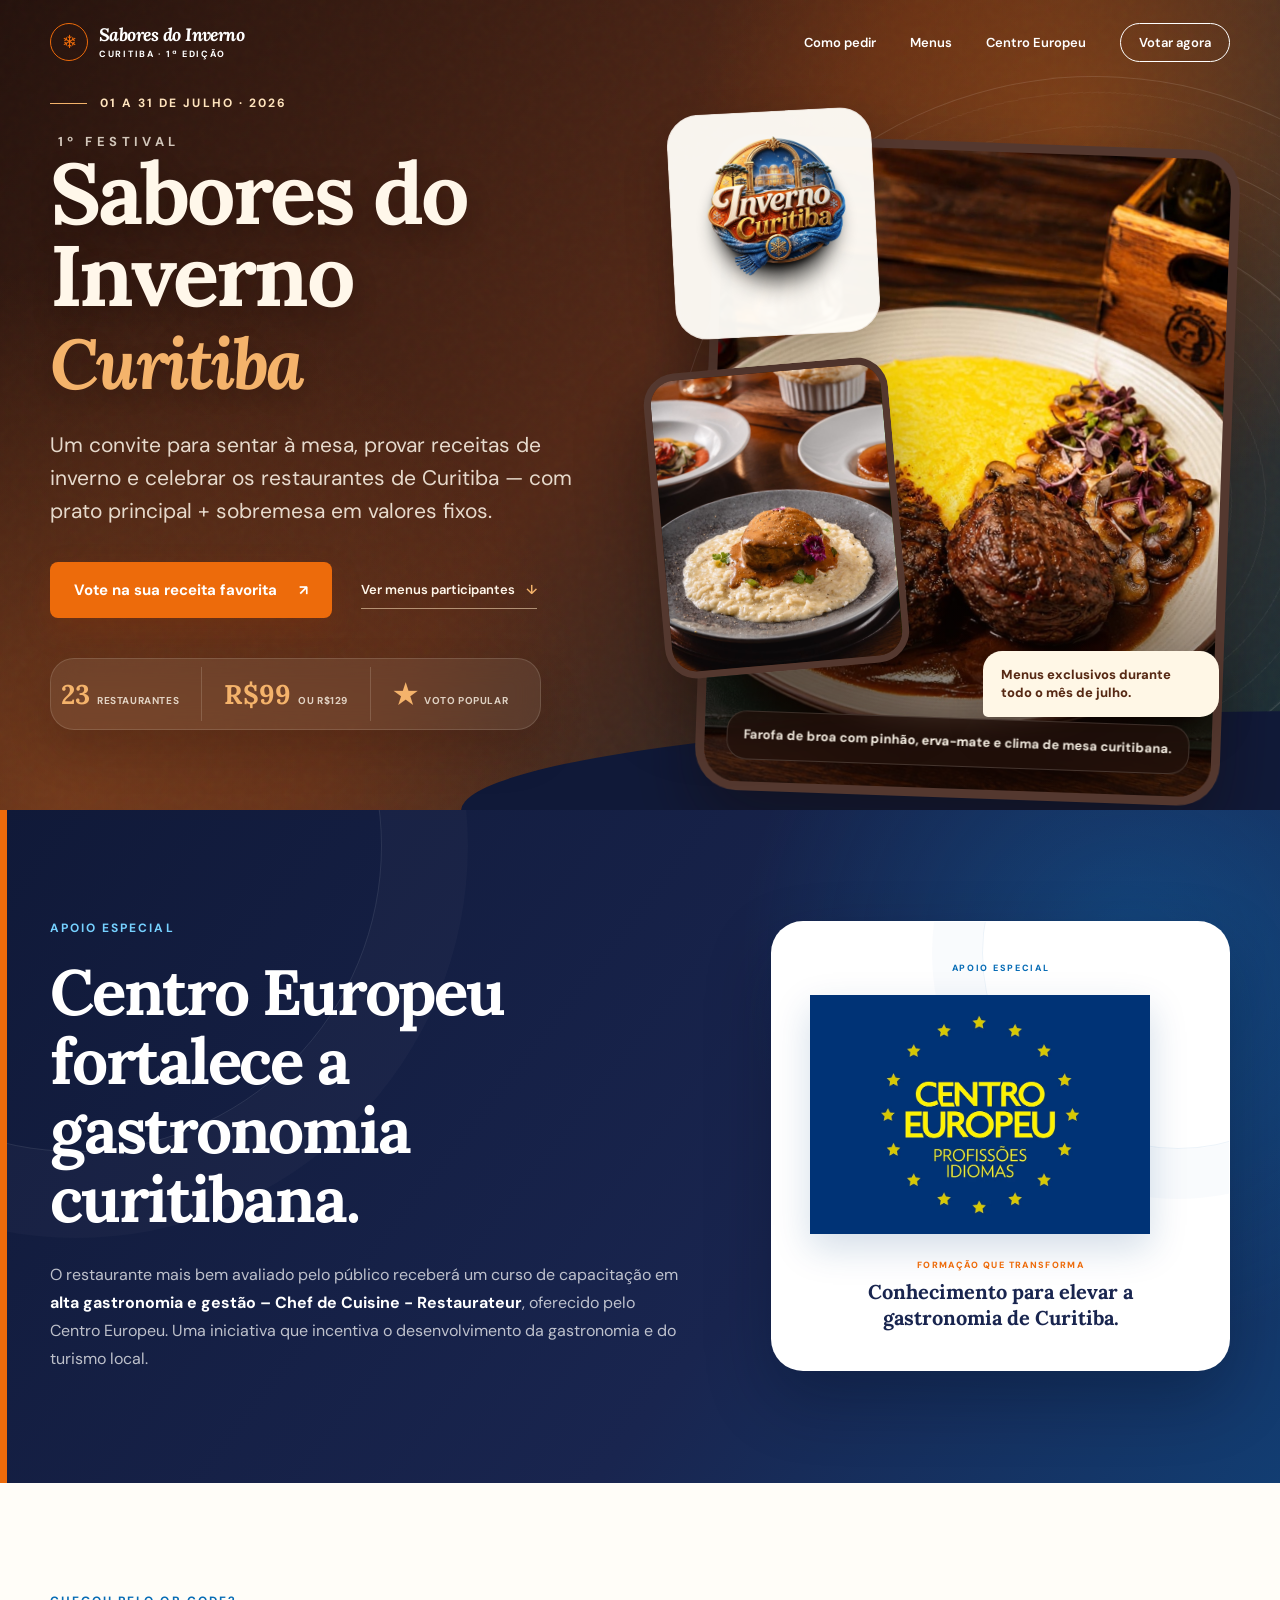
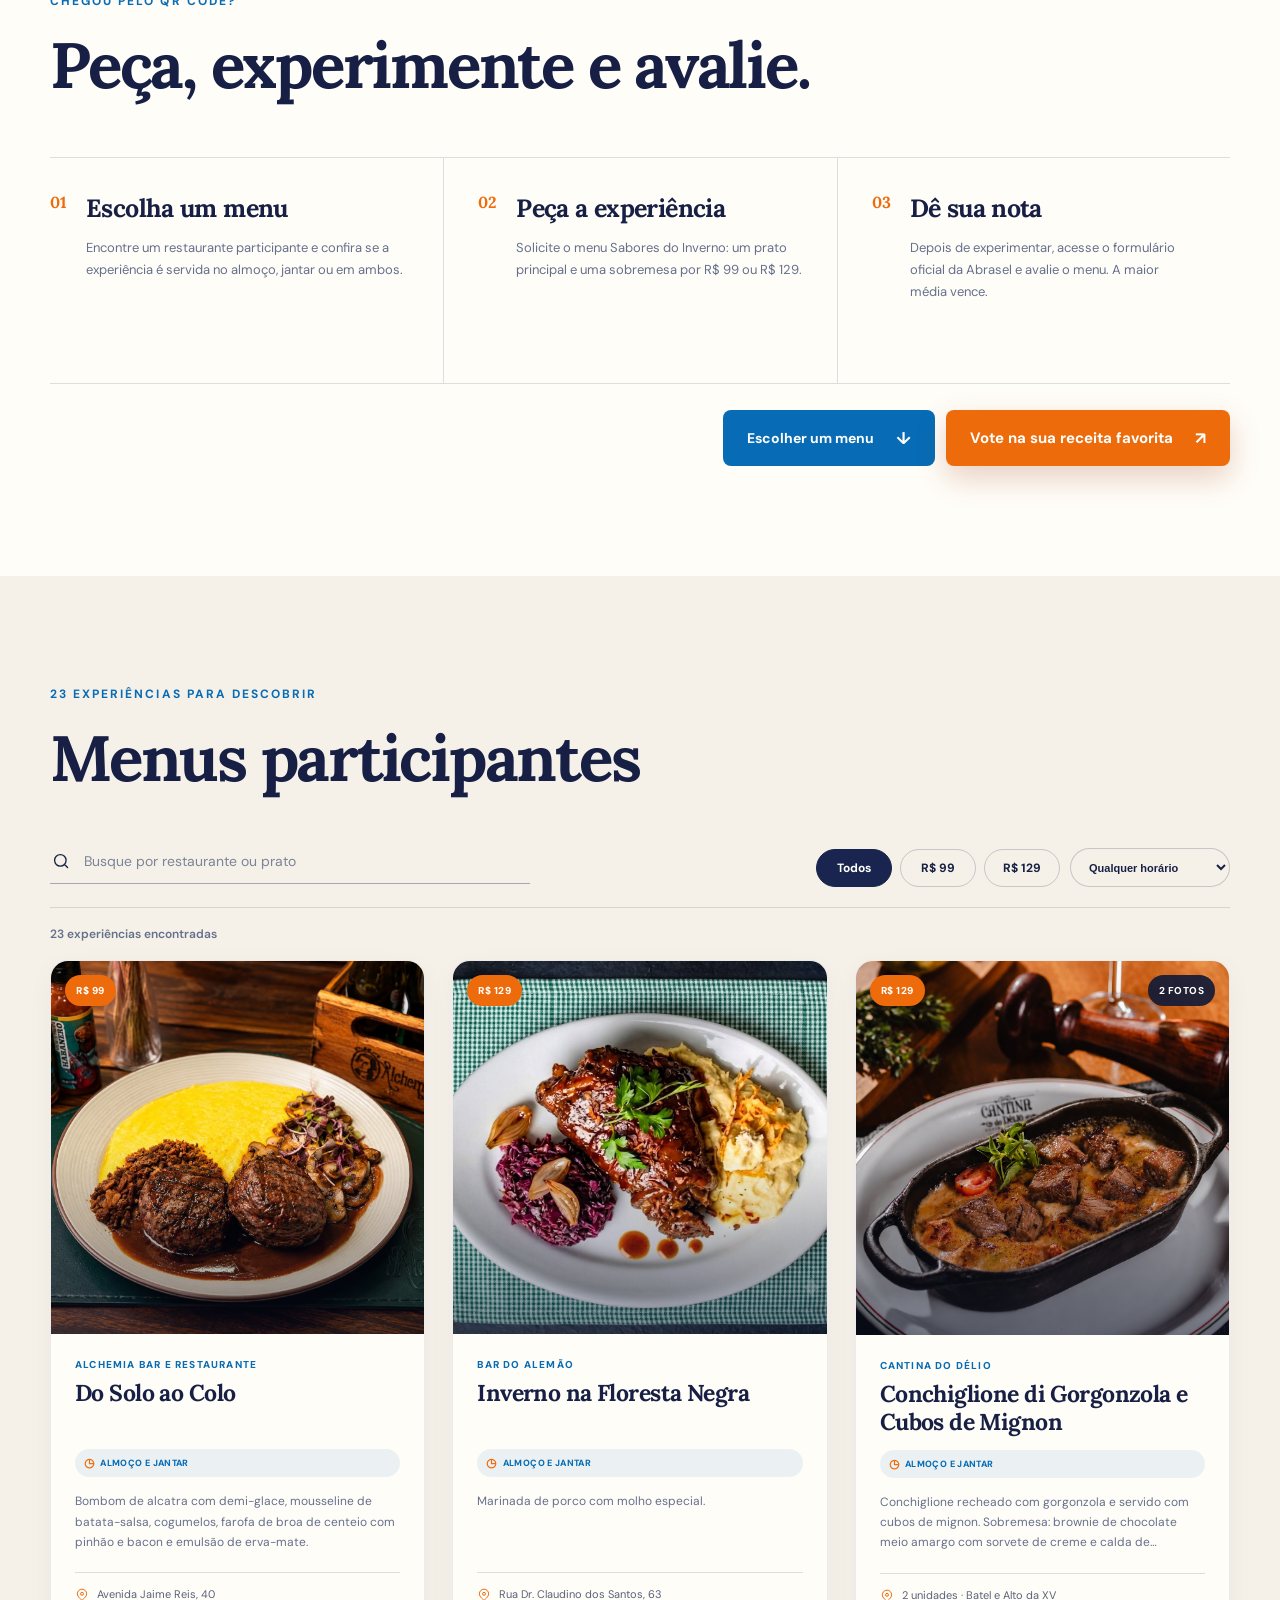
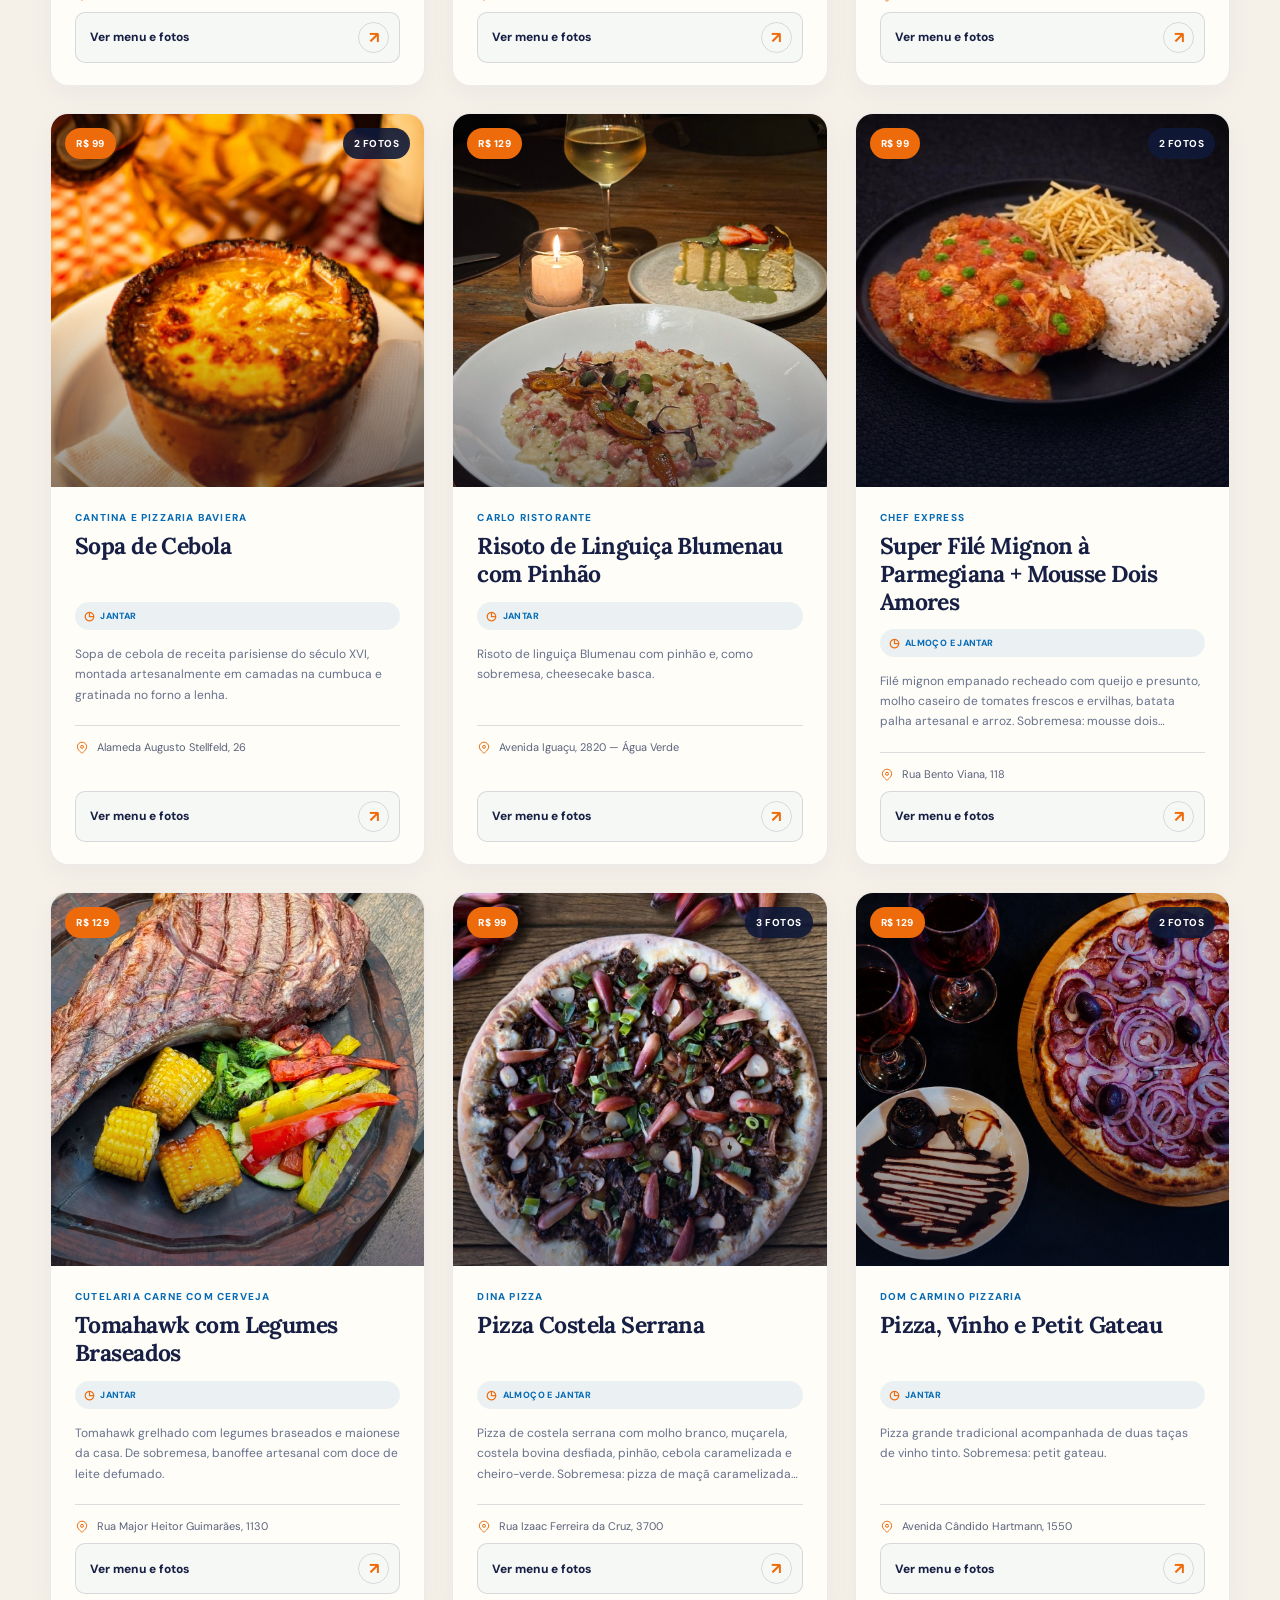
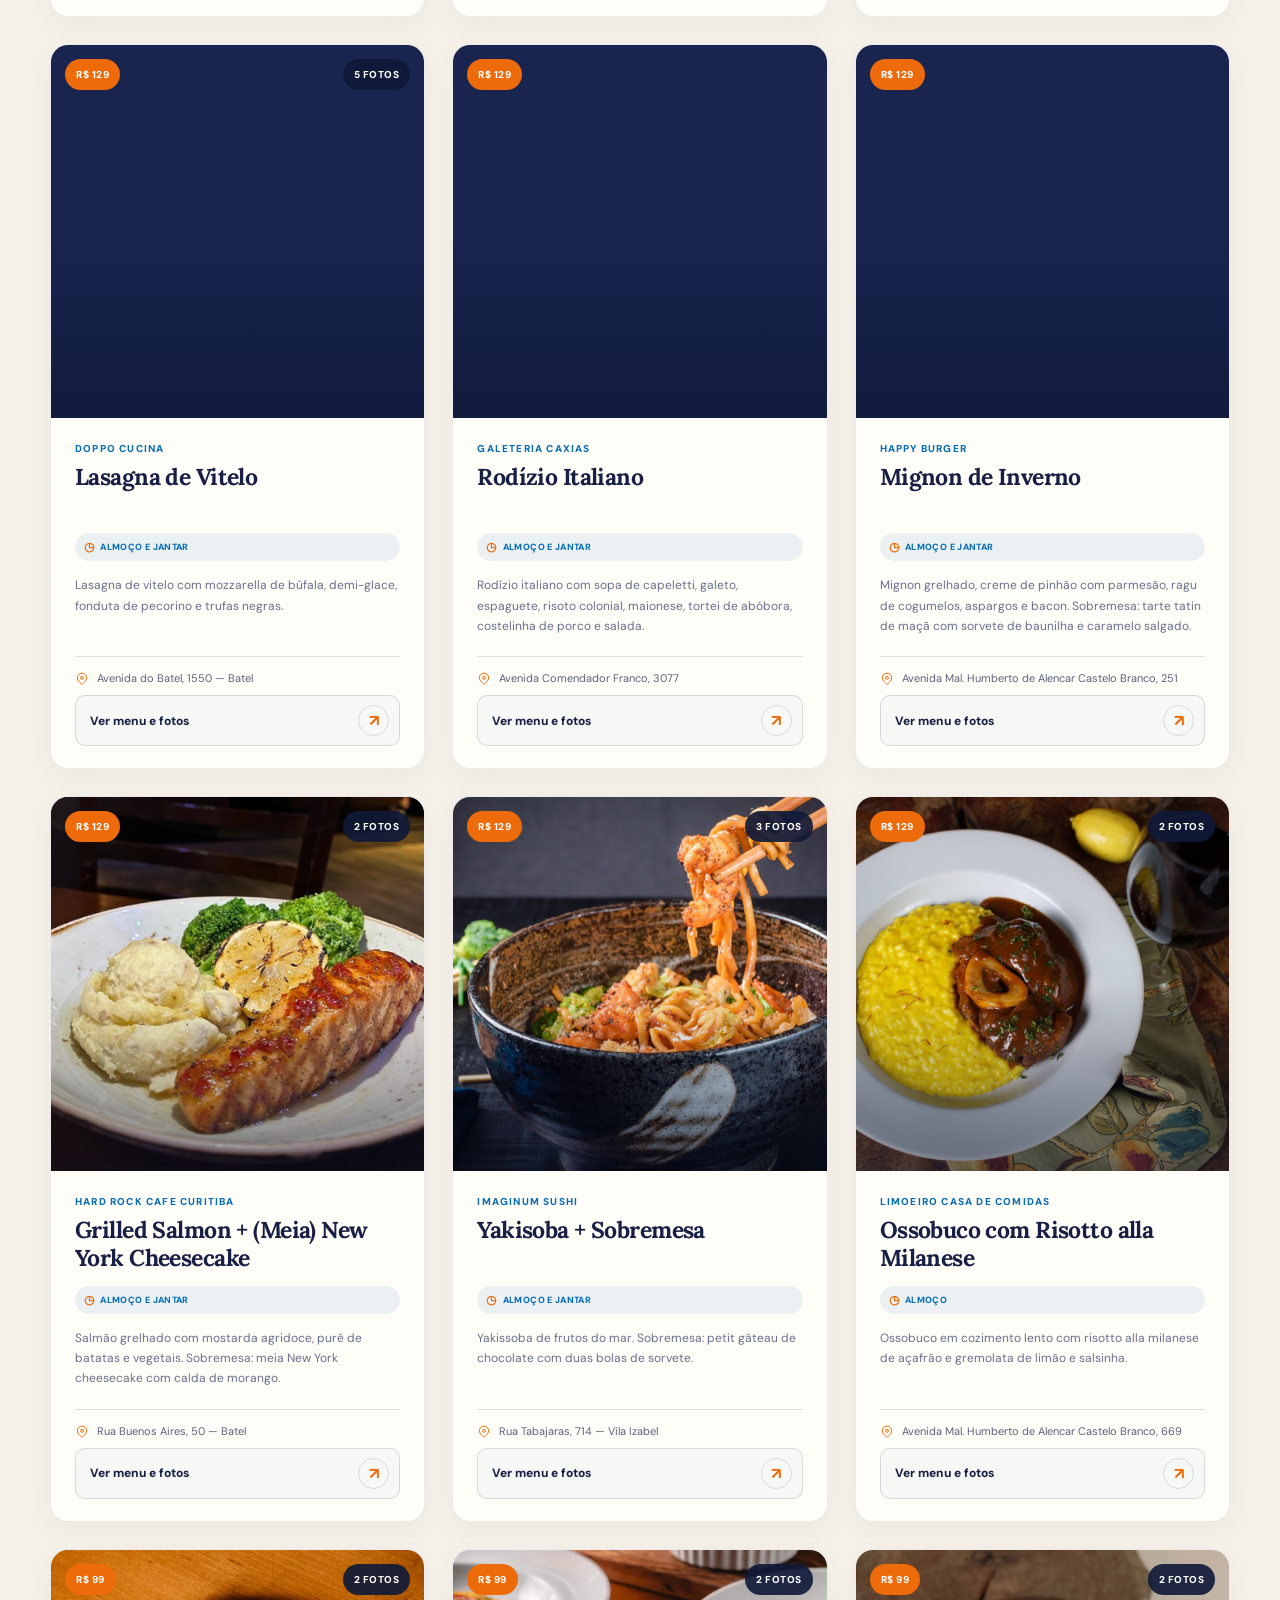
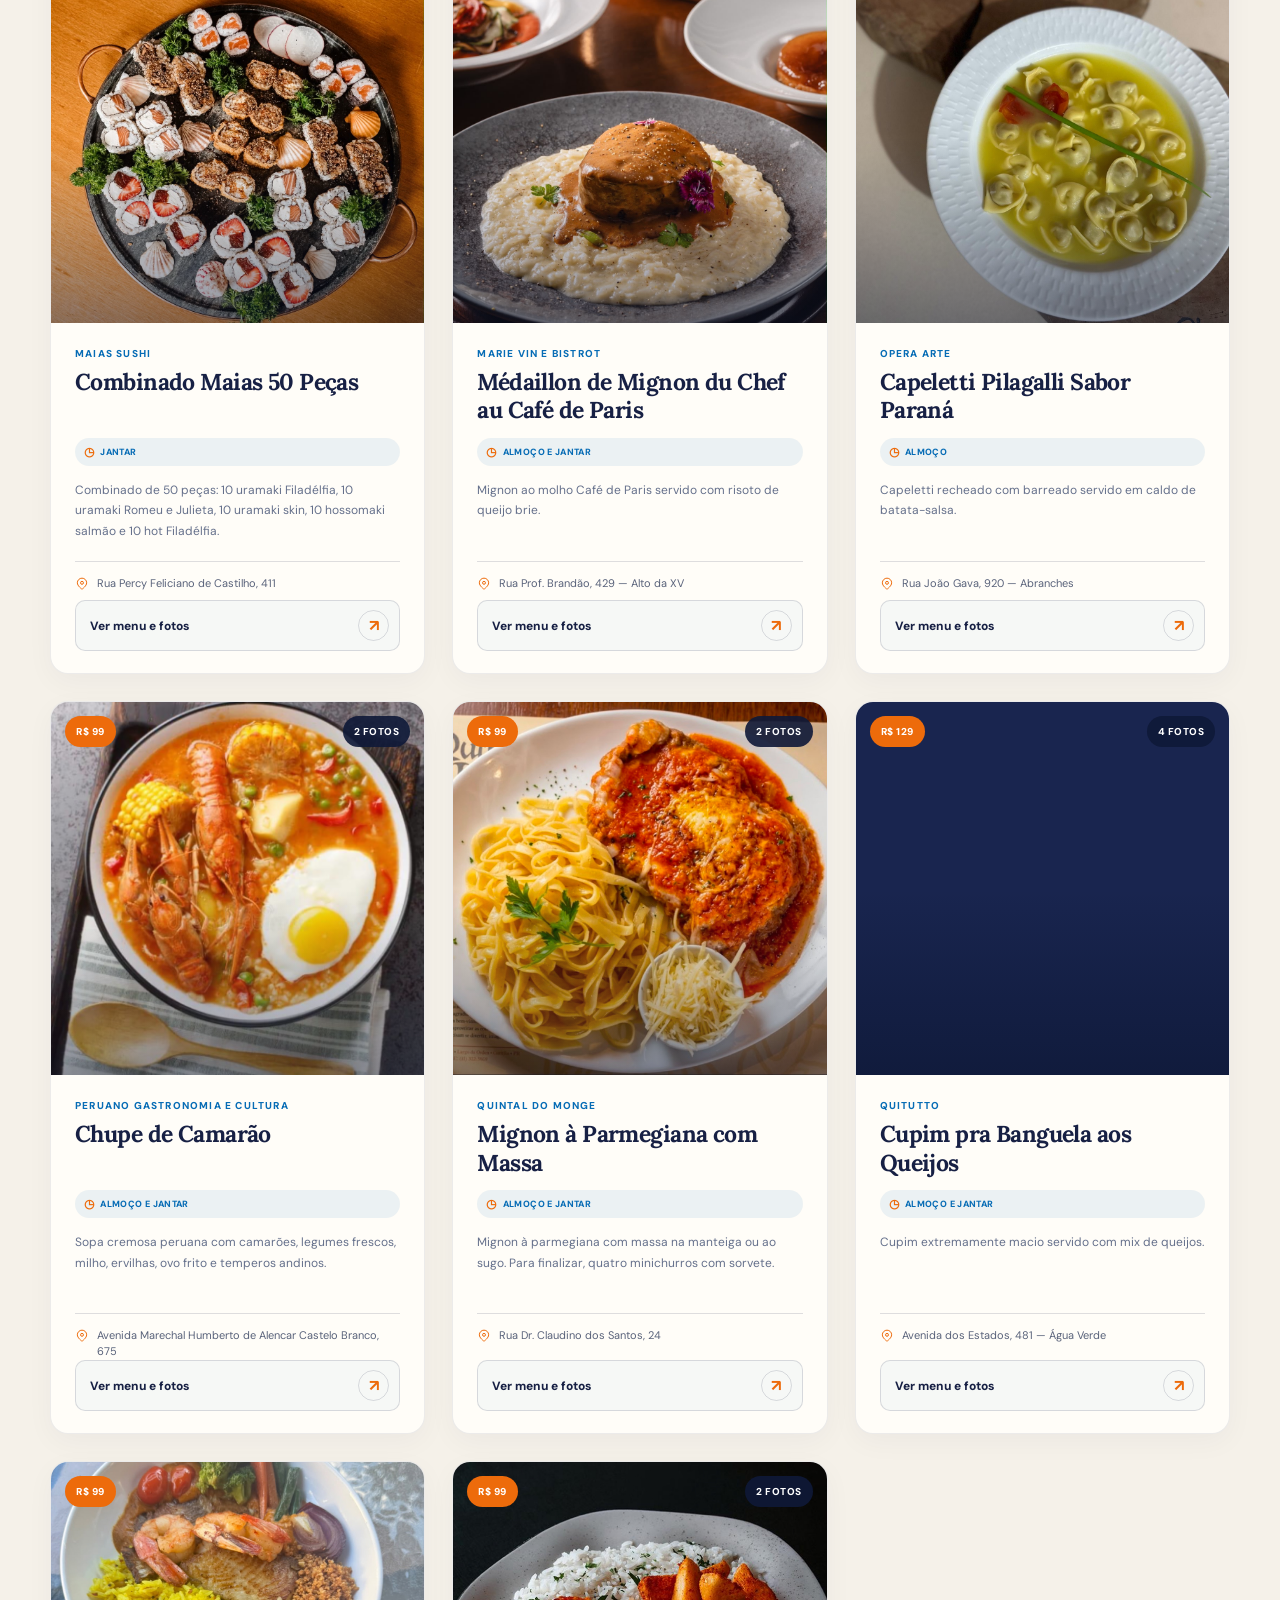
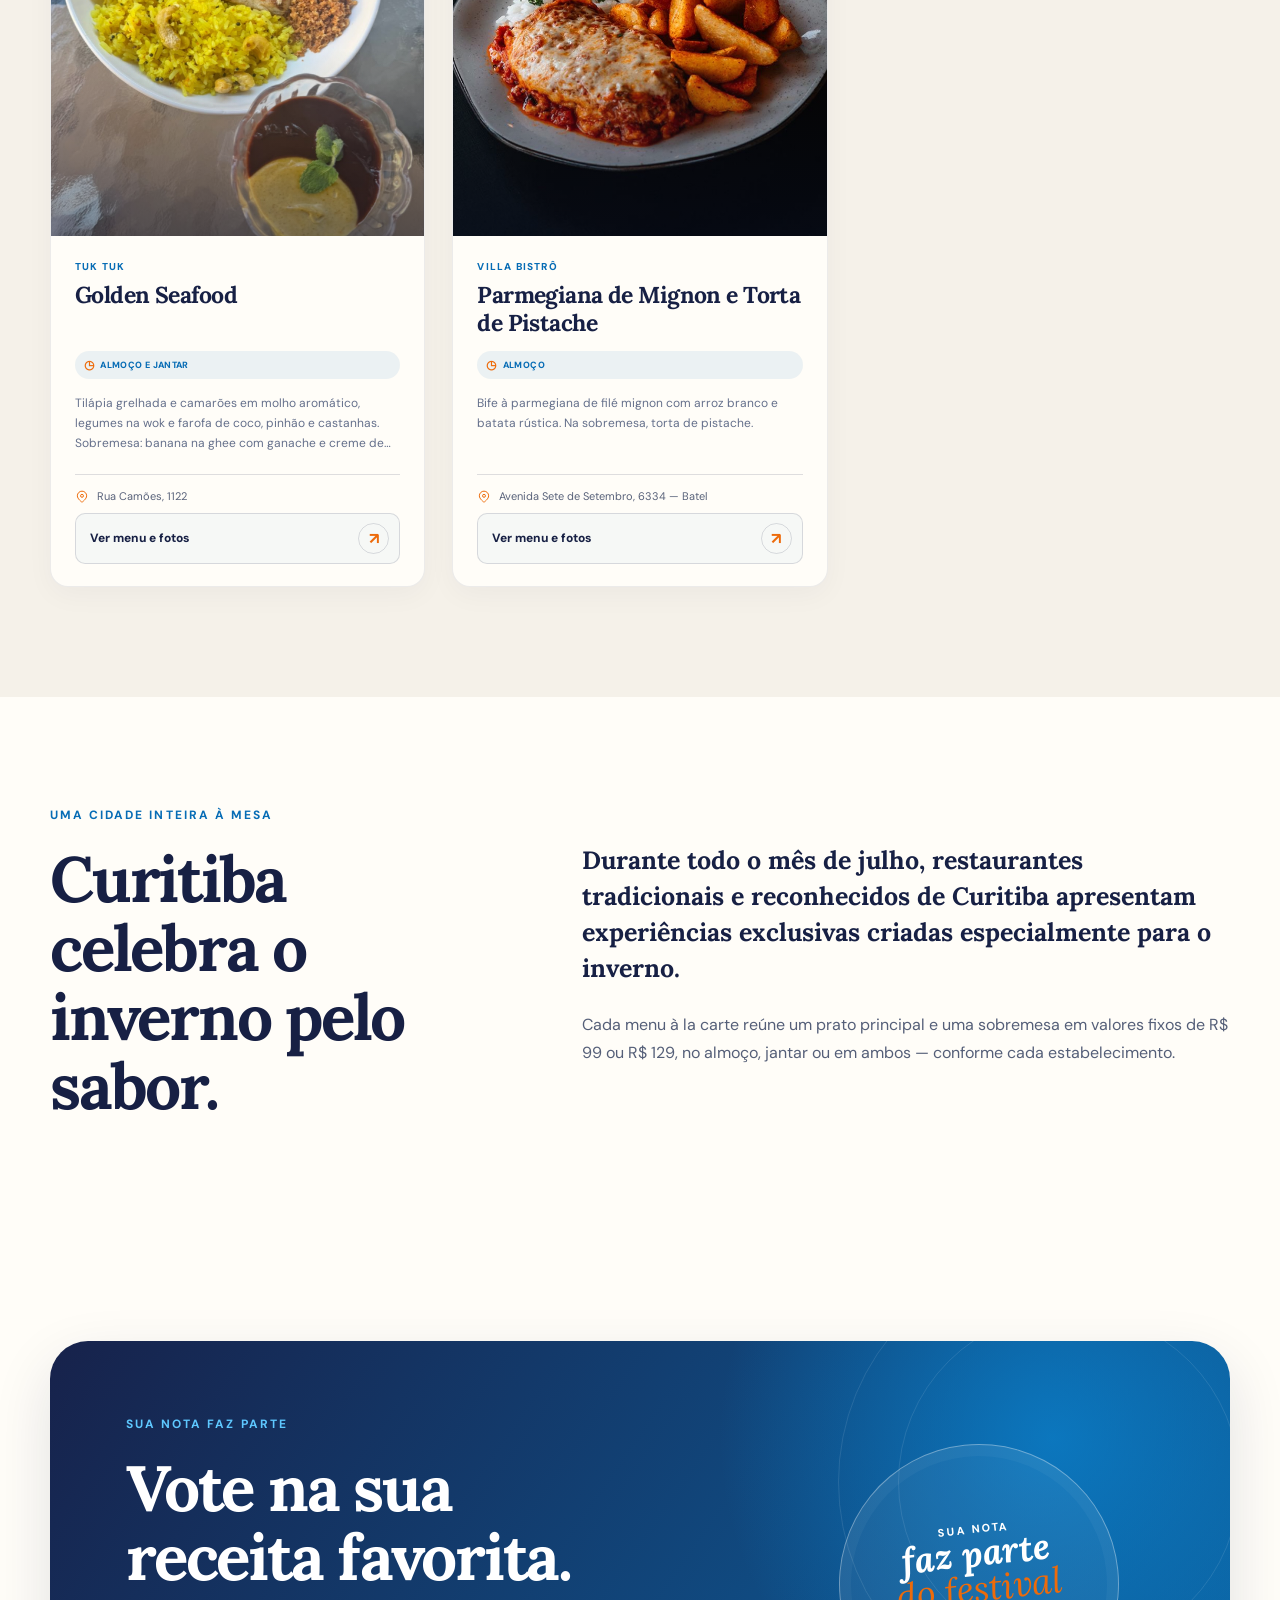
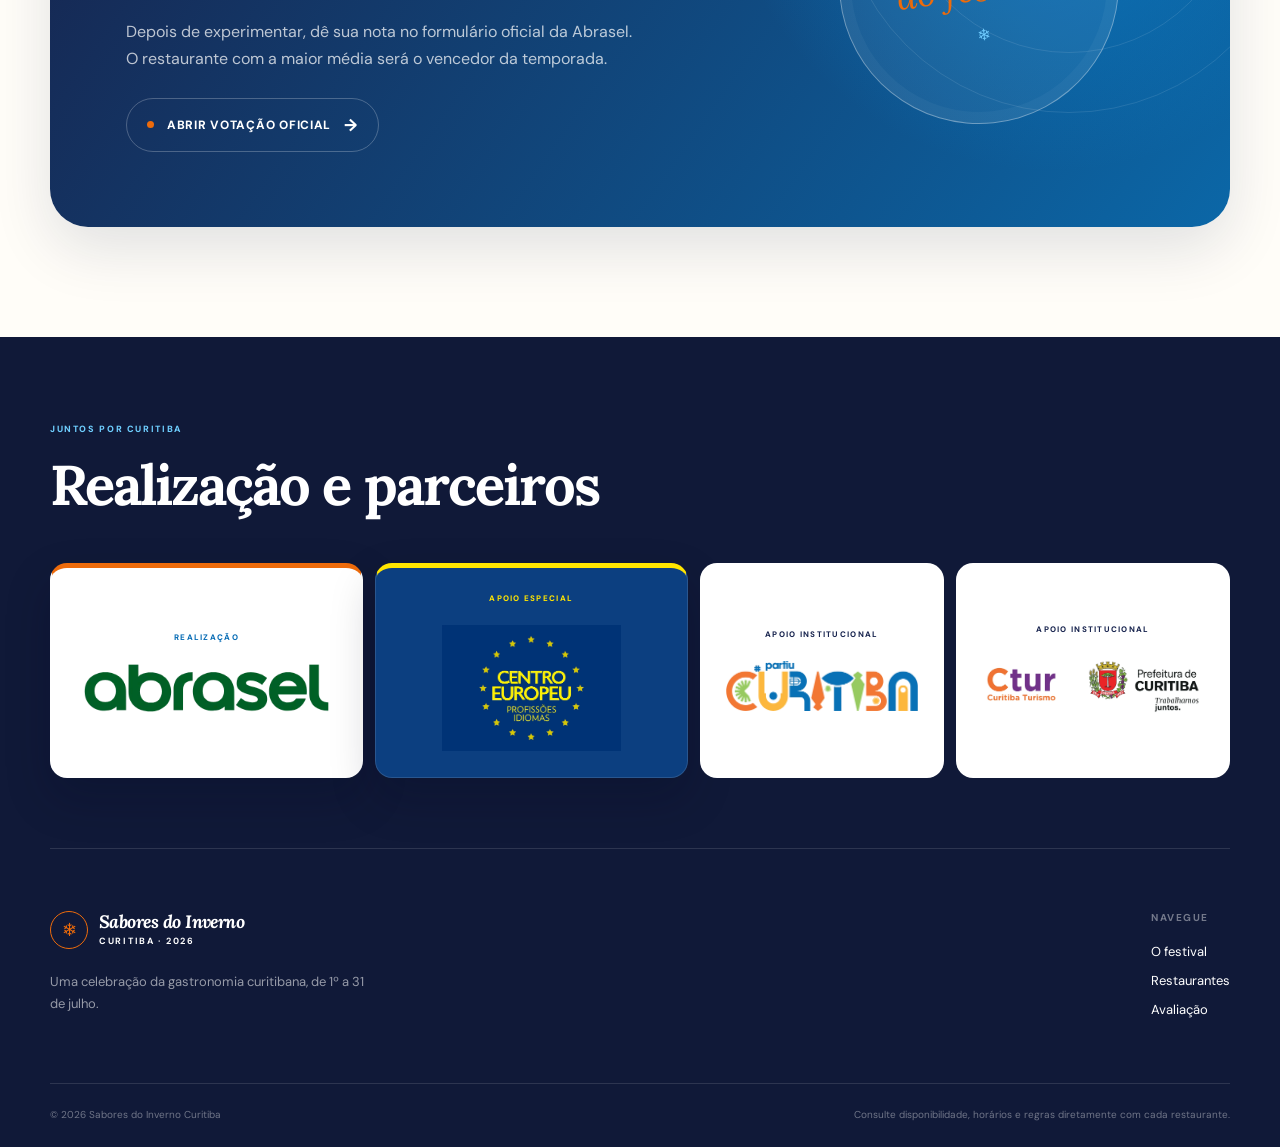
==== index.html @ 49d712bf "Adiciona analytics e reforca CTA de votacao" ====
<!doctype html>
<html lang="pt-BR">
  <head>
    <meta charset="UTF-8" />
    <meta name="viewport" content="width=device-width, initial-scale=1.0" />
    <meta
      name="description"
      content="1º Festival Sabores do Inverno Curitiba — menus exclusivos em restaurantes de Curitiba, de 1º a 31 de julho de 2026."
    />
    <meta name="theme-color" content="#076cb5" />
    <meta property="og:title" content="1º Festival Sabores do Inverno Curitiba" />
    <meta
      property="og:description"
      content="Viva experiências únicas com os melhores sabores da estação. De 1º a 31 de julho."
    />
    <meta property="og:image" content="assets/brand/inverno-curitiba-logo.webp" />
    <title>Sabores do Inverno Curitiba 2026</title>
    <link rel="icon" href="assets/brand/favicon.svg" type="image/svg+xml" />
    <link rel="preconnect" href="https://fonts.googleapis.com" />
    <link rel="preconnect" href="https://fonts.gstatic.com" crossorigin />
    <link
      href="https://fonts.googleapis.com/css2?family=DM+Sans:wght@400;500;600;700&family=Lora:ital,wght@0,600;0,700;1,600;1,700&display=swap"
      rel="stylesheet"
    />
    <link rel="stylesheet" href="styles.css?v=20260627-analytics-cta" />
    <script async src="https://www.googletagmanager.com/gtag/js?id=G-2K70ZFH6ZS"></script>
    <script>
      window.dataLayer = window.dataLayer || [];
      function gtag(){dataLayer.push(arguments);}
      gtag("js", new Date());
      gtag("config", "G-2K70ZFH6ZS");
    </script>
    <script src="app.js?v=20260627-analytics-cta" defer></script>
    <script src="votacao-oficial.js?v=20260627-analytics-cta" defer></script>
  </head>
  <body>
    <a class="skip-link" href="#conteudo">Ir para o conteúdo</a>

    <header class="site-header" data-header>
      <div class="shell header-inner">
        <a class="brand" href="#inicio" aria-label="Sabores do Inverno Curitiba — início">
          <span class="brand-mark" aria-hidden="true">❄</span>
          <span class="brand-copy">
            <strong>Sabores do Inverno</strong>
            <small>Curitiba · 1ª edição</small>
          </span>
        </a>

        <button class="menu-toggle" type="button" aria-expanded="false" aria-controls="menu-principal">
          <span></span><span></span><span></span>
          <span class="sr-only">Abrir menu</span>
        </button>

        <nav id="menu-principal" class="main-nav" aria-label="Navegação principal">
          <a href="#como-pedir">Como pedir</a>
          <a href="#restaurantes">Menus</a>
          <a href="#premio">Centro Europeu</a>
          <a class="nav-pill" href="#votacao" data-voting-link data-active-label="Votar agora" aria-disabled="true"><span class="vote-link-label">Avaliação em breve</span></a>
        </nav>
      </div>
    </header>

    <main id="conteudo">
      <section id="inicio" class="hero">
        <div class="hero-pattern" aria-hidden="true"></div>
        <div class="shell hero-grid">
          <div class="hero-copy">
            <p class="kicker"><span></span> 01 a 31 de julho · 2026</p>
            <p class="edition">1º Festival</p>
            <h1>
              <span>Sabores do Inverno</span>
              <em>Curitiba</em>
            </h1>
            <p class="hero-lead">Um convite para sentar à mesa, provar receitas de inverno e celebrar os restaurantes de Curitiba — com prato principal + sobremesa em valores fixos.</p>
            <div class="hero-actions">
              <a class="button button-orange" href="#votacao" data-voting-link data-active-label="Vote na sua receita favorita" aria-disabled="true">
                <span class="vote-link-label">Avaliação em breve</span><span aria-hidden="true">↗</span>
              </a>
              <a class="text-link" href="#restaurantes">Ver menus participantes <span aria-hidden="true">↓</span></a>
            </div>
            <dl class="hero-facts" aria-label="Informações rápidas">
              <div><dt>23</dt><dd>restaurantes</dd></div>
              <div><dt>R$99</dt><dd>ou R$129</dd></div>
              <div><dt aria-hidden="true">★</dt><dd>voto popular</dd></div>
            </dl>
          </div>

          <div class="hero-art hero-table" aria-label="Mesa de inverno com pratos do festival">
            <figure class="hero-photo hero-photo-main">
              <img data-hero-main-image src="assets/restaurants/optimized/dina-pizza-2.jpg" alt="Pizza com pinhão sobre mesa de madeira" />
              <figcaption data-hero-caption>Pinhão, receitas autorais e sabores da estação.</figcaption>
            </figure>
            <figure class="hero-photo hero-photo-secondary">
              <img src="assets/restaurants/optimized/marie-vin-bistrot-1.jpg" alt="Prato de inverno servido em restaurante" />
            </figure>
            <div class="hero-campaign-seal">
              <img src="assets/brand/inverno-curitiba-logo.webp" alt="Inverno Curitiba" />
            </div>
            <p class="hero-table-note">Menus exclusivos durante todo o mês de julho.</p>
          </div>
        </div>
        <div class="hero-curve" aria-hidden="true"></div>
      </section>

      <section id="premio" class="prize section" aria-labelledby="prize-title">
        <div class="shell prize-grid">
          <div class="prize-copy">
            <p class="eyebrow">Apoio especial</p>
            <h2 id="prize-title">Centro Europeu fortalece a gastronomia curitibana.</h2>
            <p>
              O restaurante mais bem avaliado pelo público receberá um curso de capacitação em
              <strong>alta gastronomia e gestão – Chef de Cuisine - Restaurateur</strong>, oferecido pelo
              Centro Europeu. Uma iniciativa que incentiva o desenvolvimento da gastronomia e do turismo local.
            </p>
          </div>
          <div class="institutional-box">
            <p class="institutional-kicker">Apoio especial</p>
            <a class="institutional-logo-link" href="https://centroeuropeu.com.br" target="_blank" rel="noopener" aria-label="Abrir site do Centro Europeu">
              <img class="institutional-logo" src="assets/brand/logo-centro-europeu.webp" alt="Centro Europeu" />
            </a>
            <div class="institutional-message">
              <span>Formação que transforma</span>
              <strong>Conhecimento para elevar a gastronomia de Curitiba.</strong>
            </div>
          </div>
        </div>
      </section>

      <section id="como-pedir" class="quick-guide section">
        <div class="shell">
          <div class="quick-guide-head">
            <div class="section-heading">
              <p class="eyebrow">Chegou pelo QR Code?</p>
              <h2>Peça, experimente e avalie.</h2>
            </div>
          </div>
          <ol class="quick-steps">
            <li><span>01</span><div><h3>Escolha um menu</h3><p>Encontre um restaurante participante e confira se a experiência é servida no almoço, jantar ou em ambos.</p></div></li>
            <li><span>02</span><div><h3>Peça a experiência</h3><p>Solicite o menu Sabores do Inverno: um prato principal e uma sobremesa por R$ 99 ou R$ 129.</p></div></li>
            <li><span>03</span><div><h3>Dê sua nota</h3><p>Depois de experimentar, acesse o formulário oficial da Abrasel e avalie o menu. A maior média vence.</p></div></li>
          </ol>
          <div class="quick-guide-actions">
            <a class="button button-blue" href="#restaurantes">Escolher um menu <span aria-hidden="true">↓</span></a>
            <a class="button button-orange" href="#votacao" data-voting-link data-active-label="Vote na sua receita favorita" aria-disabled="true">
              <span class="vote-link-label">Avaliação em breve</span><span aria-hidden="true">↗</span>
            </a>
          </div>
        </div>
      </section>

      <section id="restaurantes" class="restaurants section">
        <div class="shell">
          <div class="restaurants-head">
            <div class="section-heading">
              <p class="eyebrow">23 experiências para descobrir</p>
              <h2>Menus participantes</h2>
            </div>
          </div>

          <div class="filters" aria-label="Filtros de restaurantes">
            <label class="search-box">
              <span class="sr-only">Buscar por restaurante ou prato</span>
              <svg aria-hidden="true" viewBox="0 0 24 24"><path d="m21 21-4.35-4.35m2.35-5.4A7.75 7.75 0 1 1 3.5 11.25a7.75 7.75 0 0 1 15.5 0Z"/></svg>
              <input id="search" type="search" placeholder="Busque por restaurante ou prato" autocomplete="off" />
            </label>
            <div class="filter-controls">
              <div class="filter-chips" role="group" aria-label="Filtrar por preço">
                <button class="chip is-active" type="button" data-price="all" aria-pressed="true">Todos</button>
                <button class="chip" type="button" data-price="99" aria-pressed="false">R$ 99</button>
                <button class="chip" type="button" data-price="129" aria-pressed="false">R$ 129</button>
              </div>
              <label class="service-filter">
                <span class="sr-only">Filtrar por horário</span>
                <select id="service-filter" aria-label="Filtrar por horário">
                  <option value="all">Qualquer horário</option>
                  <option value="lunch">Almoço</option>
                  <option value="dinner">Jantar</option>
                </select>
              </label>
            </div>
          </div>

          <div class="results-bar">
            <p id="results-count" aria-live="polite"></p>
            <button id="clear-filters" class="clear-filter" type="button" hidden>Limpar filtros</button>
          </div>

          <div id="restaurant-grid" class="restaurant-grid"></div>

          <div id="empty-state" class="empty-state" hidden>
            <span aria-hidden="true">❄</span>
            <h3>Nenhum menu encontrado</h3>
            <p>Tente outro nome ou veja todas as experiências.</p>
            <button class="button button-blue" type="button" data-reset>Ver todos os menus</button>
          </div>
        </div>
      </section>

      <section id="festival" class="intro section">
        <div class="shell intro-grid">
          <div class="section-heading">
            <p class="eyebrow">Uma cidade inteira à mesa</p>
            <h2>Curitiba celebra o inverno pelo sabor.</h2>
          </div>
          <div class="intro-copy">
            <p class="intro-lead">
              Durante todo o mês de julho, restaurantes tradicionais e reconhecidos de Curitiba apresentam
              experiências exclusivas criadas especialmente para o inverno.
            </p>
            <p>
              Cada menu à la carte reúne um prato principal e uma sobremesa em valores fixos de R$ 99 ou R$ 129,
              no almoço, jantar ou em ambos — conforme cada estabelecimento.
            </p>
          </div>
        </div>
      </section>

      <section id="votacao" class="vote section">
        <div class="shell vote-card">
          <div class="vote-copy">
            <p class="eyebrow">Sua nota faz parte</p>
            <h2>Vote na sua receita favorita.</h2>
            <p>
              Depois de experimentar, dê sua nota no formulário oficial da Abrasel. O restaurante com a maior
              média será o vencedor da temporada.
            </p>
            <a class="vote-status" href="#votacao" data-voting-link data-active-label="Abrir votação oficial" aria-disabled="true">
              <span class="vote-link-label">Avaliação em breve</span>
              <span aria-hidden="true">→</span>
            </a>
          </div>
          <div class="vote-seal" aria-hidden="true">
            <span>Sua nota</span>
            <strong>faz parte</strong>
            <em>do festival</em>
            <i>❄</i>
          </div>
        </div>
      </section>

    </main>

    <a class="mobile-vote-bar" href="#votacao" data-voting-link data-active-label="Vote na sua receita favorita" aria-disabled="true">
      <span><small>Já experimentou?</small><strong class="vote-link-label">Avaliação em breve</strong></span>
      <i aria-hidden="true">↗</i>
    </a>

    <footer class="site-footer">
      <div class="shell footer-partners" aria-labelledby="footer-partners-title">
        <div class="footer-partners-head">
          <div>
            <p class="footer-eyebrow">Juntos por Curitiba</p>
            <h2 id="footer-partners-title">Realização e parceiros</h2>
          </div>
        </div>
        <div class="footer-partner-grid">
          <a class="footer-partner-card footer-partner-primary footer-partner-abrasel" href="https://www.instagram.com/abraselpr/" target="_blank" rel="noopener" aria-label="Abrir Instagram da Abrasel">
            <span>Realização</span>
            <img src="assets/brand/logo-abrasel.webp" alt="Abrasel" />
          </a>
          <a class="footer-partner-card footer-partner-primary footer-partner-centro" href="https://www.instagram.com/centroeuropeubr/" target="_blank" rel="noopener" aria-label="Abrir Instagram do Centro Europeu">
            <span>Apoio especial</span>
            <img src="assets/brand/logo-centro-europeu.webp" alt="Centro Europeu" />
          </a>
          <a class="footer-partner-card footer-partner-secondary" href="https://www.instagram.com/partiucuritiba.pr/" target="_blank" rel="noopener" aria-label="Abrir Instagram do Partiu Curitiba">
            <span>Apoio institucional</span>
            <img src="assets/brand/logo-partiu-curitiba.webp" alt="Partiu Curitiba" />
          </a>
          <a class="footer-partner-card footer-partner-secondary" href="https://www.instagram.com/ctur.curitibaturismo/" target="_blank" rel="noopener" aria-label="Abrir Instagram do Curitiba Turismo">
            <span>Apoio institucional</span>
            <img src="assets/brand/logo-ctur-prefeitura.webp" alt="Curitiba Turismo e Prefeitura de Curitiba" />
          </a>
        </div>
      </div>
      <div class="shell footer-main">
        <div>
          <a class="brand brand-footer" href="#inicio">
            <span class="brand-mark" aria-hidden="true">❄</span>
            <span class="brand-copy"><strong>Sabores do Inverno</strong><small>Curitiba · 2026</small></span>
          </a>
          <p>Uma celebração da gastronomia curitibana, de 1º a 31 de julho.</p>
        </div>
        <div class="footer-links">
          <h2>Navegue</h2>
          <a href="#festival">O festival</a>
          <a href="#restaurantes">Restaurantes</a>
          <a href="#votacao">Avaliação</a>
        </div>
      </div>
      <div class="shell footer-bottom">
        <p>© 2026 Sabores do Inverno Curitiba</p>
        <p>Consulte disponibilidade, horários e regras diretamente com cada restaurante.</p>
      </div>
    </footer>

    <dialog id="restaurant-dialog" class="restaurant-dialog" aria-labelledby="dialog-title">
      <div class="dialog-shell">
        <button class="dialog-close" type="button" aria-label="Fechar detalhes">×</button>
        <div id="dialog-content"></div>
      </div>
    </dialog>
  </body>
</html>
---- styles.css ----
:root {
  --blue: #076cb5;
  --blue-bright: #0785d4;
  --navy: #19254f;
  --navy-deep: #101938;
  --orange: #ed6b0b;
  --cream: #f5f1e9;
  --paper: #fffdf8;
  --ink: #172044;
  --muted: #65708b;
  --line: rgba(23, 32, 68, 0.14);
  --shadow: 0 22px 60px rgba(10, 26, 62, 0.12);
  --serif: "Lora", Georgia, "Times New Roman", serif;
  --sans: "DM Sans", Arial, Helvetica, sans-serif;
  --shell: min(1180px, calc(100% - 40px));
  --hero-mobile-bg: url("assets/restaurants/optimized/dina-pizza-2.jpg");
}

* {
  box-sizing: border-box;
}

html {
  scroll-behavior: smooth;
  scroll-padding-top: 92px;
}

body {
  margin: 0;
  overflow-x: hidden;
  background: var(--paper);
  color: var(--ink);
  font-family: var(--sans);
  -webkit-font-smoothing: antialiased;
  -webkit-text-size-adjust: 100%;
}

body.dialog-open {
  overflow: hidden;
}

img {
  display: block;
  max-width: 100%;
}

a {
  color: inherit;
  text-decoration: none;
}

button,
input {
  font: inherit;
}

button,
a {
  -webkit-tap-highlight-color: transparent;
  touch-action: manipulation;
}

button {
  color: inherit;
}

::selection {
  background: var(--orange);
  color: #fff;
}

.shell {
  width: var(--shell);
  margin-inline: auto;
}

.section {
  padding: 110px 0;
}

.sr-only {
  position: absolute;
  width: 1px;
  height: 1px;
  padding: 0;
  margin: -1px;
  overflow: hidden;
  clip: rect(0, 0, 0, 0);
  white-space: nowrap;
  border: 0;
}

.skip-link {
  position: fixed;
  z-index: 9999;
  top: 12px;
  left: 12px;
  padding: 11px 16px;
  border-radius: 8px;
  transform: translateY(-150%);
  background: #fff;
  color: var(--navy);
  font-weight: 700;
  transition: transform 180ms ease;
}

.skip-link:focus {
  transform: none;
}

.site-header {
  position: fixed;
  z-index: 50;
  inset: 0 0 auto;
  color: #fff;
  transition: background 220ms ease, box-shadow 220ms ease, color 220ms ease;
}

.site-header.is-scrolled,
.site-header.menu-open {
  background: rgba(255, 253, 248, 0.96);
  box-shadow: 0 10px 40px rgba(10, 28, 63, 0.09);
  color: var(--navy);
  backdrop-filter: blur(14px);
}

.header-inner {
  display: flex;
  min-height: 84px;
  align-items: center;
  justify-content: space-between;
  gap: 36px;
}

.brand {
  display: inline-flex;
  align-items: center;
  gap: 11px;
  line-height: 1;
}

.brand-mark {
  display: grid;
  width: 38px;
  aspect-ratio: 1;
  place-items: center;
  border: 1px solid currentColor;
  border-radius: 50%;
  color: var(--orange);
  font-size: 18px;
}

.brand-copy {
  display: flex;
  flex-direction: column;
  gap: 6px;
}

.brand-copy strong {
  font-family: var(--serif);
  font-size: 18px;
  font-style: italic;
  letter-spacing: -0.03em;
}

.brand-copy small {
  font-size: 9px;
  font-weight: 700;
  letter-spacing: 0.19em;
  text-transform: uppercase;
}

.main-nav {
  display: flex;
  align-items: center;
  gap: 34px;
  font-size: 13px;
  font-weight: 600;
}

.main-nav a {
  position: relative;
  padding: 9px 0;
}

.main-nav a:not(.nav-pill)::after {
  position: absolute;
  right: 0;
  bottom: 2px;
  left: 0;
  height: 1px;
  content: "";
  transform: scaleX(0);
  transform-origin: right;
  background: currentColor;
  transition: transform 180ms ease;
}

.main-nav a:hover::after,
.main-nav a:focus-visible::after {
  transform: scaleX(1);
  transform-origin: left;
}

.nav-pill {
  padding: 10px 18px !important;
  border: 1px solid currentColor;
  border-radius: 999px;
}

.site-header.is-scrolled .nav-pill,
.site-header.menu-open .nav-pill {
  border-color: var(--blue);
  color: var(--blue);
}

.menu-toggle {
  display: none;
  width: 44px;
  height: 44px;
  border: 0;
  background: transparent;
}

.menu-toggle > span:not(.sr-only) {
  display: block;
  width: 22px;
  height: 2px;
  margin: 5px auto;
  border-radius: 2px;
  background: currentColor;
}

.hero {
  position: relative;
  min-height: 800px;
  overflow: hidden;
  background:
    radial-gradient(circle at 84% 16%, rgba(237, 107, 11, 0.34), transparent 30%),
    radial-gradient(circle at 5% 100%, rgba(149, 76, 33, 0.55), transparent 37%),
    linear-gradient(128deg, #24120d 0%, #522817 48%, #152c35 100%);
  color: #fff7ea;
}

.hero::before {
  position: absolute;
  inset: 0;
  content: "";
  opacity: 0.24;
  background-image: url("data:image/svg+xml,%3Csvg viewBox='0 0 120 120' xmlns='http://www.w3.org/2000/svg'%3E%3Cfilter id='n'%3E%3CfeTurbulence type='fractalNoise' baseFrequency='.9' numOctaves='4' stitchTiles='stitch'/%3E%3C/filter%3E%3Crect width='100%25' height='100%25' filter='url(%23n)' opacity='.45'/%3E%3C/svg%3E");
  mix-blend-mode: soft-light;
  pointer-events: none;
}

.hero-pattern {
  position: absolute;
  top: 76px;
  right: -240px;
  width: min(76vw, 850px);
  height: min(76vw, 850px);
  border: 1px solid rgba(255, 247, 234, 0.12);
  border-radius: 50%;
  background:
    repeating-radial-gradient(circle, rgba(255, 247, 234, 0.055) 0 1px, transparent 1px 34px),
    radial-gradient(circle, rgba(255, 247, 234, 0.06), transparent 62%);
  transform: rotate(-8deg);
}

.hero-pattern::before,
.hero-pattern::after {
  position: absolute;
  inset: 70px;
  border: inherit;
  border-radius: inherit;
  content: "";
}

.hero-pattern::after {
  inset: 150px;
}

.hero-grid {
  position: relative;
  z-index: 2;
  display: grid;
  min-height: 775px;
  grid-template-columns: minmax(0, 0.92fr) minmax(430px, 1fr);
  align-items: center;
  gap: 74px;
  padding-top: 95px;
  padding-bottom: 80px;
}

.hero-copy {
  max-width: 640px;
}

.kicker,
.eyebrow {
  margin: 0 0 22px;
  color: var(--blue);
  font-size: 12px;
  font-weight: 700;
  letter-spacing: 0.17em;
  text-transform: uppercase;
}

.kicker {
  display: flex;
  align-items: center;
  color: #ffe4bd;
}

.kicker span {
  width: 37px;
  height: 1px;
  margin-right: 13px;
  background: #f4b36b;
}

.edition {
  margin: 0 0 2px 8px;
  color: rgba(255, 247, 234, 0.78);
  font-size: 13px;
  font-weight: 700;
  letter-spacing: 0.34em;
  text-transform: uppercase;
}

.hero h1 {
  margin: 0;
  font-family: var(--serif);
  font-size: clamp(58px, 6.7vw, 92px);
  font-style: normal;
  font-weight: 700;
  letter-spacing: -0.032em;
  line-height: 0.96;
}

.hero h1 span,
.hero h1 em {
  display: block;
}

.hero h1 span {
  text-shadow: 0 10px 24px rgba(18, 7, 3, 0.28);
}

.hero h1 em {
  display: inline-block;
  margin-top: 10px;
  margin-left: 0;
  color: #f4b36b;
  font-size: 0.82em;
  font-weight: 700;
  text-shadow: 0 8px 20px rgba(18, 7, 3, 0.22);
}

.hero-lead {
  max-width: 575px;
  margin: 30px 0 0;
  color: rgba(255, 247, 234, 0.86);
  font-size: clamp(17px, 1.65vw, 21px);
  line-height: 1.58;
}

.hero-actions {
  display: flex;
  align-items: center;
  gap: 29px;
  margin-top: 33px;
}

.button {
  display: inline-flex;
  min-height: 56px;
  align-items: center;
  justify-content: center;
  gap: 22px;
  padding: 15px 24px;
  border: 0;
  border-radius: 8px;
  cursor: pointer;
  font-size: 14px;
  font-weight: 700;
  transition: transform 180ms ease, box-shadow 180ms ease, background 180ms ease;
}

.button:hover,
.button:focus-visible {
  transform: translateY(-2px);
}

.button-light {
  background: #fff;
  box-shadow: 0 11px 28px rgba(4, 31, 72, 0.18);
  color: var(--navy);
}

.button-light span {
  color: var(--orange);
  font-size: 21px;
}

.button-blue {
  background: var(--blue);
  color: #fff;
}

.button-orange {
  background: var(--orange);
  box-shadow: 0 12px 30px rgba(151, 52, 2, 0.22);
  color: #fff;
}

.button-orange .vote-link-label {
  font-size: 15px;
}

.button-orange:hover,
.button-orange:focus-visible {
  background: #d95e05;
}

.button.is-awaiting-link {
  cursor: default;
  transform: none;
  background: #2a3768;
  box-shadow: none;
  opacity: 0.9;
}

.hero .button.is-awaiting-link {
  border: 1px solid rgba(255, 247, 234, 0.16);
  background: rgba(255, 247, 234, 0.13);
  box-shadow: 0 18px 34px rgba(18, 7, 3, 0.18);
  color: #fff8ec;
  opacity: 1;
}

.text-link {
  padding: 10px 0;
  border-bottom: 1px solid rgba(255, 228, 189, 0.55);
  font-size: 13px;
  font-weight: 600;
}

.text-link span {
  margin-left: 8px;
  color: #f4b36b;
}

.hero-facts {
  display: flex;
  width: fit-content;
  gap: 0;
  margin: 40px 0 0;
  padding: 8px 10px;
  border: 1px solid rgba(255, 247, 234, 0.14);
  border-radius: 24px;
  background: rgba(255, 247, 234, 0.075);
  box-shadow: 0 22px 45px rgba(16, 7, 3, 0.16);
  backdrop-filter: blur(12px);
}

.hero-facts div {
  display: grid;
  padding: 10px 22px;
  border-left: 1px solid rgba(255, 247, 234, 0.17);
  grid-template-columns: auto auto;
  align-items: baseline;
  gap: 7px;
}

.hero-facts div:first-child {
  padding-left: 0;
  border-left: 0;
}

.hero-facts dt {
  font-family: var(--serif);
  color: #f4b36b;
  font-size: 27px;
  font-style: normal;
  font-weight: 700;
}

.hero-facts dd {
  margin: 0;
  color: rgba(255, 247, 234, 0.8);
  font-size: 10px;
  font-weight: 700;
  letter-spacing: 0.06em;
  line-height: 1.2;
  text-transform: uppercase;
}

.hero-art {
  position: relative;
  min-height: 610px;
}

.hero-photo {
  position: absolute;
  z-index: 2;
  margin: 0;
  overflow: hidden;
  border: 9px solid rgba(255, 247, 234, 0.13);
  background: #3a1c12;
  box-shadow: 0 34px 70px rgba(18, 7, 3, 0.38);
}

.hero-photo img {
  width: 100%;
  height: 100%;
  object-fit: cover;
  opacity: 1;
  transition: opacity 420ms ease, transform 700ms ease;
}

.hero-photo img.is-changing {
  opacity: 0;
}

.hero-photo-main {
  top: 35px;
  right: 0;
  width: min(92%, 525px);
  aspect-ratio: 4 / 5;
  border-radius: 42px;
  transform: rotate(2deg);
}

.hero-photo-main::after {
  position: absolute;
  inset: 52% 0 0;
  background: linear-gradient(transparent, rgba(20, 7, 3, 0.74));
  content: "";
}

.hero-photo figcaption {
  position: absolute;
  z-index: 2;
  right: 22px;
  bottom: 22px;
  left: 22px;
  padding: 14px 16px;
  border: 1px solid rgba(255, 247, 234, 0.16);
  border-radius: 20px;
  background: rgba(37, 18, 12, 0.78);
  color: #fff8ec;
  font-size: 13px;
  font-weight: 700;
  line-height: 1.45;
  backdrop-filter: blur(10px);
}

.hero-photo-secondary {
  bottom: 46px;
  left: 0;
  width: 245px;
  aspect-ratio: 4 / 5;
  border-width: 7px;
  border-radius: 32px;
  transform: rotate(-5deg);
}

.hero-campaign-seal {
  position: absolute;
  z-index: 4;
  top: 4px;
  left: 3%;
  width: 205px;
  padding: 13px;
  border: 1px solid rgba(88, 39, 19, 0.1);
  border-radius: 32px;
  background: rgba(255, 253, 248, 0.96);
  box-shadow: 0 22px 46px rgba(18, 7, 3, 0.22);
  transform: rotate(-3deg);
}

.hero-campaign-seal img {
  width: 100%;
}

.hero-table-note {
  position: absolute;
  z-index: 5;
  right: 11px;
  bottom: 0;
  max-width: 236px;
  margin: 0;
  padding: 15px 18px;
  border-radius: 19px 19px 19px 5px;
  background: #fff7e6;
  box-shadow: 0 18px 36px rgba(18, 7, 3, 0.18);
  color: #572914;
  font-size: 13px;
  font-weight: 800;
  line-height: 1.38;
}

.hero-curve {
  position: absolute;
  z-index: 1;
  right: -5%;
  bottom: -1px;
  left: 36%;
  height: 100px;
  border-radius: 100% 0 0 0;
  background: var(--navy-deep);
}

.intro {
  position: relative;
  background: var(--paper);
}

.intro-grid {
  display: grid;
  grid-template-columns: minmax(300px, 0.8fr) minmax(420px, 1.2fr);
  gap: 100px;
}

.section-heading h2,
.vote h2 {
  margin: 0;
  font-family: var(--serif);
  font-size: clamp(44px, 5vw, 68px);
  font-style: normal;
  letter-spacing: -0.035em;
  line-height: 1.08;
}

.intro-copy {
  max-width: 660px;
  padding-top: 35px;
}

.intro-copy p {
  margin: 0 0 18px;
  color: #555f78;
  font-size: 16px;
  line-height: 1.75;
}

.intro-copy .intro-lead {
  margin-bottom: 24px;
  color: var(--ink);
  font-family: var(--serif);
  font-size: 25px;
  font-style: normal;
  font-weight: 700;
  line-height: 1.45;
}

.how {
  position: relative;
  overflow: hidden;
  background:
    radial-gradient(circle at 100% 0, rgba(9, 111, 180, 0.26), transparent 35%),
    var(--navy);
  color: #fff;
}

.how::after {
  position: absolute;
  right: -120px;
  bottom: -250px;
  width: 510px;
  height: 510px;
  border: 1px solid rgba(255, 255, 255, 0.08);
  border-radius: 50%;
  content: "";
}

.how-top {
  display: flex;
  align-items: end;
  justify-content: space-between;
  gap: 60px;
}

.section-heading-light .eyebrow {
  color: #65c8ff;
}

.how-top > p {
  max-width: 365px;
  margin: 0 0 7px;
  color: rgba(255, 255, 255, 0.72);
  font-size: 15px;
  line-height: 1.7;
}

.how-top > p strong {
  color: #fff;
}

.steps {
  position: relative;
  z-index: 1;
  display: grid;
  margin: 66px 0 0;
  padding: 0;
  border-top: 1px solid rgba(255, 255, 255, 0.18);
  list-style: none;
  grid-template-columns: repeat(3, 1fr);
}

.steps li {
  display: grid;
  min-height: 240px;
  padding: 38px 38px 0;
  border-left: 1px solid rgba(255, 255, 255, 0.18);
  grid-template-columns: auto 1fr;
  gap: 24px;
}

.steps li:first-child {
  padding-left: 0;
  border-left: 0;
}

.step-number {
  color: var(--orange);
  font-family: var(--serif);
  font-size: 16px;
  font-style: normal;
  font-weight: 700;
}

.steps h3 {
  margin: 0 0 14px;
  font-family: var(--serif);
  font-size: 24px;
  font-style: normal;
  font-weight: 700;
}

.steps p {
  margin: 0;
  color: rgba(255, 255, 255, 0.64);
  font-size: 14px;
  line-height: 1.7;
}

.quick-guide {
  position: relative;
  z-index: 5;
  background: var(--paper);
}

.quick-guide-head {
  display: flex;
  align-items: end;
  justify-content: space-between;
  gap: 60px;
}

.quick-guide-head > p {
  max-width: 405px;
  margin: 0 0 6px;
  color: var(--muted);
  line-height: 1.7;
}

.quick-steps {
  display: grid;
  margin: 57px 0 0;
  padding: 0;
  border-top: 1px solid var(--line);
  border-bottom: 1px solid var(--line);
  list-style: none;
  grid-template-columns: repeat(3, 1fr);
}

.quick-steps li {
  display: grid;
  min-height: 225px;
  padding: 34px 34px 34px;
  border-left: 1px solid var(--line);
  grid-template-columns: auto 1fr;
  gap: 19px;
}

.quick-steps li:first-child {
  padding-left: 0;
  border-left: 0;
}

.quick-steps li > span {
  color: var(--orange);
  font-family: var(--serif);
  font-size: 16px;
  font-style: normal;
  font-weight: 700;
}

.quick-steps h3 {
  margin: 0 0 13px;
  font-family: var(--serif);
  font-size: 25px;
  font-style: normal;
  font-weight: 700;
  letter-spacing: -0.025em;
}

.quick-steps p {
  margin: 0;
  color: var(--muted);
  font-size: 13px;
  line-height: 1.7;
}

.quick-guide-actions {
  display: flex;
  justify-content: flex-end;
  gap: 11px;
  margin-top: 26px;
}

.quick-guide-actions .button span:last-child {
  font-size: 17px;
}

.prize {
  position: relative;
  overflow: hidden;
  background:
    radial-gradient(circle at 88% 22%, rgba(7, 133, 212, 0.32), transparent 31%),
    linear-gradient(128deg, var(--navy-deep), var(--navy) 62%, #123d72);
  color: #fff;
}

.prize::before {
  position: absolute;
  top: -270px;
  left: -230px;
  width: 610px;
  height: 610px;
  border: 1px solid rgba(255, 255, 255, 0.1);
  border-radius: 50%;
  content: "";
  box-shadow: 0 0 0 86px rgba(255, 255, 255, 0.025);
}

.prize::after {
  position: absolute;
  inset: 0 auto 0 0;
  width: 7px;
  background: var(--orange);
  content: "";
}

.prize-grid {
  position: relative;
  display: grid;
  grid-template-columns: minmax(0, 1.1fr) minmax(390px, 0.8fr);
  align-items: center;
  gap: 90px;
}

.prize .eyebrow {
  color: #76d1ff;
}

.prize-copy h2 {
  max-width: 650px;
  margin: 0;
  font-family: var(--serif);
  font-size: clamp(46px, 5vw, 68px);
  font-style: normal;
  letter-spacing: -0.035em;
  line-height: 1.08;
}

.prize-copy > p:not(.eyebrow) {
  max-width: 650px;
  margin: 27px 0 0;
  color: rgba(255, 255, 255, 0.72);
  font-size: 16px;
  line-height: 1.75;
}

.prize-copy > p strong {
  color: #fff;
}

.institutional-box {
  position: relative;
  display: flex;
  min-height: 450px;
  align-items: center;
  justify-content: center;
  overflow: hidden;
  padding: 38px;
  border: 1px solid rgba(255, 255, 255, 0.18);
  border-radius: 32px;
  background: #fff;
  box-shadow: 0 28px 65px rgba(4, 12, 34, 0.3);
  color: var(--navy);
  flex-direction: column;
  text-align: center;
}

.institutional-box::before {
  position: absolute;
  top: -165px;
  right: -145px;
  width: 390px;
  height: 390px;
  border: 1px solid rgba(7, 108, 181, 0.08);
  border-radius: 50%;
  content: "";
  box-shadow: 0 0 0 50px rgba(7, 108, 181, 0.025);
}

.institutional-kicker {
  position: relative;
  z-index: 1;
  margin: 0 0 21px;
  color: var(--blue);
  font-size: 9px;
  font-weight: 800;
  letter-spacing: 0.19em;
  text-transform: uppercase;
}

.institutional-logo {
  position: relative;
  z-index: 1;
  width: min(100%, 340px);
  height: auto;
  border-radius: 0;
  box-shadow: 0 14px 35px rgba(11, 64, 129, 0.18);
}

.institutional-logo-link {
  position: relative;
  z-index: 1;
  display: inline-flex;
  transition: transform 180ms ease;
}

.institutional-logo-link:hover {
  transform: translateY(-2px);
}

.institutional-logo-link:focus-visible {
  outline: 3px solid var(--orange);
  outline-offset: 6px;
}

.institutional-message {
  position: relative;
  z-index: 1;
  max-width: 350px;
  margin-top: 25px;
}

.institutional-message span,
.institutional-message strong {
  display: block;
}

.institutional-message span {
  margin-bottom: 8px;
  color: var(--orange);
  font-size: 9px;
  font-weight: 800;
  letter-spacing: 0.15em;
  text-transform: uppercase;
}

.institutional-message strong {
  font-family: var(--serif);
  font-size: 20px;
  font-style: normal;
  line-height: 1.3;
}

.excellence-seal {
  position: relative;
  z-index: 1;
  display: flex;
  width: 142px;
  aspect-ratio: 1;
  align-items: center;
  justify-content: center;
  flex-direction: column;
  border: 1px solid rgba(7, 108, 181, 0.24);
  border-radius: 50%;
  background: var(--paper);
  box-shadow: inset 0 0 0 8px rgba(7, 108, 181, 0.04);
  color: var(--navy);
  text-align: center;
}

.excellence-seal span {
  color: var(--orange);
  font-size: 20px;
}

.excellence-seal strong {
  margin: 5px 0 3px;
  font-family: var(--serif);
  font-size: 19px;
  font-style: italic;
}

.excellence-seal small {
  max-width: 84px;
  color: var(--muted);
  font-size: 7px;
  font-weight: 700;
  letter-spacing: 0.09em;
  line-height: 1.3;
  text-transform: uppercase;
}

.institutional-brand {
  position: relative;
  z-index: 1;
  margin-top: 28px;
  padding: 25px;
  border-radius: 19px;
  background: var(--paper);
}

.institutional-brand > span {
  display: block;
  margin-bottom: 16px;
  color: var(--blue);
  font-size: 9px;
  font-weight: 800;
  letter-spacing: 0.15em;
  text-transform: uppercase;
}

.institutional-brand img {
  width: min(100%, 310px);
  border-radius: 10px;
}

.institutional-brand p {
  margin: 18px 0 0;
  color: var(--muted);
  font-size: 12px;
  line-height: 1.6;
}

.restaurants {
  background: var(--cream);
}

.restaurants-head {
  display: flex;
  align-items: end;
  justify-content: space-between;
  gap: 60px;
}

.restaurants-head > p {
  max-width: 350px;
  margin: 0 0 5px;
  color: var(--muted);
  line-height: 1.65;
}

.filters {
  display: flex;
  align-items: center;
  justify-content: space-between;
  gap: 30px;
  margin-top: 55px;
  padding-bottom: 20px;
  border-bottom: 1px solid var(--line);
}

.search-box {
  display: flex;
  width: min(100%, 480px);
  align-items: center;
  gap: 12px;
  padding: 0 2px 12px;
  border-bottom: 1px solid rgba(23, 32, 68, 0.35);
}

.search-box:focus-within {
  border-color: var(--blue);
}

.search-box svg {
  width: 19px;
  fill: none;
  stroke: currentColor;
  stroke-linecap: round;
  stroke-width: 1.8;
}

.search-box input {
  width: 100%;
  border: 0;
  outline: 0;
  background: transparent;
  color: var(--ink);
  font-size: 14px;
}

.search-box input::placeholder {
  color: #7d8497;
}

.filter-chips {
  display: flex;
  gap: 8px;
}

.filter-controls {
  display: flex;
  align-items: center;
  gap: 10px;
}

.service-filter select {
  min-height: 39px;
  padding: 0 34px 0 14px;
  border: 1px solid rgba(23, 32, 68, 0.2);
  border-radius: 999px;
  outline: 0;
  background: var(--cream);
  color: var(--ink);
  cursor: pointer;
  font-size: 11px;
  font-weight: 700;
}

.service-filter select:focus-visible {
  border-color: var(--blue);
  box-shadow: 0 0 0 3px rgba(7, 108, 181, 0.1);
}

.chip {
  min-width: 76px;
  padding: 10px 17px;
  border: 1px solid rgba(23, 32, 68, 0.2);
  border-radius: 999px;
  background: transparent;
  cursor: pointer;
  font-size: 12px;
  font-weight: 700;
  transition: all 160ms ease;
}

.chip:hover,
.chip:focus-visible {
  border-color: var(--blue);
  color: var(--blue);
}

.chip.is-active {
  border-color: var(--navy);
  background: var(--navy);
  color: #fff;
}

.results-bar {
  display: flex;
  min-height: 52px;
  align-items: center;
  justify-content: space-between;
  gap: 20px;
}

.results-bar p {
  margin: 0;
  color: var(--muted);
  font-size: 12px;
  font-weight: 600;
}

.clear-filter {
  padding: 8px 0;
  border: 0;
  border-bottom: 1px solid currentColor;
  background: transparent;
  color: var(--blue);
  cursor: pointer;
  font-size: 12px;
  font-weight: 700;
}

.restaurant-grid {
  display: grid;
  grid-template-columns: repeat(3, minmax(0, 1fr));
  gap: 27px;
  align-items: stretch;
}

.restaurant-card {
  position: relative;
  display: flex;
  overflow: hidden;
  border: 1px solid rgba(23, 32, 68, 0.08);
  border-radius: 18px;
  background: var(--paper);
  box-shadow: 0 8px 28px rgba(17, 35, 72, 0.04);
  flex-direction: column;
}

.card-media {
  position: relative;
  display: block;
  width: 100%;
  overflow: hidden;
  padding: 0;
  border: 0;
  aspect-ratio: 1;
  background: var(--navy);
  color: inherit;
  cursor: pointer;
  text-align: left;
}

.card-media:focus-visible {
  outline: 3px solid var(--orange);
  outline-offset: -3px;
}

.card-media::after {
  position: absolute;
  inset: 50% 0 0;
  content: "";
  background: linear-gradient(transparent, rgba(6, 15, 38, 0.45));
  pointer-events: none;
}

.card-media img {
  width: 100%;
  height: 100%;
  object-fit: cover;
  object-position: var(--card-image-position, center center);
}

.card-placeholder {
  position: absolute;
  inset: 0;
  display: grid;
  place-items: center;
  background:
    radial-gradient(circle at 32% 30%, rgba(27, 135, 202, 0.7), transparent 30%),
    linear-gradient(145deg, #0a78bd, #172450 75%);
  color: rgba(255, 255, 255, 0.74);
  text-align: center;
}

.card-placeholder::before {
  position: absolute;
  width: 190px;
  height: 190px;
  border: 1px solid rgba(255, 255, 255, 0.14);
  border-radius: 50%;
  content: "";
  box-shadow: 0 0 0 35px rgba(255, 255, 255, 0.035);
}

.card-placeholder div {
  position: relative;
  z-index: 1;
}

.card-placeholder span {
  display: block;
  margin-bottom: 9px;
  color: #fff;
  font-size: 31px;
}

.card-placeholder small {
  font-size: 10px;
  font-weight: 700;
  letter-spacing: 0.13em;
  text-transform: uppercase;
}

.card-badges {
  position: absolute;
  z-index: 2;
  top: 14px;
  right: 14px;
  left: 14px;
  display: flex;
  align-items: center;
  justify-content: space-between;
}

.price-badge,
.photo-badge {
  display: inline-flex;
  min-height: 31px;
  align-items: center;
  padding: 7px 11px;
  border-radius: 999px;
  font-size: 10px;
  font-weight: 800;
  letter-spacing: 0.05em;
  text-transform: uppercase;
}

.price-badge {
  background: var(--orange);
  color: #fff;
}

.photo-badge {
  margin-left: auto;
  background: rgba(15, 25, 56, 0.9);
  color: #fff;
}

.card-body {
  display: flex;
  padding: 24px 24px 22px;
  flex: 1;
  flex-direction: column;
}

.card-restaurant {
  margin: 0 0 8px;
  color: var(--blue);
  font-size: 10px;
  font-weight: 800;
  letter-spacing: 0.12em;
  text-transform: uppercase;
}

.card-body h3 {
  min-height: 58px;
  margin: 0;
  font-family: var(--serif);
  font-size: 23px;
  font-style: normal;
  font-weight: 700;
  letter-spacing: -0.025em;
  line-height: 1.23;
}

.card-service {
  display: inline-flex;
  align-items: center;
  gap: 6px;
  margin: 12px 0 0;
  padding: 6px 9px;
  border-radius: 999px;
  background: rgba(7, 108, 181, 0.08);
  color: var(--blue);
  font-size: 9px;
  font-weight: 800;
  letter-spacing: 0.04em;
  text-transform: uppercase;
}

.card-service > span:first-child {
  color: var(--orange);
  font-size: 12px;
}

.card-service .missing {
  font-style: normal;
}

.card-description {
  display: -webkit-box;
  min-height: 65px;
  margin: 14px 0 16px;
  overflow: hidden;
  color: var(--muted);
  font-size: 12px;
  line-height: 1.7;
  -webkit-box-orient: vertical;
  -webkit-line-clamp: 3;
}

.card-location {
  display: flex;
  min-height: 39px;
  align-items: flex-start;
  gap: 8px;
  padding-top: 14px;
  border-top: 1px solid var(--line);
  color: #59627a;
  font-size: 11px;
  line-height: 1.45;
}

.card-location svg {
  width: 14px;
  min-width: 14px;
  margin-top: 1px;
  fill: none;
  stroke: var(--orange);
  stroke-width: 1.7;
}

.missing {
  color: #9b6440;
  font-style: italic;
}

.card-action {
  display: flex;
  width: 100%;
  min-height: 50px;
  align-items: center;
  justify-content: space-between;
  margin-top: auto;
  padding: 9px 10px 9px 14px;
  border: 1px solid var(--line);
  border-radius: 10px;
  background: rgba(7, 108, 181, 0.035);
  color: var(--ink);
  cursor: pointer;
  font-size: 12px;
  font-weight: 800;
}

.card-action span {
  display: grid;
  width: 31px;
  height: 31px;
  place-items: center;
  border: 1px solid var(--line);
  border-radius: 50%;
  color: var(--orange);
  font-size: 16px;
  transition: background 160ms ease, color 160ms ease, transform 160ms ease;
}

.card-action:hover span,
.card-action:focus-visible span {
  transform: rotate(-12deg);
  background: var(--orange);
  color: #fff;
}

.empty-state {
  padding: 70px 20px 20px;
  text-align: center;
}

.empty-state > span {
  color: var(--blue);
  font-size: 38px;
}

.empty-state h3 {
  margin: 16px 0 7px;
  font-family: var(--serif);
  font-size: 30px;
  font-style: normal;
}

.empty-state p {
  margin: 0 0 23px;
  color: var(--muted);
}

.vote {
  background: var(--paper);
}

.vote-card {
  position: relative;
  display: grid;
  min-height: 470px;
  overflow: hidden;
  border-radius: 38px;
  background:
    radial-gradient(circle at 85% 20%, rgba(10, 134, 211, 0.7), transparent 31%),
    linear-gradient(125deg, #17224b, #0b67a7);
  box-shadow: var(--shadow);
  color: #fff;
  grid-template-columns: 1.15fr 0.85fr;
  align-items: center;
}

.vote-card::before,
.vote-card::after {
  position: absolute;
  border: 1px solid rgba(255, 255, 255, 0.1);
  border-radius: 50%;
  content: "";
}

.vote-card::before {
  width: 460px;
  height: 460px;
  right: -70px;
  top: -90px;
}

.vote-card::after {
  width: 340px;
  height: 340px;
  right: -10px;
  top: -30px;
}

.vote-copy {
  position: relative;
  z-index: 2;
  max-width: 620px;
  padding: 75px 30px 75px 76px;
}

.vote-copy .eyebrow {
  color: #5ec8ff;
}

.vote-copy > p:not(.eyebrow) {
  max-width: 550px;
  margin: 26px 0 25px;
  color: rgba(255, 255, 255, 0.72);
  line-height: 1.7;
}

.vote-status {
  display: inline-flex;
  align-items: center;
  gap: 13px;
  padding: 15px 20px;
  border: 1px solid rgba(255, 255, 255, 0.24);
  border-radius: 999px;
  font-size: 12px;
  font-weight: 800;
  letter-spacing: 0.06em;
  text-transform: uppercase;
  transition: border-color 180ms ease, background 180ms ease, transform 180ms ease;
}

.vote-status:hover,
.vote-status:focus-visible {
  border-color: rgba(255, 255, 255, 0.6);
  background: rgba(255, 255, 255, 0.08);
  transform: translateY(-2px);
}

.vote-status::before {
  width: 7px;
  height: 7px;
  border-radius: 50%;
  background: var(--orange);
  content: "";
}

.vote-status > span:last-child {
  color: #fff;
  font-size: 17px;
}

.vote-status.is-awaiting-link {
  cursor: default;
  opacity: 0.78;
}

.vote-status.is-awaiting-link:hover,
.vote-status.is-awaiting-link:focus-visible {
  border-color: rgba(255, 255, 255, 0.24);
  background: transparent;
  transform: none;
}

.vote-seal {
  position: relative;
  z-index: 2;
  display: flex;
  width: 280px;
  max-width: 80%;
  aspect-ratio: 1;
  align-items: center;
  justify-content: center;
  flex-direction: column;
  justify-self: center;
  border: 1px solid rgba(255, 255, 255, 0.36);
  border-radius: 50%;
  transform: rotate(-6deg);
  background: rgba(255, 255, 255, 0.06);
  box-shadow: inset 0 0 0 11px rgba(255, 255, 255, 0.04);
  text-align: center;
}

.vote-seal span {
  font-size: 11px;
  font-weight: 800;
  letter-spacing: 0.18em;
  text-transform: uppercase;
}

.vote-seal strong,
.vote-seal em {
  font-family: var(--serif);
  font-size: 36px;
  font-style: italic;
  line-height: 0.95;
}

.vote-seal em {
  color: var(--orange);
}

.vote-seal i {
  margin-top: 20px;
  color: #70ccff;
  font-style: normal;
}

.mobile-vote-bar {
  display: none;
}

.site-footer {
  padding: 86px 0 26px;
  background: var(--navy-deep);
  color: #fff;
}

.footer-partners {
  padding-bottom: 70px;
  border-bottom: 1px solid rgba(255, 255, 255, 0.12);
}

.footer-partners-head {
  display: flex;
  align-items: end;
  justify-content: space-between;
  gap: 55px;
}

.footer-partners-head h2 {
  margin: 0;
  font-family: var(--serif);
  font-size: clamp(38px, 4.5vw, 56px);
  font-style: normal;
  letter-spacing: -0.035em;
}

.footer-partners-head > p {
  max-width: 390px;
  margin: 0 0 5px;
  color: rgba(255, 255, 255, 0.56);
  font-size: 13px;
  line-height: 1.65;
}

.footer-eyebrow {
  margin: 0 0 14px;
  color: #6fcfff;
  font-size: 9px;
  font-weight: 800;
  letter-spacing: 0.18em;
  text-transform: uppercase;
}

.footer-partner-grid {
  display: grid;
  margin-top: 43px;
  grid-template-columns: 1.05fr 1.05fr 0.82fr 0.92fr;
  gap: 12px;
}

.footer-partner-card {
  display: flex;
  min-height: 165px;
  align-items: center;
  justify-content: center;
  padding: 25px;
  border: 1px solid rgba(255, 255, 255, 0.12);
  border-radius: 17px;
  background: #fff;
  color: var(--navy);
  flex-direction: column;
  gap: 22px;
  text-decoration: none;
  transition: transform 180ms ease, box-shadow 180ms ease, border-color 180ms ease;
}

.footer-partner-card:hover {
  transform: translateY(-3px);
  border-color: rgba(255, 255, 255, 0.28);
  box-shadow: 0 18px 42px rgba(3, 11, 31, 0.18);
}

.footer-partner-card:focus-visible {
  outline: 3px solid var(--orange);
  outline-offset: 4px;
}

.footer-partner-primary {
  min-height: 215px;
  border-top: 5px solid var(--orange);
  box-shadow: 0 20px 45px rgba(3, 11, 31, 0.22);
}

.footer-partner-centro {
  border-top-color: #ffe500;
  background: #0c3f80;
  color: #fff;
}

.footer-partner-card span {
  font-size: 8px;
  font-weight: 800;
  letter-spacing: 0.16em;
  text-transform: uppercase;
}

.footer-partner-primary span {
  color: var(--blue);
}

.footer-partner-centro span {
  color: #ffe500;
}

.footer-partner-card img {
  width: 100%;
  max-width: 205px;
  max-height: 76px;
  object-fit: contain;
}

.footer-partner-abrasel img {
  max-width: 245px;
}

.footer-partner-centro img {
  max-width: 205px;
  max-height: 126px;
  border-radius: 8px;
}

.footer-partner-card:last-child img {
  max-width: 230px;
}

.footer-main {
  display: grid;
  margin-top: 62px;
  grid-template-columns: 1fr auto;
  gap: 80px;
}

.brand-footer {
  margin-bottom: 22px;
}

.footer-main > div:first-child > p {
  max-width: 330px;
  margin: 0;
  color: rgba(255, 255, 255, 0.56);
  font-size: 13px;
  line-height: 1.7;
}

.footer-links {
  display: flex;
  flex-direction: column;
  gap: 12px;
}

.footer-links h2 {
  margin: 0 0 7px;
  color: rgba(255, 255, 255, 0.42);
  font-size: 10px;
  letter-spacing: 0.15em;
  text-transform: uppercase;
}

.footer-links a {
  font-size: 13px;
}

.footer-links a:hover {
  color: #66caff;
}

.footer-bottom {
  display: flex;
  align-items: center;
  justify-content: space-between;
  gap: 30px;
  margin-top: 65px;
  padding-top: 24px;
  border-top: 1px solid rgba(255, 255, 255, 0.12);
  color: rgba(255, 255, 255, 0.4);
  font-size: 10px;
}

.footer-bottom p {
  margin: 0;
}

.restaurant-dialog {
  width: min(1080px, calc(100% - 28px));
  max-width: min(1080px, calc(100vw - 28px));
  max-height: calc(100vh - 28px);
  padding: 0;
  overflow: hidden;
  border: 0;
  border-radius: 23px;
  background: var(--paper);
  box-shadow: 0 35px 100px rgba(8, 18, 46, 0.4);
  color: var(--ink);
}

.restaurant-dialog::backdrop {
  background: rgba(7, 15, 36, 0.74);
  backdrop-filter: blur(7px);
}

.restaurant-dialog[open] {
  animation: dialog-in 220ms ease both;
}

@keyframes dialog-in {
  from { opacity: 0; transform: translateY(15px) scale(0.985); }
  to { opacity: 1; transform: none; }
}

.dialog-shell {
  position: relative;
  max-height: calc(100vh - 28px);
  overflow-y: auto;
}

.dialog-close {
  position: sticky;
  z-index: 20;
  top: 16px;
  float: right;
  width: 43px;
  height: 43px;
  margin: 16px 16px -60px 0;
  border: 1px solid rgba(255, 255, 255, 0.4);
  border-radius: 50%;
  background: rgba(15, 25, 55, 0.76);
  color: #fff;
  cursor: pointer;
  font-size: 26px;
  line-height: 1;
  backdrop-filter: blur(8px);
}

.dialog-grid {
  display: grid;
  min-height: 680px;
  grid-template-columns: minmax(0, 1.05fr) minmax(380px, 0.95fr);
}

.dialog-gallery {
  min-width: 0;
  padding: 18px;
  background: #e9e3da;
}

.dialog-main-image {
  position: relative;
  display: grid;
  overflow: hidden;
  height: var(--dialog-image-height, clamp(360px, 58vh, 560px));
  border-radius: 13px;
  background:
    radial-gradient(circle at 24% 20%, rgba(255, 255, 255, 0.08), transparent 32%),
    linear-gradient(145deg, #1b120d, #101938);
  place-items: center;
}

.dialog-main-image img {
  width: 100%;
  height: 100%;
  object-fit: var(--dialog-image-fit, contain);
  object-position: var(--dialog-image-position, center center);
}

.dialog-main-image .card-placeholder {
  position: absolute;
}

.gallery-thumbs {
  display: grid;
  margin-top: 10px;
  grid-auto-columns: 79px;
  grid-auto-flow: column;
  gap: 8px;
  overflow-x: auto;
  scroll-snap-type: x proximity;
  scrollbar-width: thin;
  -webkit-overflow-scrolling: touch;
}

.gallery-thumb {
  width: 79px;
  height: 70px;
  padding: 0;
  overflow: hidden;
  border: 2px solid transparent;
  border-radius: 8px;
  background: var(--navy);
  cursor: pointer;
  scroll-snap-align: start;
}

.gallery-thumb img {
  width: 100%;
  height: 100%;
  object-fit: cover;
}

.gallery-thumb.is-active {
  border-color: var(--orange);
}

.dialog-info {
  padding: 68px 54px 45px;
}

.dialog-restaurant {
  margin: 0 0 15px;
  color: var(--blue);
  font-size: 11px;
  font-weight: 800;
  letter-spacing: 0.13em;
  text-transform: uppercase;
}

.dialog-info h2 {
  margin: 0;
  font-family: var(--serif);
  font-size: clamp(37px, 4vw, 55px);
  font-style: normal;
  font-weight: 700;
  letter-spacing: -0.035em;
  line-height: 1.12;
}

.dialog-price {
  display: inline-flex;
  margin-top: 23px;
  padding: 9px 14px;
  border-radius: 999px;
  background: var(--orange);
  color: #fff;
  font-size: 13px;
  font-weight: 800;
}

.dialog-description {
  margin: 28px 0;
  color: #59627a;
  font-size: 14px;
  line-height: 1.78;
}

.dialog-meta {
  display: grid;
  margin: 0;
  padding: 22px 0;
  border-top: 1px solid var(--line);
  border-bottom: 1px solid var(--line);
  gap: 18px;
}

.dialog-meta div {
  display: grid;
  grid-template-columns: 86px 1fr;
  gap: 14px;
}

.dialog-meta dt {
  color: #9298a8;
  font-size: 9px;
  font-weight: 800;
  letter-spacing: 0.12em;
  text-transform: uppercase;
}

.dialog-meta dd {
  margin: 0;
  font-size: 12px;
  line-height: 1.55;
}

.dialog-meta a {
  color: var(--blue);
  font-weight: 700;
  text-decoration: underline;
  text-underline-offset: 3px;
}

.dialog-actions {
  display: flex;
  flex-wrap: wrap;
  gap: 10px;
  margin-top: 25px;
}

.dialog-actions a {
  display: inline-flex;
  min-height: 44px;
  align-items: center;
  gap: 8px;
  padding: 11px 15px;
  border: 1px solid var(--line);
  border-radius: 8px;
  font-size: 11px;
  font-weight: 800;
}

.dialog-actions .dialog-direction {
  border-color: var(--blue);
  background: var(--blue);
  color: #fff;
}

.dialog-actions a:hover,
.dialog-actions a:focus-visible {
  border-color: var(--orange);
}

.dialog-note {
  margin: 24px 0 0;
  color: #8c92a1;
  font-size: 10px;
  line-height: 1.55;
}

@media (max-width: 1020px) {
  .hero-grid {
    grid-template-columns: minmax(0, 1fr) minmax(350px, 0.72fr);
  }

  .hero h1 {
    font-size: clamp(58px, 8vw, 82px);
  }

  .hero-facts div {
    padding: 10px 15px;
  }

  .hero-photo-secondary {
    width: 200px;
  }

  .hero-campaign-seal {
    width: 170px;
  }

  .intro-grid {
    gap: 60px;
  }

  .prize-grid {
    grid-template-columns: 1fr;
    gap: 48px;
  }

  .institutional-box {
    width: min(100%, 600px);
  }

  .footer-partner-grid {
    grid-template-columns: repeat(2, minmax(0, 1fr));
  }

  .restaurant-grid {
    grid-template-columns: repeat(2, minmax(0, 1fr));
  }

  .dialog-grid {
    grid-template-columns: 1fr 0.9fr;
  }

  .dialog-info {
    padding-inline: 35px;
  }

  .footer-main {
    grid-template-columns: 1fr auto;
    gap: 45px;
  }
}

@media (max-width: 780px) {
  :root {
    --shell: min(100% - 30px, 640px);
  }

  html {
    scroll-behavior: auto;
  }

  input,
  select,
  .search-box input,
  .service-filter select {
    font-size: 16px;
  }

  .site-header.is-scrolled,
  .site-header.menu-open {
    background: #fffdf8;
    backdrop-filter: none;
  }

  .hero::before,
  .hero-pattern,
  .prize::before,
  .institutional-box::before,
  .vote-card::before,
  .vote-card::after {
    display: none;
  }

  .section {
    padding: 78px 0;
  }

  .header-inner {
    min-height: 72px;
  }

  .site-header {
    background: #fffdf8;
    color: var(--navy);
  }

  .menu-toggle {
    display: block;
  }

  .main-nav {
    position: absolute;
    top: 72px;
    right: 0;
    left: 0;
    display: none;
    padding: 13px 20px 24px;
    border-top: 1px solid var(--line);
    background: rgba(255, 253, 248, 0.98);
    color: var(--navy);
    box-shadow: 0 15px 30px rgba(9, 25, 58, 0.1);
    flex-direction: column;
    align-items: stretch;
    gap: 3px;
  }

  .main-nav.is-open {
    display: flex;
  }

  .main-nav a {
    padding: 12px 10px;
  }

  .nav-pill {
    margin-top: 5px;
    text-align: center;
  }

  .hero {
    min-height: 0;
  }

  .hero-grid {
    min-height: 0;
    padding-top: 133px;
    padding-bottom: 94px;
    grid-template-columns: 1fr;
    gap: 34px;
  }

  .hero-copy {
    max-width: none;
  }

  .hero h1 {
    font-size: clamp(61px, 16.5vw, 90px);
  }

  .hero h1 em {
    margin-left: 0;
  }

  .hero-art {
    min-height: 430px;
    margin-top: 0;
  }

  .hero-photo-main {
    position: relative;
    top: auto;
    right: auto;
    width: min(100%, 520px);
    margin: 0 auto;
    aspect-ratio: 16 / 11;
    border-radius: 30px;
    transform: none;
  }

  .hero-photo-secondary {
    display: none;
  }

  .hero-campaign-seal {
    top: -18px;
    left: 17px;
    width: 155px;
    border-radius: 24px;
    transform: rotate(-2deg);
  }

  .hero-table-note {
    right: 18px;
    bottom: 14px;
    max-width: 220px;
  }

  .hero-curve {
    left: 12%;
    height: 68px;
  }

  .intro-grid {
    grid-template-columns: 1fr;
    gap: 5px;
  }

  .intro-copy {
    padding-top: 25px;
  }

  .quick-guide-head,
  .restaurants-head {
    align-items: flex-start;
    flex-direction: column;
    gap: 25px;
  }

  .quick-steps {
    grid-template-columns: 1fr;
  }

  .quick-steps li,
  .quick-steps li:first-child {
    min-height: 0;
    padding: 27px 0;
    border-top: 1px solid var(--line);
    border-left: 0;
  }

  .quick-steps li:first-child {
    border-top: 0;
  }

  .how-top,
  .restaurants-head {
    align-items: flex-start;
    flex-direction: column;
    gap: 25px;
  }

  .steps {
    grid-template-columns: 1fr;
  }

  .steps li,
  .steps li:first-child {
    min-height: 0;
    padding: 30px 0;
    border-top: 1px solid rgba(255, 255, 255, 0.15);
    border-left: 0;
  }

  .steps li:first-child {
    border-top: 0;
  }

  .filters {
    align-items: stretch;
    flex-direction: column;
  }

  .filter-controls {
    align-items: stretch;
    flex-direction: column;
  }

  .service-filter select {
    width: 100%;
    border-radius: 9px;
  }

  .search-box {
    width: 100%;
  }

  .dialog-grid {
    grid-template-columns: 1fr;
  }

  .restaurant-dialog::backdrop,
  .dialog-close {
    backdrop-filter: none;
  }

  .dialog-shell {
    overscroll-behavior: contain;
    -webkit-overflow-scrolling: touch;
  }

  .dialog-main-image {
    height: var(--dialog-image-height, clamp(290px, 58vw, 460px));
  }

  .dialog-info {
    padding: 40px 28px 45px;
  }

  .vote-card {
    min-height: 0;
    grid-template-columns: 1fr;
  }

  .vote-copy {
    padding: 60px 45px 25px;
  }

  .vote-seal {
    width: 240px;
    margin: 20px 0 60px;
  }

  .footer-partners-head {
    align-items: flex-start;
    flex-direction: column;
    gap: 18px;
  }

  .footer-main {
    grid-template-columns: 1fr 0.6fr;
  }

  .mobile-vote-bar {
    position: fixed;
    z-index: 80;
    right: 13px;
    bottom: max(13px, env(safe-area-inset-bottom));
    left: 13px;
    display: flex;
    min-height: 82px;
    align-items: center;
    justify-content: space-between;
    gap: 18px;
    padding: 14px 15px 14px 20px;
    border: 1px solid rgba(255, 255, 255, 0.2);
    border-radius: 16px;
    background: var(--orange);
    box-shadow: 0 10px 28px rgba(8, 22, 53, 0.22);
    color: #fff;
  }

  .mobile-vote-bar > span {
    display: flex;
    flex-direction: column;
    gap: 3px;
  }

  .mobile-vote-bar small {
    font-size: 9px;
    font-weight: 800;
    letter-spacing: 0.13em;
    text-transform: uppercase;
  }

  .mobile-vote-bar strong {
    font-size: 15px;
    line-height: 1.18;
  }

  .mobile-vote-bar i {
    display: grid;
    width: 46px;
    aspect-ratio: 1;
    place-items: center;
    border-radius: 50%;
    background: #fff;
    color: var(--orange);
    font-size: 19px;
    font-style: normal;
  }

  .mobile-vote-bar.is-awaiting-link {
    background: var(--navy);
  }

  .site-footer {
    padding-bottom: 105px;
  }
}

@media (max-width: 560px) {
  :root {
    --shell: calc(100% - 28px);
  }

  .hero {
    background:
      linear-gradient(180deg, rgba(36, 18, 13, 0.96) 0%, rgba(82, 40, 23, 0.88) 48%, rgba(30, 15, 10, 0.95) 100%),
      var(--hero-mobile-bg) center bottom / cover;
  }

  .brand-copy strong {
    font-size: 16px;
  }

  .hero-grid {
    padding-top: 99px;
    padding-bottom: 66px;
  }

  .hero h1 {
    font-size: clamp(48px, 15vw, 64px);
    line-height: 0.94;
  }

  .hero h1 em {
    margin-left: 0;
  }

  .hero-lead {
    margin-top: 21px;
    font-size: 16px;
    line-height: 1.55;
  }

  .hero-actions {
    align-items: flex-start;
    flex-direction: column;
    gap: 12px;
  }

  .hero-actions .button {
    width: 100%;
  }

  .hero-facts {
    width: 100%;
    margin-top: 28px;
    padding: 7px;
    border-radius: 18px;
    justify-content: space-between;
  }

  .hero-facts div {
    display: block;
    padding: 8px 9px;
  }

  .hero-facts dt {
    font-size: 22px;
  }

  .hero-facts dd {
    margin-top: 4px;
  }

  .hero-art {
    display: block;
    min-height: 288px;
    margin-top: -6px;
  }

  .hero-photo-main {
    aspect-ratio: 1.2 / 1;
    border-width: 7px;
    border-radius: 24px;
  }

  .hero-photo figcaption {
    right: 14px;
    bottom: 14px;
    left: 14px;
    padding: 11px 12px;
    border-radius: 15px;
    font-size: 11px;
  }

  .hero-campaign-seal {
    top: -14px;
    left: 12px;
    width: 120px;
    padding: 8px;
    border-radius: 18px;
  }

  .hero-table-note {
    right: 11px;
    bottom: 2px;
    max-width: 166px;
    padding: 11px 13px;
    font-size: 11px;
  }

  .section-heading h2,
  .vote h2 {
    font-size: 42px;
  }

  .prize-copy h2 {
    font-size: 42px;
  }

  .institutional-box {
    min-height: 0;
    padding: 24px;
    border-radius: 24px;
  }

  .excellence-seal {
    width: 120px;
  }

  .institutional-brand {
    padding: 18px;
  }

  .quick-guide-actions {
    align-items: stretch;
    flex-direction: column;
  }

  .quick-guide-actions .button {
    width: 100%;
  }

  .footer-partner-grid {
    grid-template-columns: 1fr;
  }

  .footer-partner-card,
  .footer-partner-primary {
    min-height: 165px;
  }

  .footer-partners {
    padding-bottom: 54px;
  }

  .intro-copy .intro-lead {
    font-size: 22px;
  }

  .restaurant-grid {
    grid-template-columns: 1fr;
  }

  .restaurant-card {
    border-radius: 15px;
  }

  .card-body {
    padding: 20px;
  }

  .card-body h3,
  .card-description {
    min-height: 0;
  }

  .filter-chips {
    width: 100%;
  }

  .chip {
    min-width: 0;
    flex: 1;
  }

  .vote-card {
    border-radius: 25px;
  }

  .vote-copy {
    padding: 48px 25px 20px;
  }

  .vote-seal {
    width: 210px;
  }

  .vote-seal strong,
  .vote-seal em {
    font-size: 30px;
  }

  .footer-main {
    grid-template-columns: 1fr;
    gap: 42px;
  }

  .footer-bottom {
    align-items: flex-start;
    flex-direction: column;
  }

  .restaurant-dialog {
    height: 100dvh;
    width: 100%;
    max-width: 100vw;
    max-height: 100dvh;
    margin: 0;
    border-radius: 0;
  }

  .dialog-shell {
    max-height: 100dvh;
  }

  .dialog-close {
    top: max(12px, env(safe-area-inset-top));
  }

  .dialog-gallery {
    padding: 0;
  }

  .dialog-main-image {
    height: var(--dialog-image-height, clamp(275px, 82vw, 420px));
    border-radius: 0;
  }

  .gallery-thumbs {
    padding: 0 10px 10px;
  }

  .dialog-info {
    padding: 35px 22px calc(42px + env(safe-area-inset-bottom));
  }

  .dialog-meta div {
    grid-template-columns: 70px 1fr;
  }
}

@media (hover: hover) and (pointer: fine) {
  .restaurant-card {
    transition: transform 220ms ease, box-shadow 220ms ease;
  }

  .restaurant-card:hover {
    transform: translateY(-5px);
    box-shadow: var(--shadow);
  }

  .card-media img {
    transition: transform 500ms cubic-bezier(0.2, 0.7, 0.2, 1);
  }

  .restaurant-card:hover .card-media img {
    transform: scale(1.035);
  }
}

@media (hover: none) {
  .button:hover,
  .button:focus-visible {
    transform: none;
  }

  .card-action:hover span,
  .card-action:focus-visible span {
    transform: none;
    background: transparent;
    color: var(--orange);
  }
}

@media (prefers-reduced-motion: reduce) {
  *,
  *::before,
  *::after {
    scroll-behavior: auto !important;
    animation-duration: 0.01ms !important;
    animation-iteration-count: 1 !important;
    transition-duration: 0.01ms !important;
  }
}
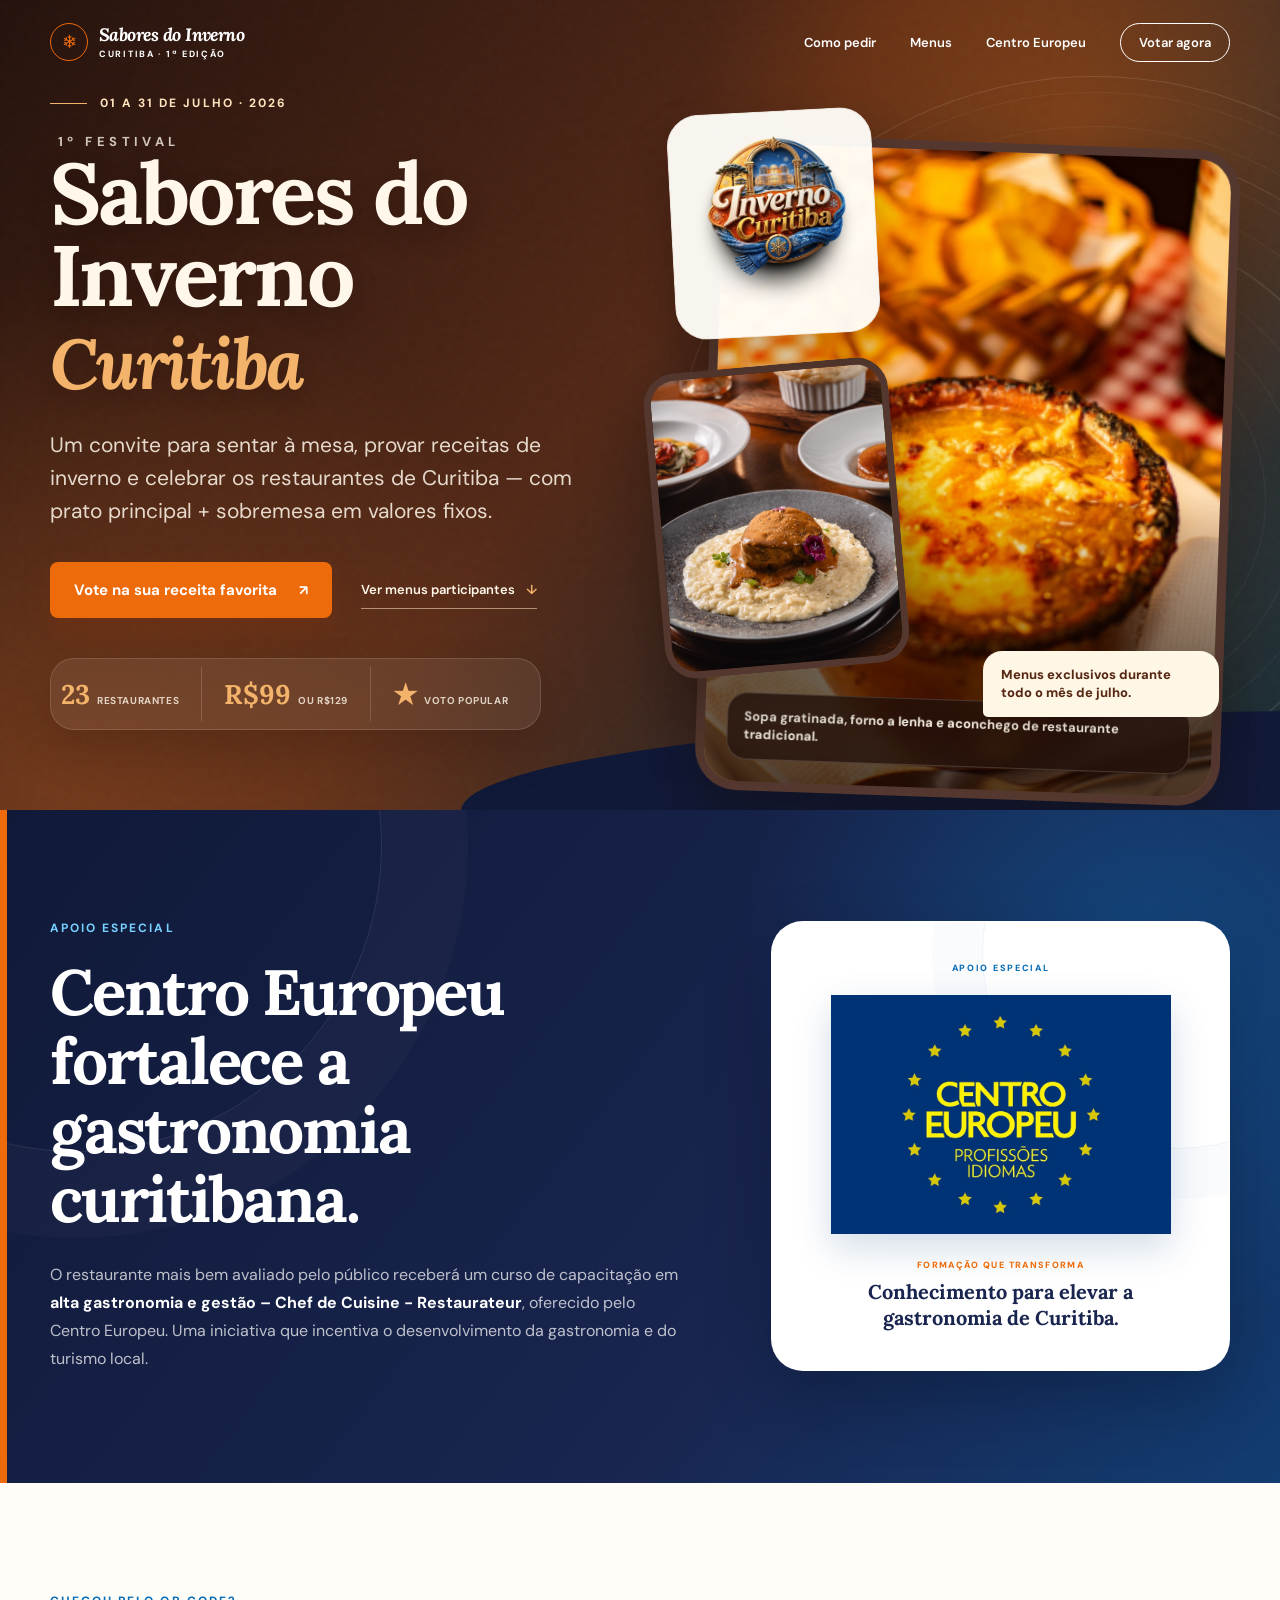
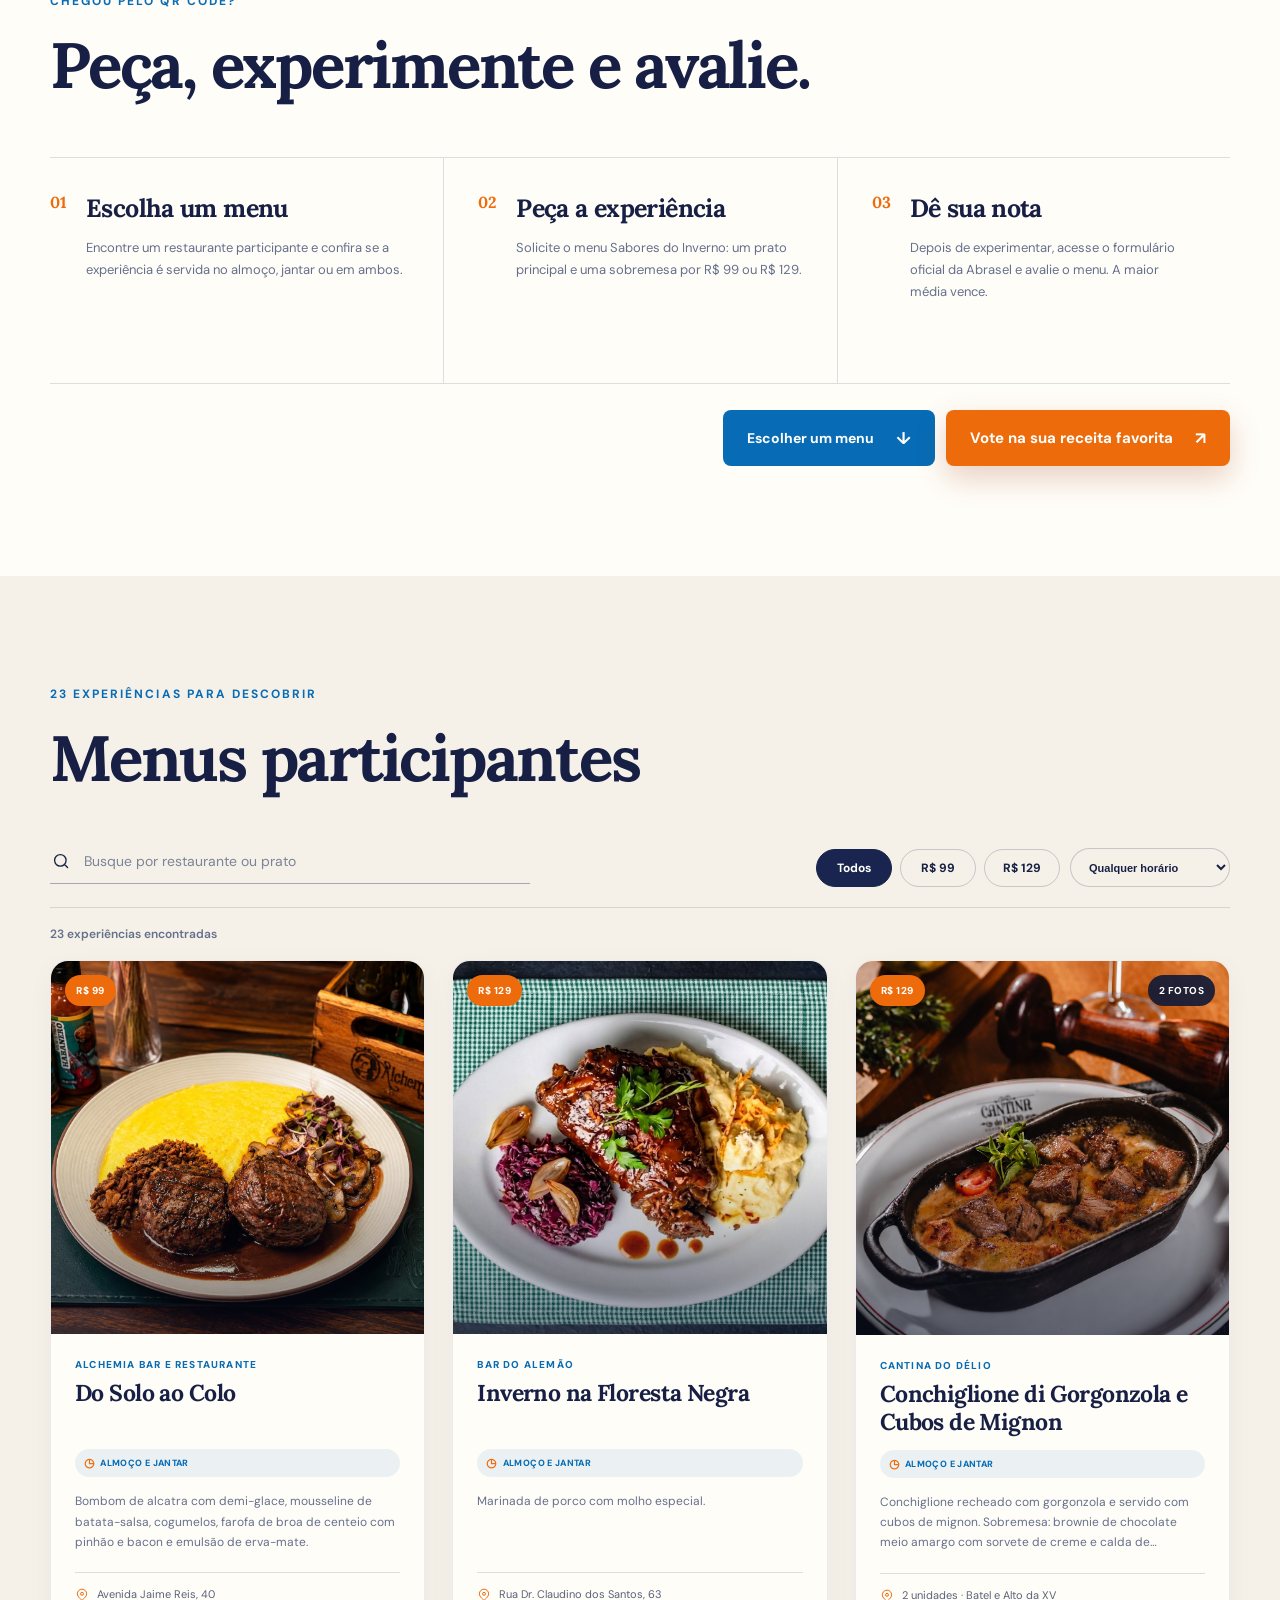
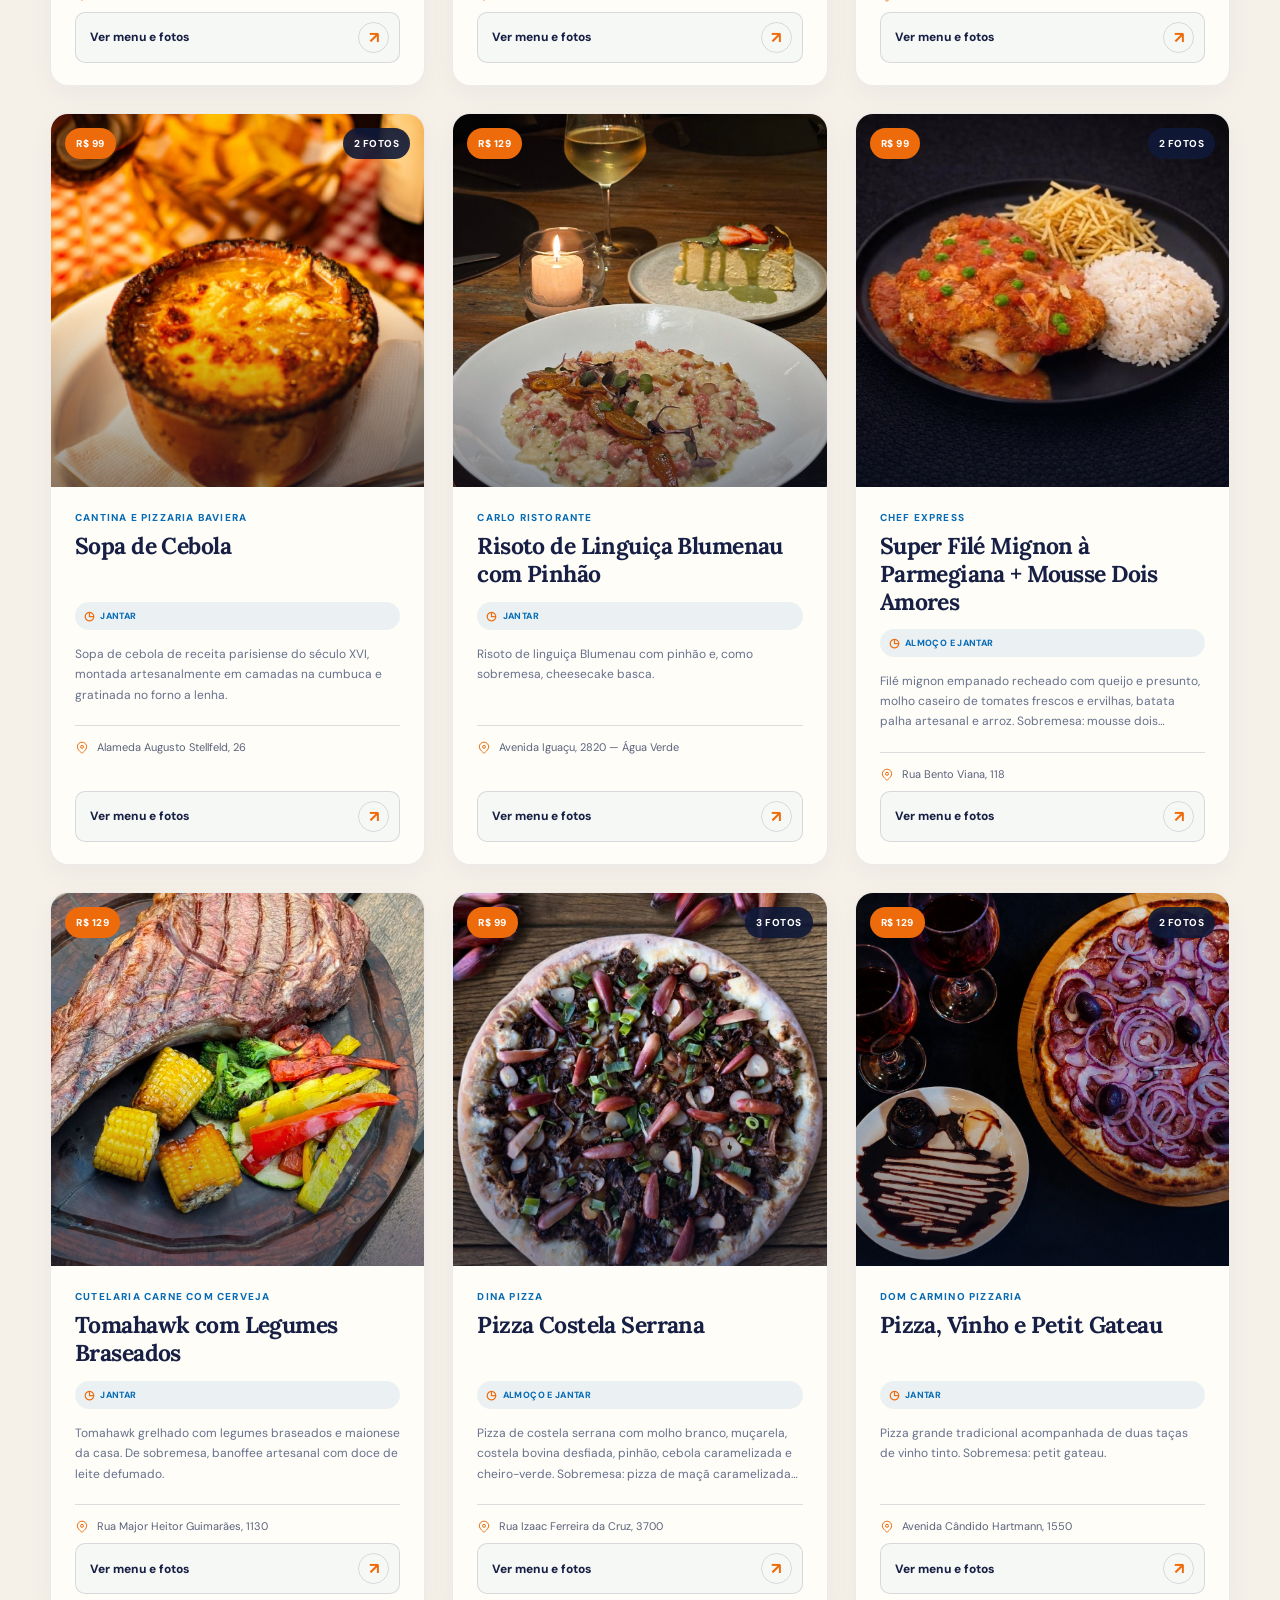
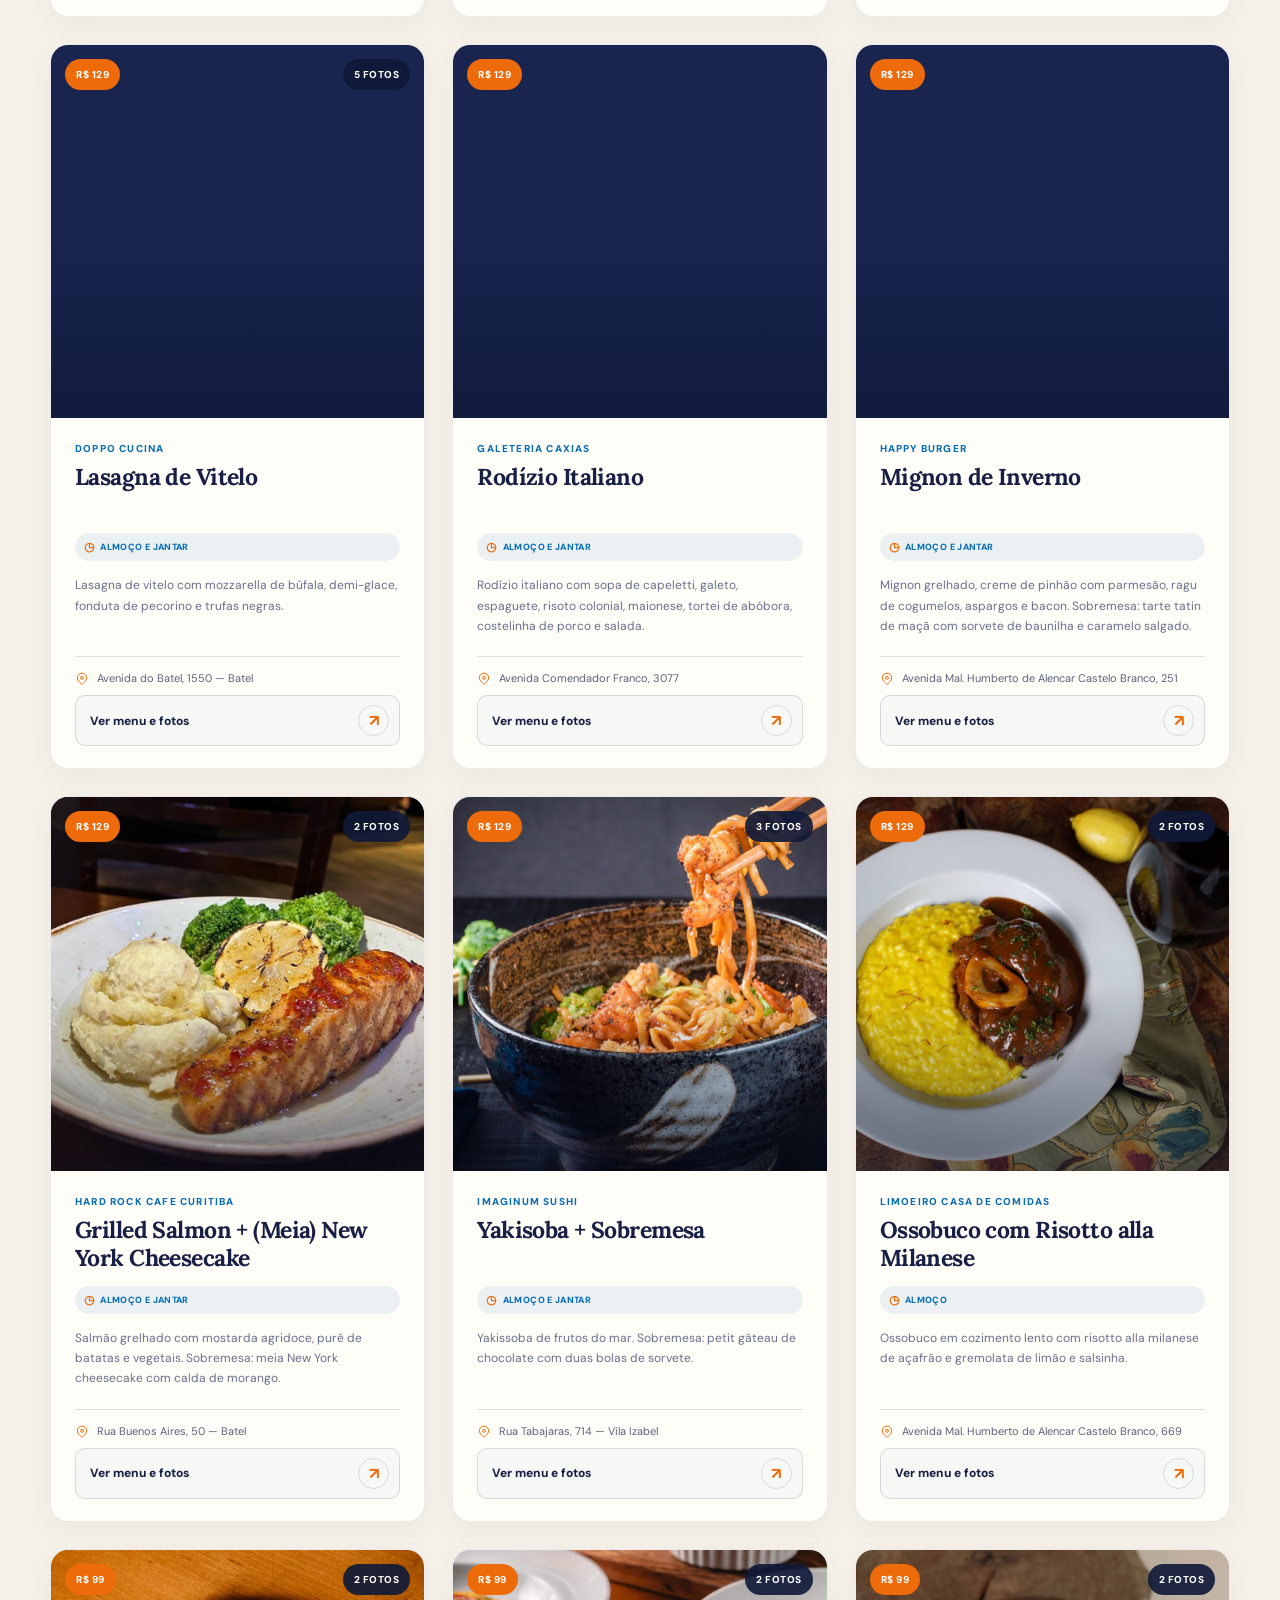
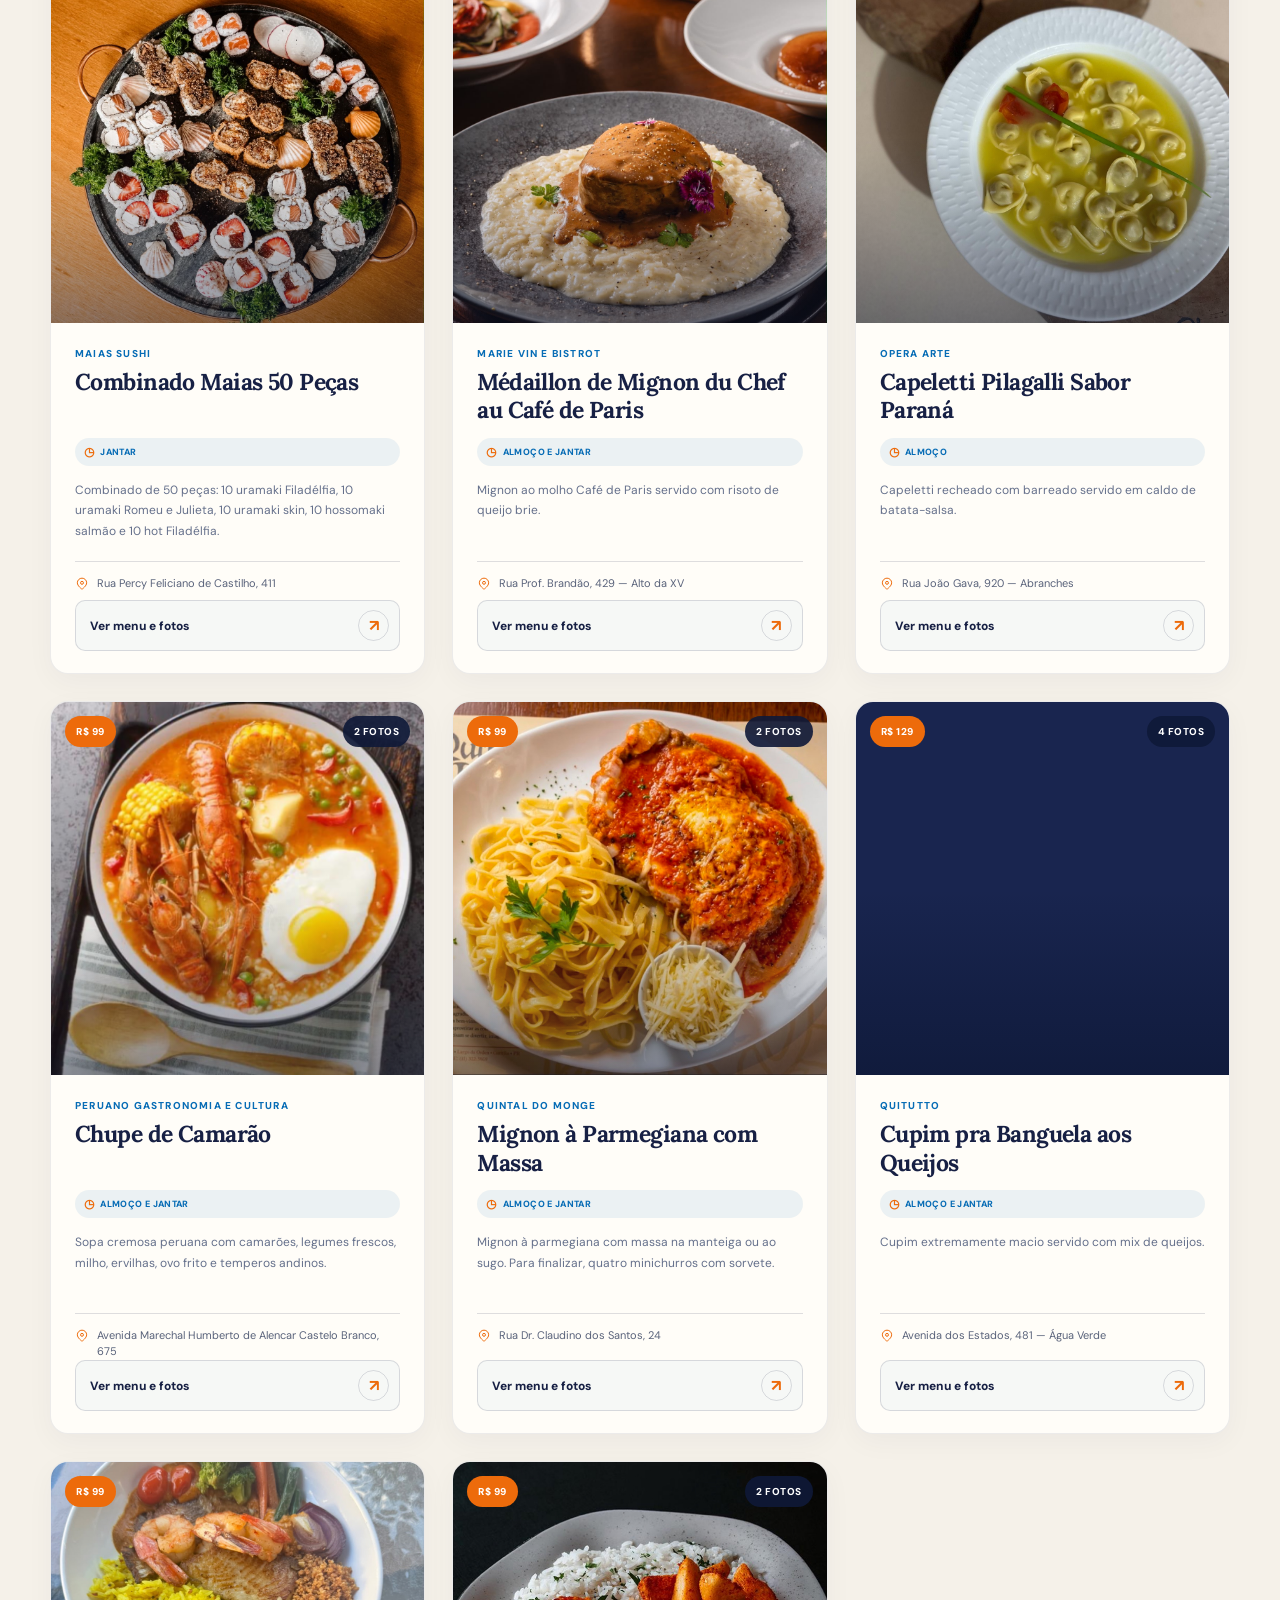
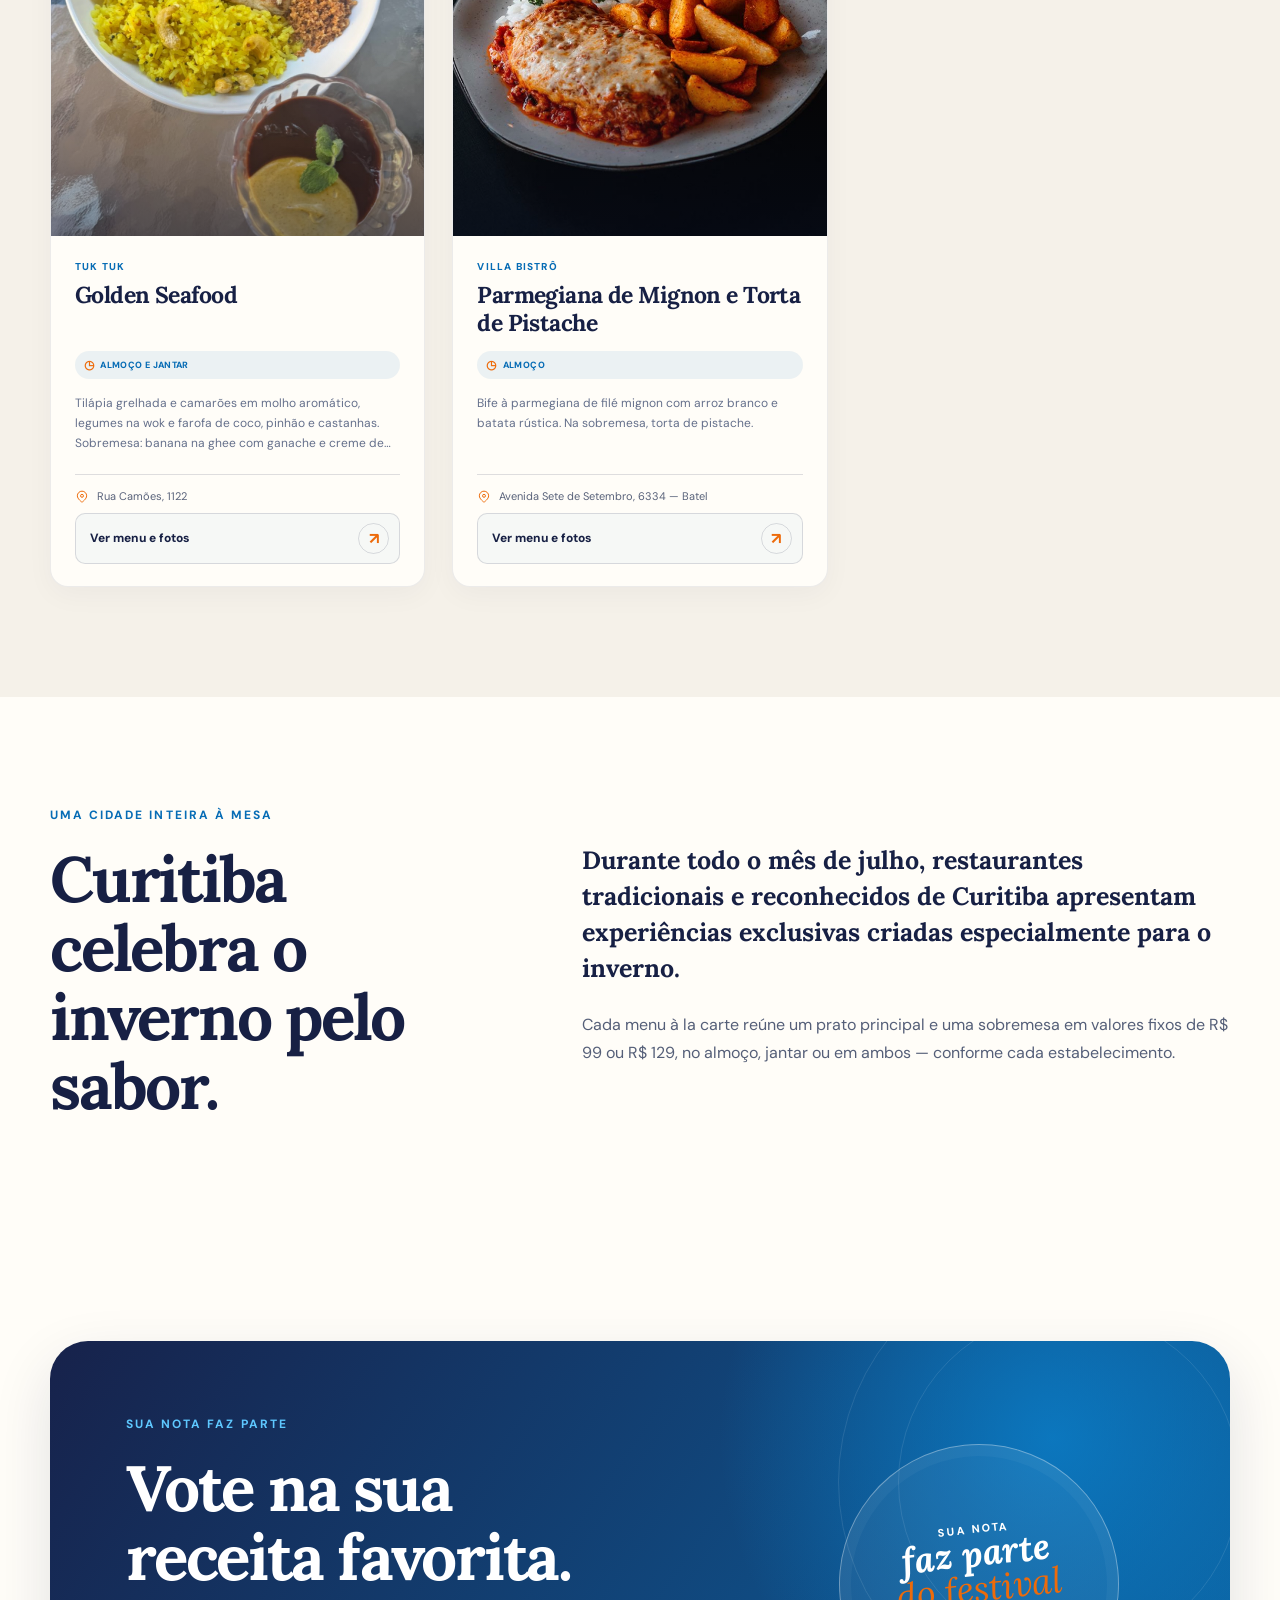
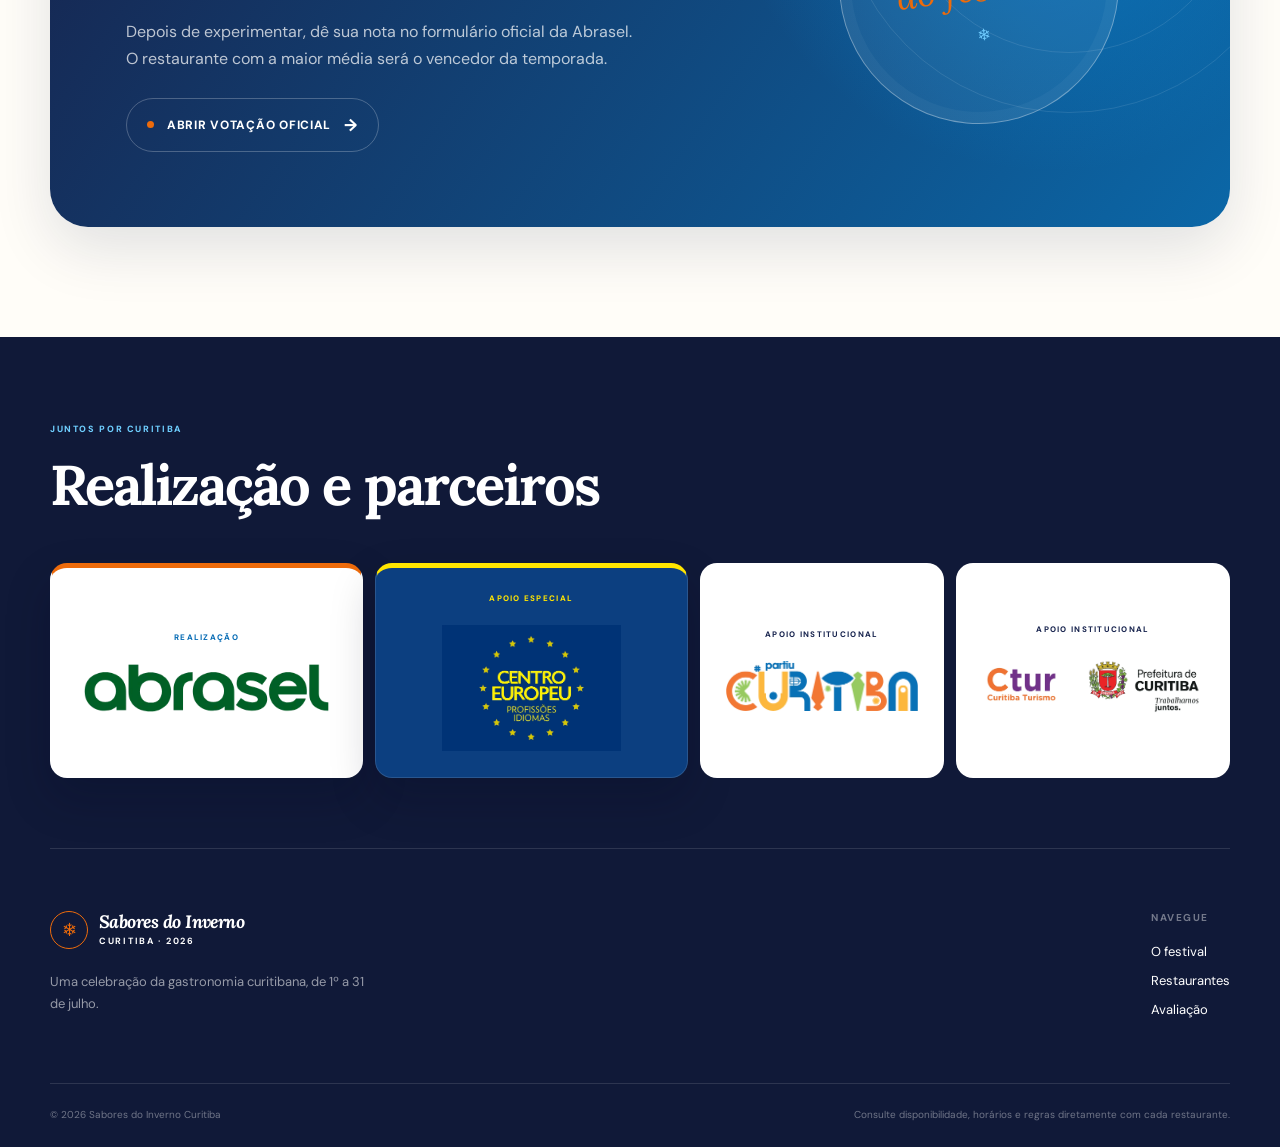
==== commit 18169d1d: "Corrige responsividade do hero e Centro Europeu" ====
--- a/index.html
+++ b/index.html
@@ -22,7 +22,7 @@
       href="https://fonts.googleapis.com/css2?family=DM+Sans:wght@400;500;600;700&family=Lora:ital,wght@0,600;0,700;1,600;1,700&display=swap"
       rel="stylesheet"
     />
-    <link rel="stylesheet" href="styles.css?v=20260627-analytics-cta" />
+    <link rel="stylesheet" href="styles.css?v=20260627-responsive-final" />
     <script async src="https://www.googletagmanager.com/gtag/js?id=G-2K70ZFH6ZS"></script>
     <script>
       window.dataLayer = window.dataLayer || [];
@@ -30,8 +30,8 @@
       gtag("js", new Date());
       gtag("config", "G-2K70ZFH6ZS");
     </script>
-    <script src="app.js?v=20260627-analytics-cta" defer></script>
-    <script src="votacao-oficial.js?v=20260627-analytics-cta" defer></script>
+    <script src="app.js?v=20260627-responsive-final" defer></script>
+    <script src="votacao-oficial.js?v=20260627-responsive-final" defer></script>
   </head>
   <body>
     <a class="skip-link" href="#conteudo">Ir para o conteúdo</a>
--- a/styles.css
+++ b/styles.css
@@ -928,9 +928,8 @@
 }
 
 .institutional-logo {
-  position: relative;
-  z-index: 1;
-  width: min(100%, 340px);
+  display: block;
+  width: 100%;
   height: auto;
   border-radius: 0;
   box-shadow: 0 14px 35px rgba(11, 64, 129, 0.18);
@@ -940,6 +939,8 @@
   position: relative;
   z-index: 1;
   display: inline-flex;
+  width: min(100%, 340px);
+  justify-content: center;
   transition: transform 180ms ease;
 }
 
@@ -2133,6 +2134,7 @@
   .site-header {
     background: #fffdf8;
     color: var(--navy);
+    box-shadow: 0 8px 24px rgba(10, 28, 63, 0.08);
   }
 
   .menu-toggle {
@@ -2426,7 +2428,8 @@
 
   .hero-grid {
     padding-top: 99px;
-    padding-bottom: 66px;
+    padding-bottom: 58px;
+    gap: 28px;
   }
 
   .hero h1 {
@@ -2476,15 +2479,28 @@
   }
 
   .hero-art {
-    display: block;
-    min-height: 288px;
-    margin-top: -6px;
+    display: grid;
+    min-height: 0;
+    margin-top: 0;
+    gap: 12px;
+  }
+
+  .hero-photo {
+    position: relative;
+    inset: auto;
+    width: 100%;
+    transform: none;
   }
 
   .hero-photo-main {
+    width: 100%;
     aspect-ratio: 1.2 / 1;
     border-width: 7px;
     border-radius: 24px;
+  }
+
+  .hero-photo-secondary {
+    display: none;
   }
 
   .hero-photo figcaption {
@@ -2497,16 +2513,17 @@
   }
 
   .hero-campaign-seal {
-    top: -14px;
-    left: 12px;
+    top: 10px;
+    left: 10px;
     width: 120px;
     padding: 8px;
     border-radius: 18px;
+    transform: none;
   }
 
   .hero-table-note {
     right: 11px;
-    bottom: 2px;
+    bottom: 11px;
     max-width: 166px;
     padding: 11px 13px;
     font-size: 11px;
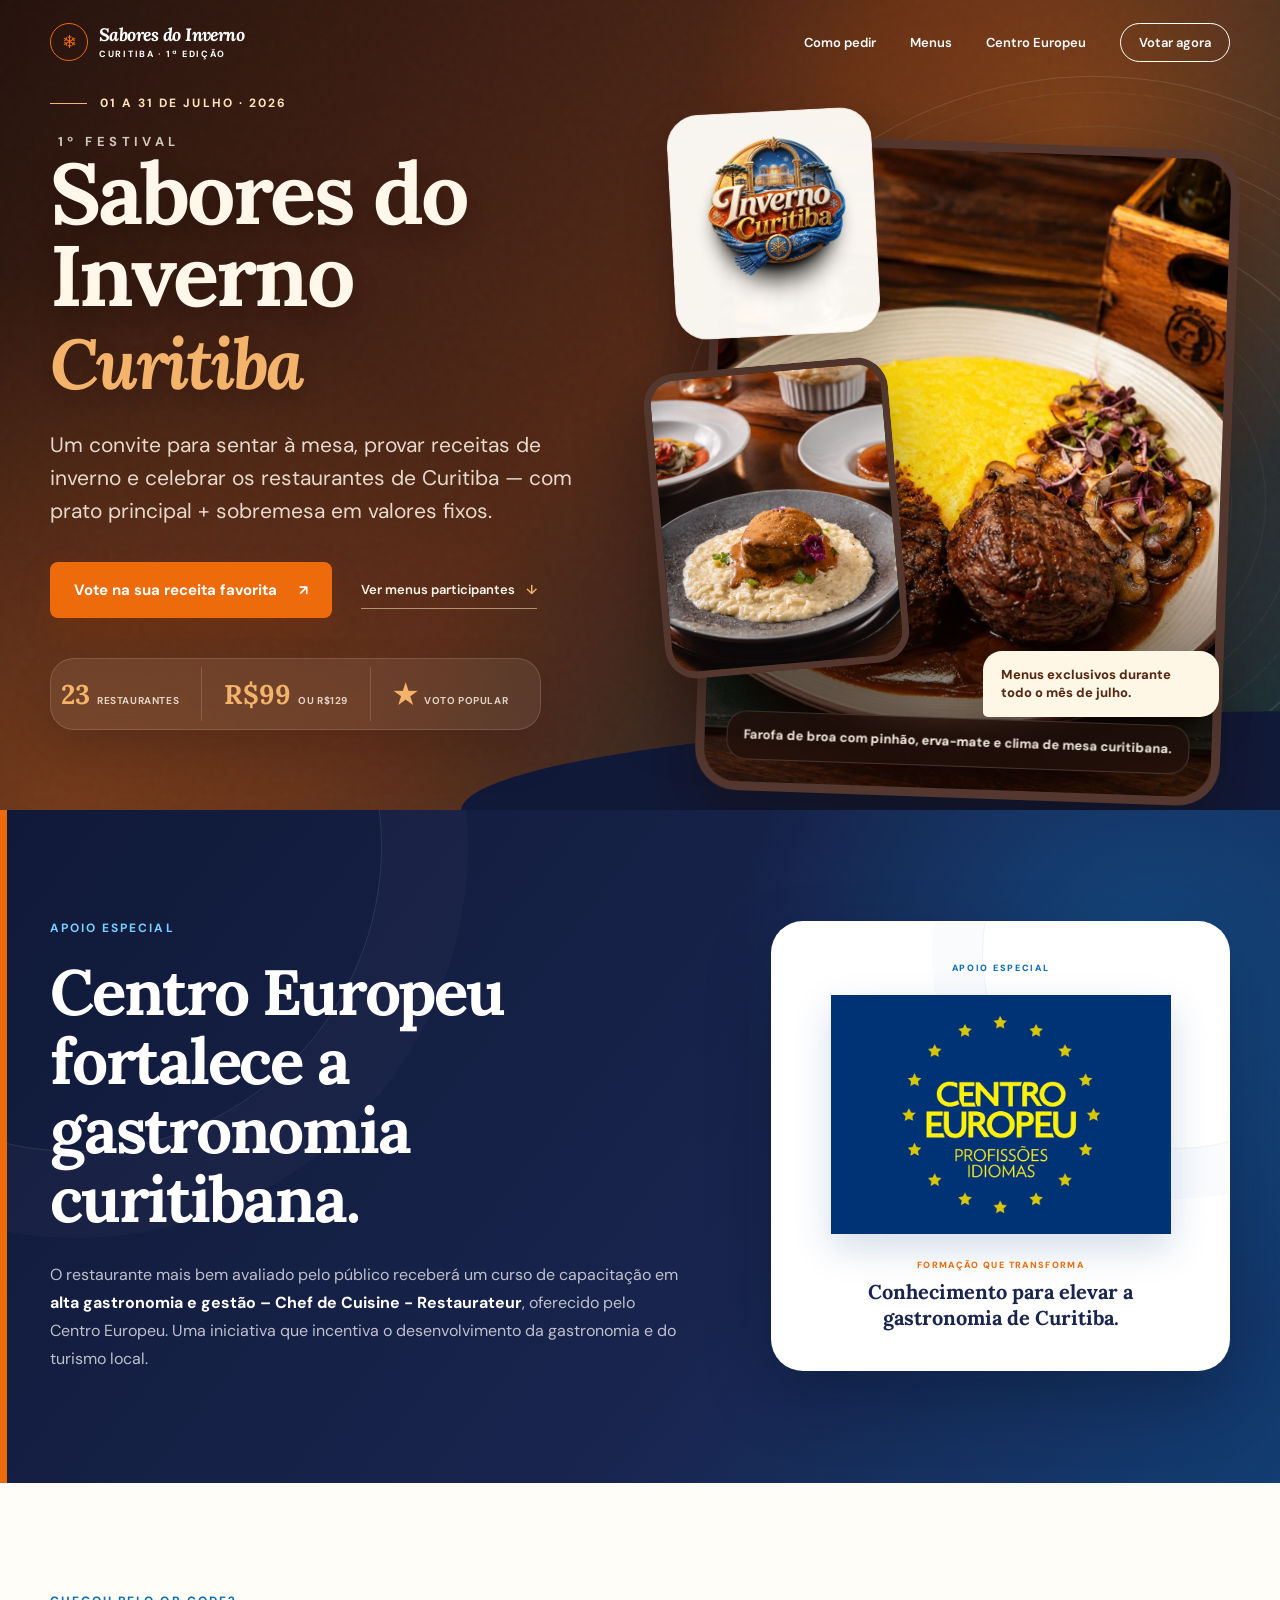
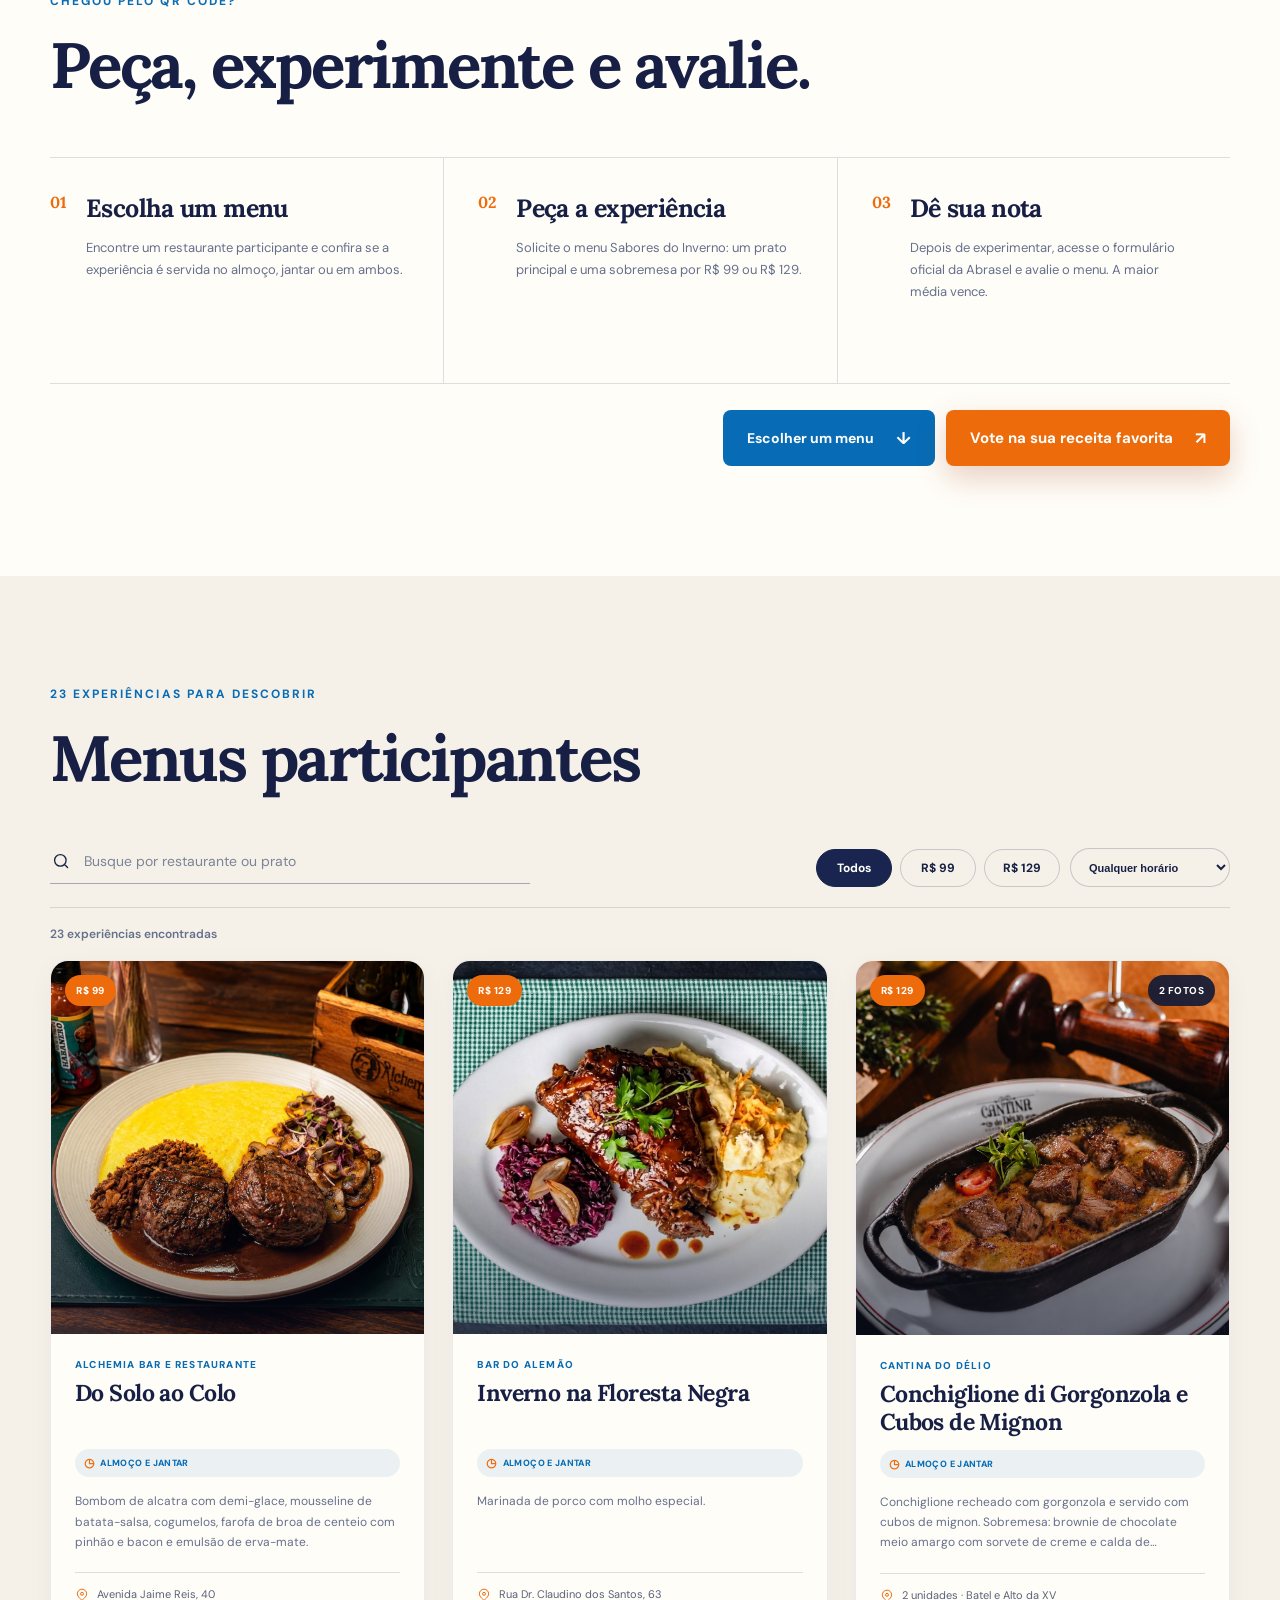
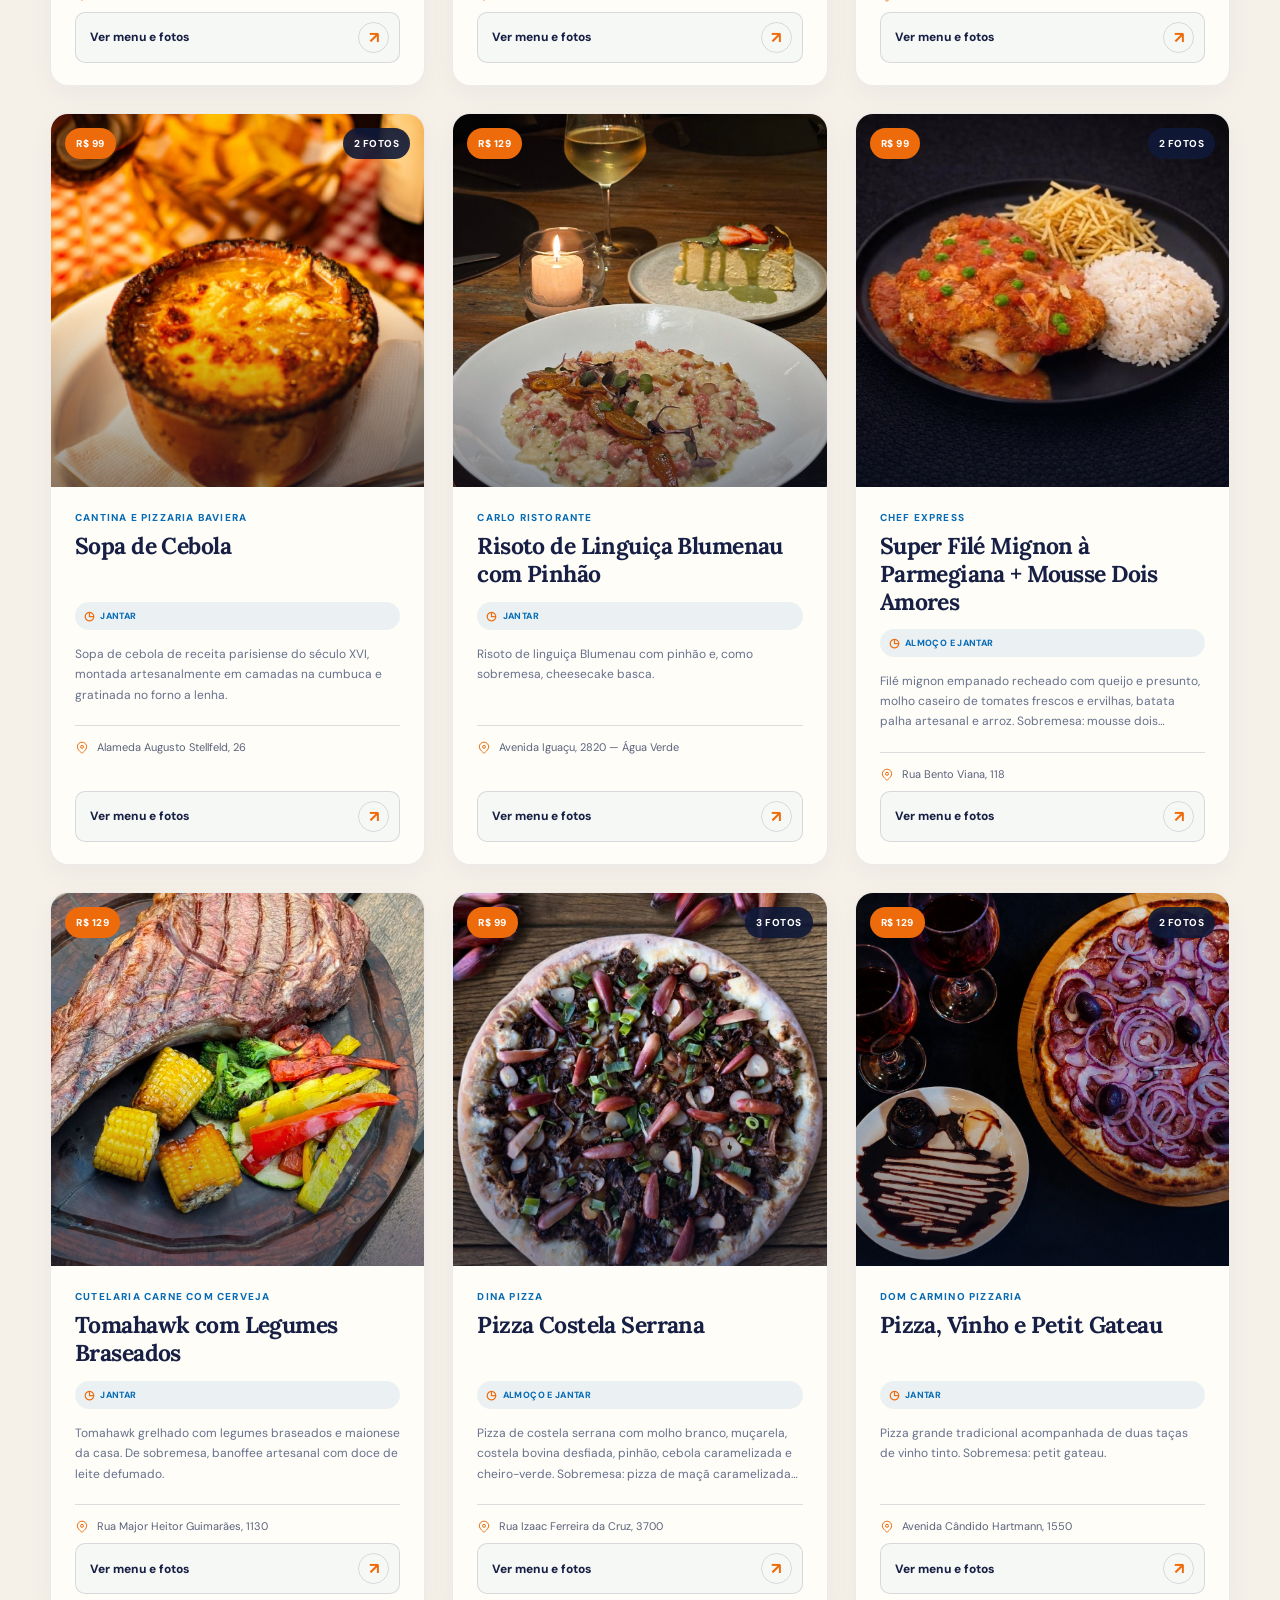
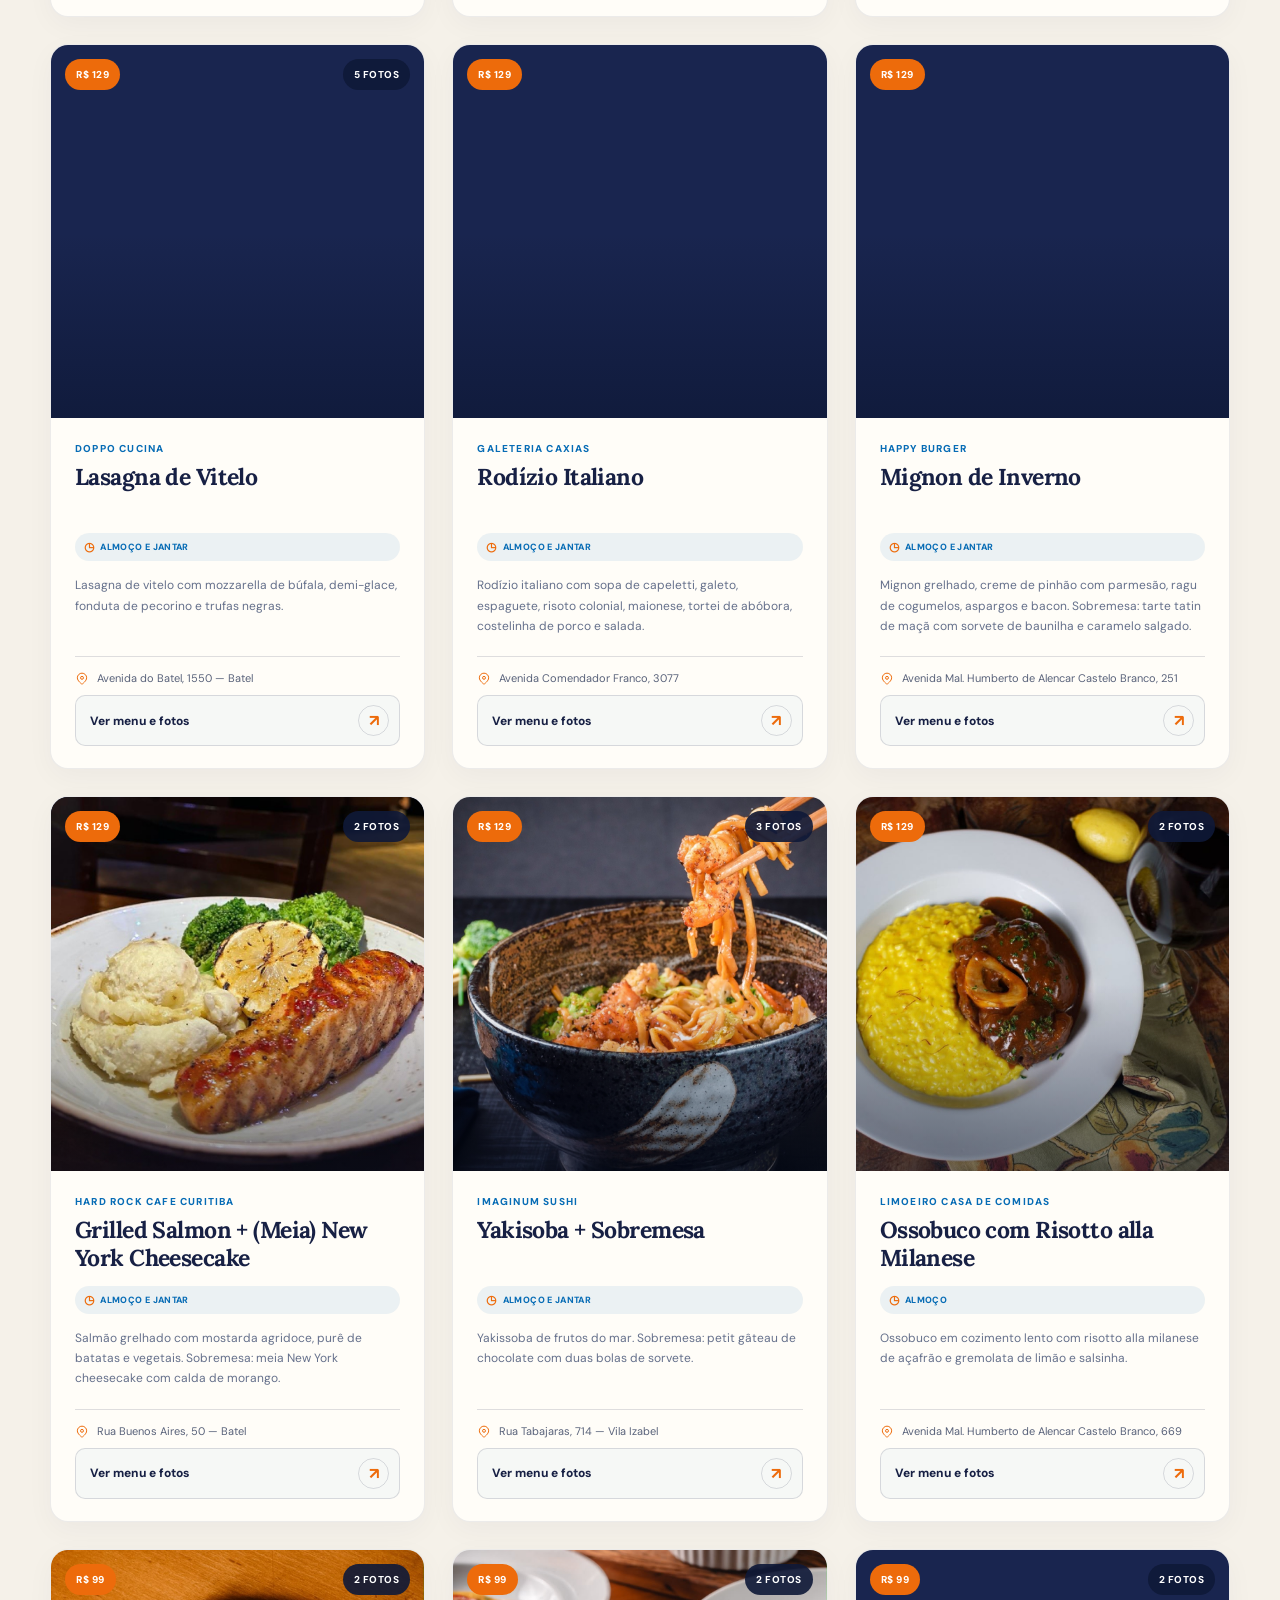
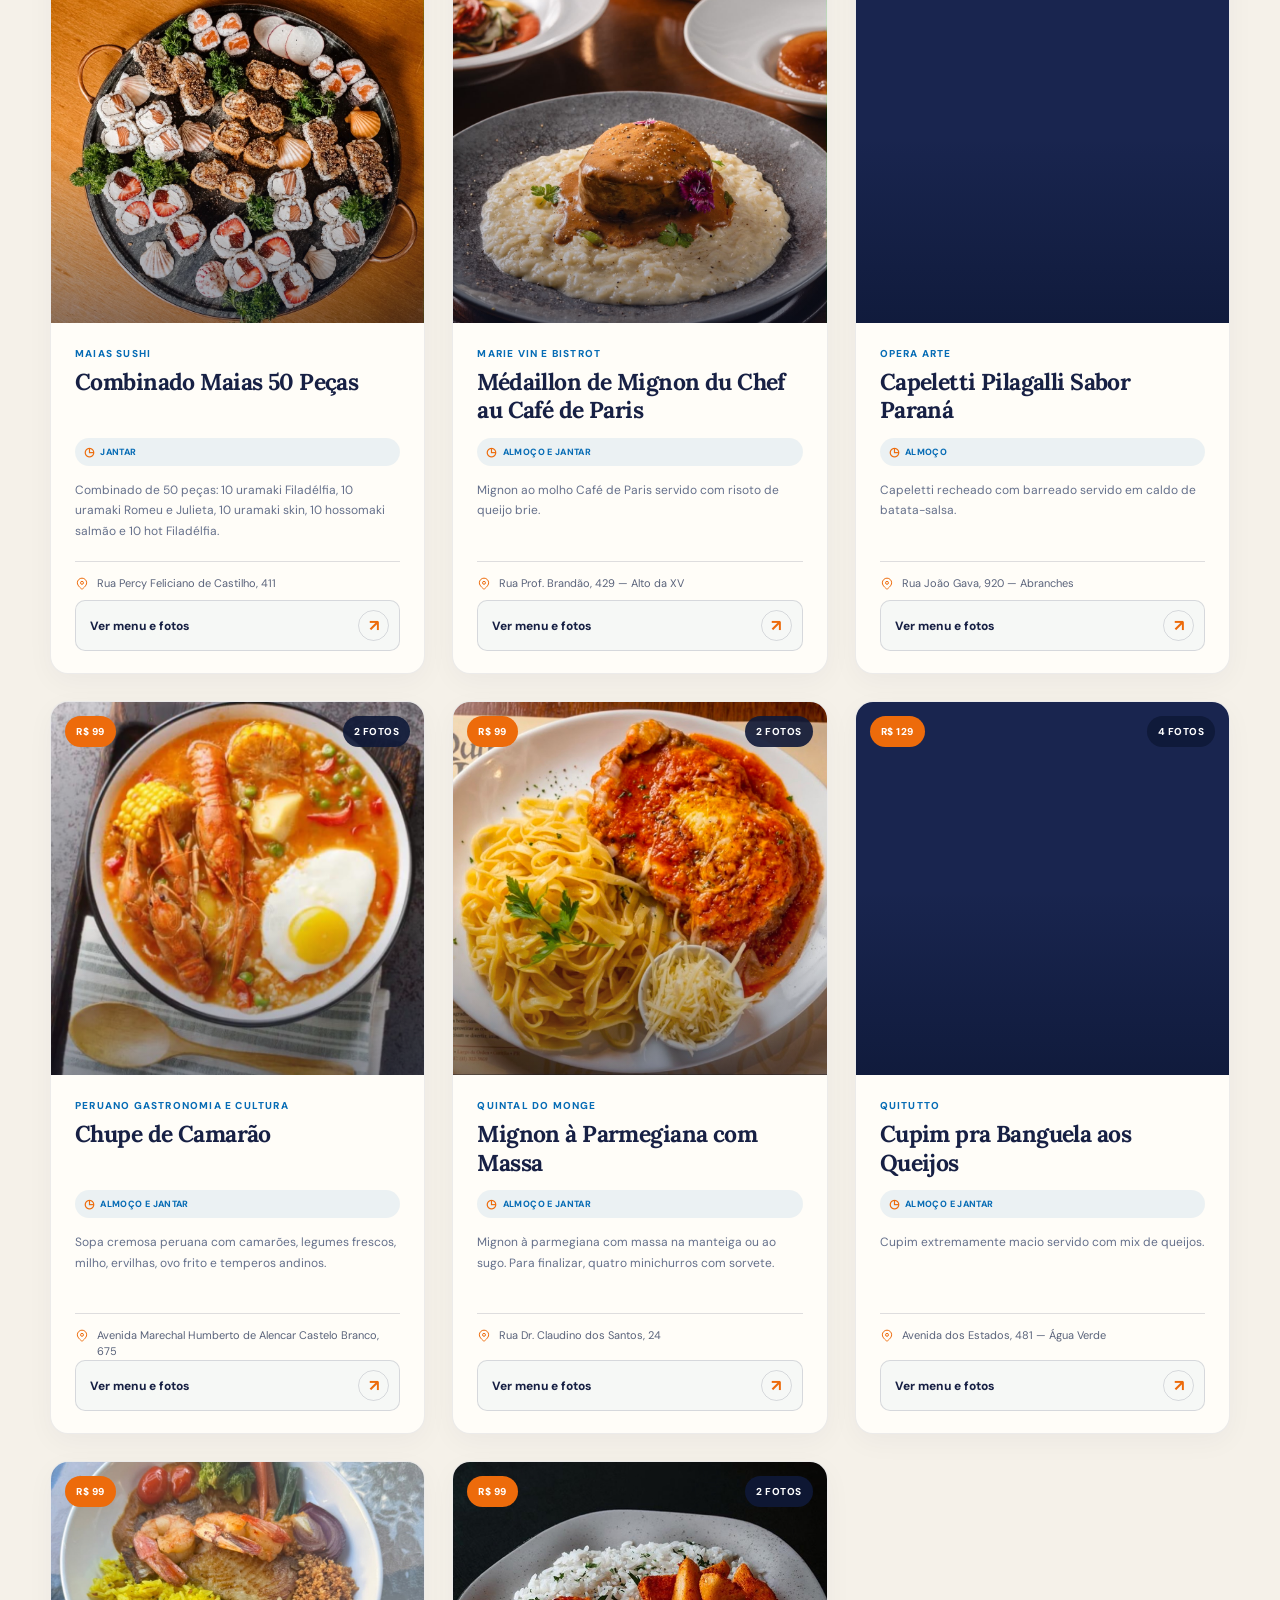
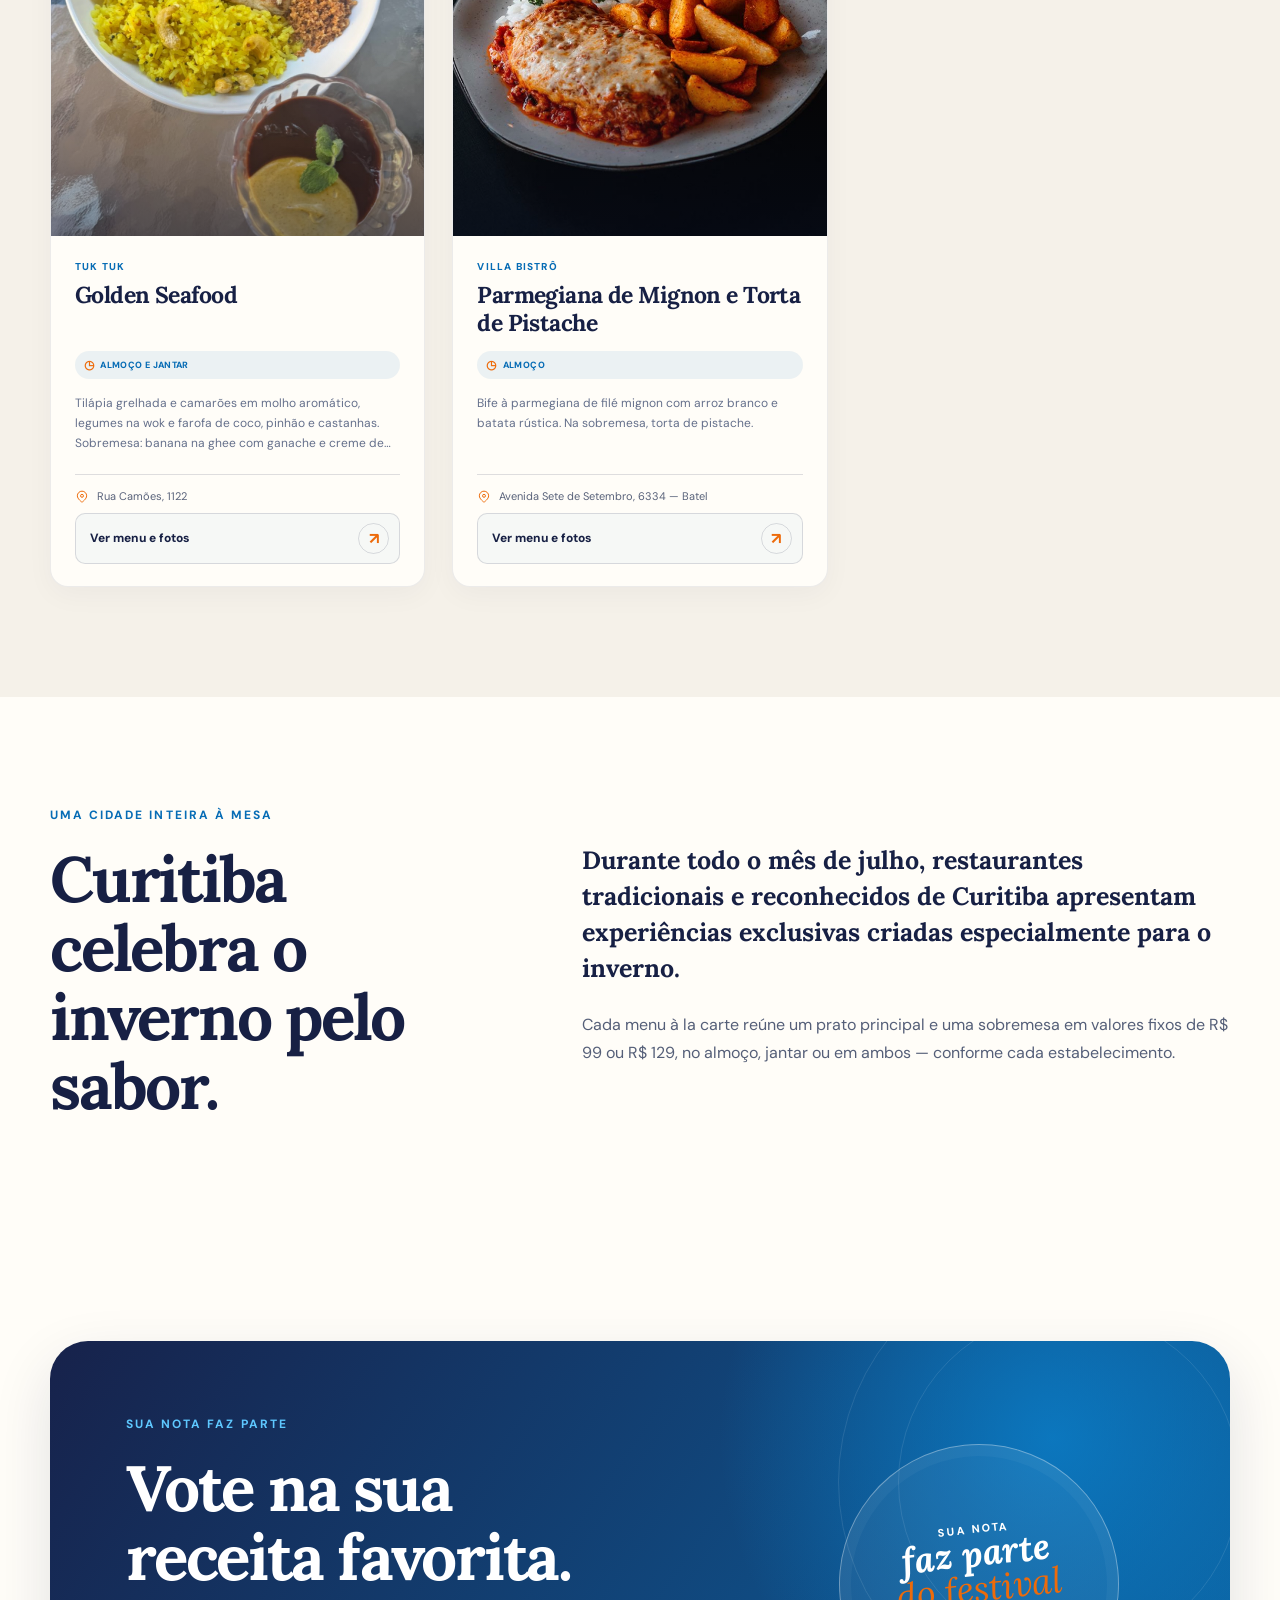
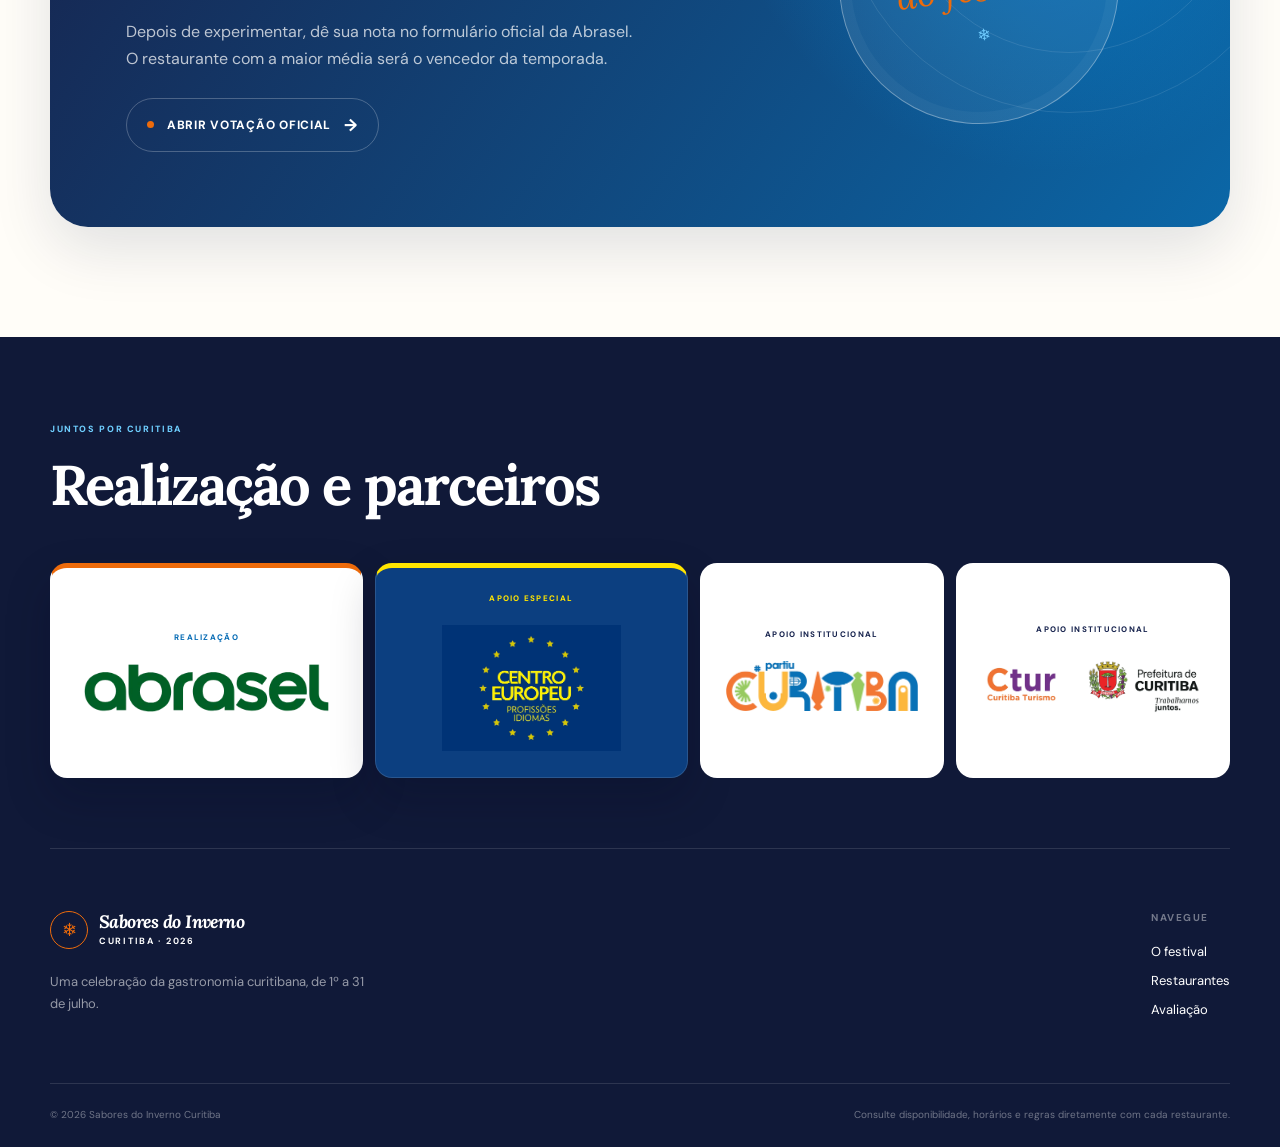
==== commit 03df46ed: "Ajusta responsividade mobile final" ====
--- a/index.html
+++ b/index.html
@@ -22,7 +22,7 @@
       href="https://fonts.googleapis.com/css2?family=DM+Sans:wght@400;500;600;700&family=Lora:ital,wght@0,600;0,700;1,600;1,700&display=swap"
       rel="stylesheet"
     />
-    <link rel="stylesheet" href="styles.css?v=20260627-responsive-final" />
+    <link rel="stylesheet" href="styles.css?v=20260627-mobile-final" />
     <script async src="https://www.googletagmanager.com/gtag/js?id=G-2K70ZFH6ZS"></script>
     <script>
       window.dataLayer = window.dataLayer || [];
@@ -30,8 +30,8 @@
       gtag("js", new Date());
       gtag("config", "G-2K70ZFH6ZS");
     </script>
-    <script src="app.js?v=20260627-responsive-final" defer></script>
-    <script src="votacao-oficial.js?v=20260627-responsive-final" defer></script>
+    <script src="app.js?v=20260627-mobile-final" defer></script>
+    <script src="votacao-oficial.js?v=20260627-mobile-final" defer></script>
   </head>
   <body>
     <a class="skip-link" href="#conteudo">Ir para o conteúdo</a>
--- a/styles.css
+++ b/styles.css
@@ -2214,6 +2214,10 @@
     display: none;
   }
 
+  .hero-photo figcaption {
+    display: none;
+  }
+
   .hero-campaign-seal {
     top: -18px;
     left: 17px;
@@ -2226,6 +2230,7 @@
     right: 18px;
     bottom: 14px;
     max-width: 220px;
+    text-align: center;
   }
 
   .hero-curve {
@@ -2323,6 +2328,17 @@
 
   .dialog-main-image {
     height: var(--dialog-image-height, clamp(290px, 58vw, 460px));
+  }
+
+  .dialog-main-image img {
+    position: absolute;
+    inset: 0;
+    max-width: 100%;
+    max-height: 100%;
+    width: 100% !important;
+    height: 100% !important;
+    object-fit: contain !important;
+    object-position: center center !important;
   }
 
   .dialog-info {
@@ -2370,6 +2386,17 @@
     background: var(--orange);
     box-shadow: 0 10px 28px rgba(8, 22, 53, 0.22);
     color: #fff;
+    opacity: 0;
+    pointer-events: none;
+    transform: translateY(calc(100% + 22px));
+    transition: opacity 220ms ease, transform 260ms ease;
+    will-change: transform, opacity;
+  }
+
+  .mobile-vote-bar.is-visible {
+    opacity: 1;
+    pointer-events: auto;
+    transform: translateY(0);
   }
 
   .mobile-vote-bar > span {
@@ -2504,12 +2531,7 @@
   }
 
   .hero-photo figcaption {
-    right: 14px;
-    bottom: 14px;
-    left: 14px;
-    padding: 11px 12px;
-    border-radius: 15px;
-    font-size: 11px;
+    display: none;
   }
 
   .hero-campaign-seal {
@@ -2522,11 +2544,15 @@
   }
 
   .hero-table-note {
-    right: 11px;
-    bottom: 11px;
-    max-width: 166px;
-    padding: 11px 13px;
-    font-size: 11px;
+    right: 14px;
+    bottom: 14px;
+    left: 14px;
+    max-width: none;
+    padding: 13px 14px;
+    border-radius: 17px;
+    font-size: 12px;
+    line-height: 1.35;
+    text-align: center;
   }
 
   .section-heading h2,
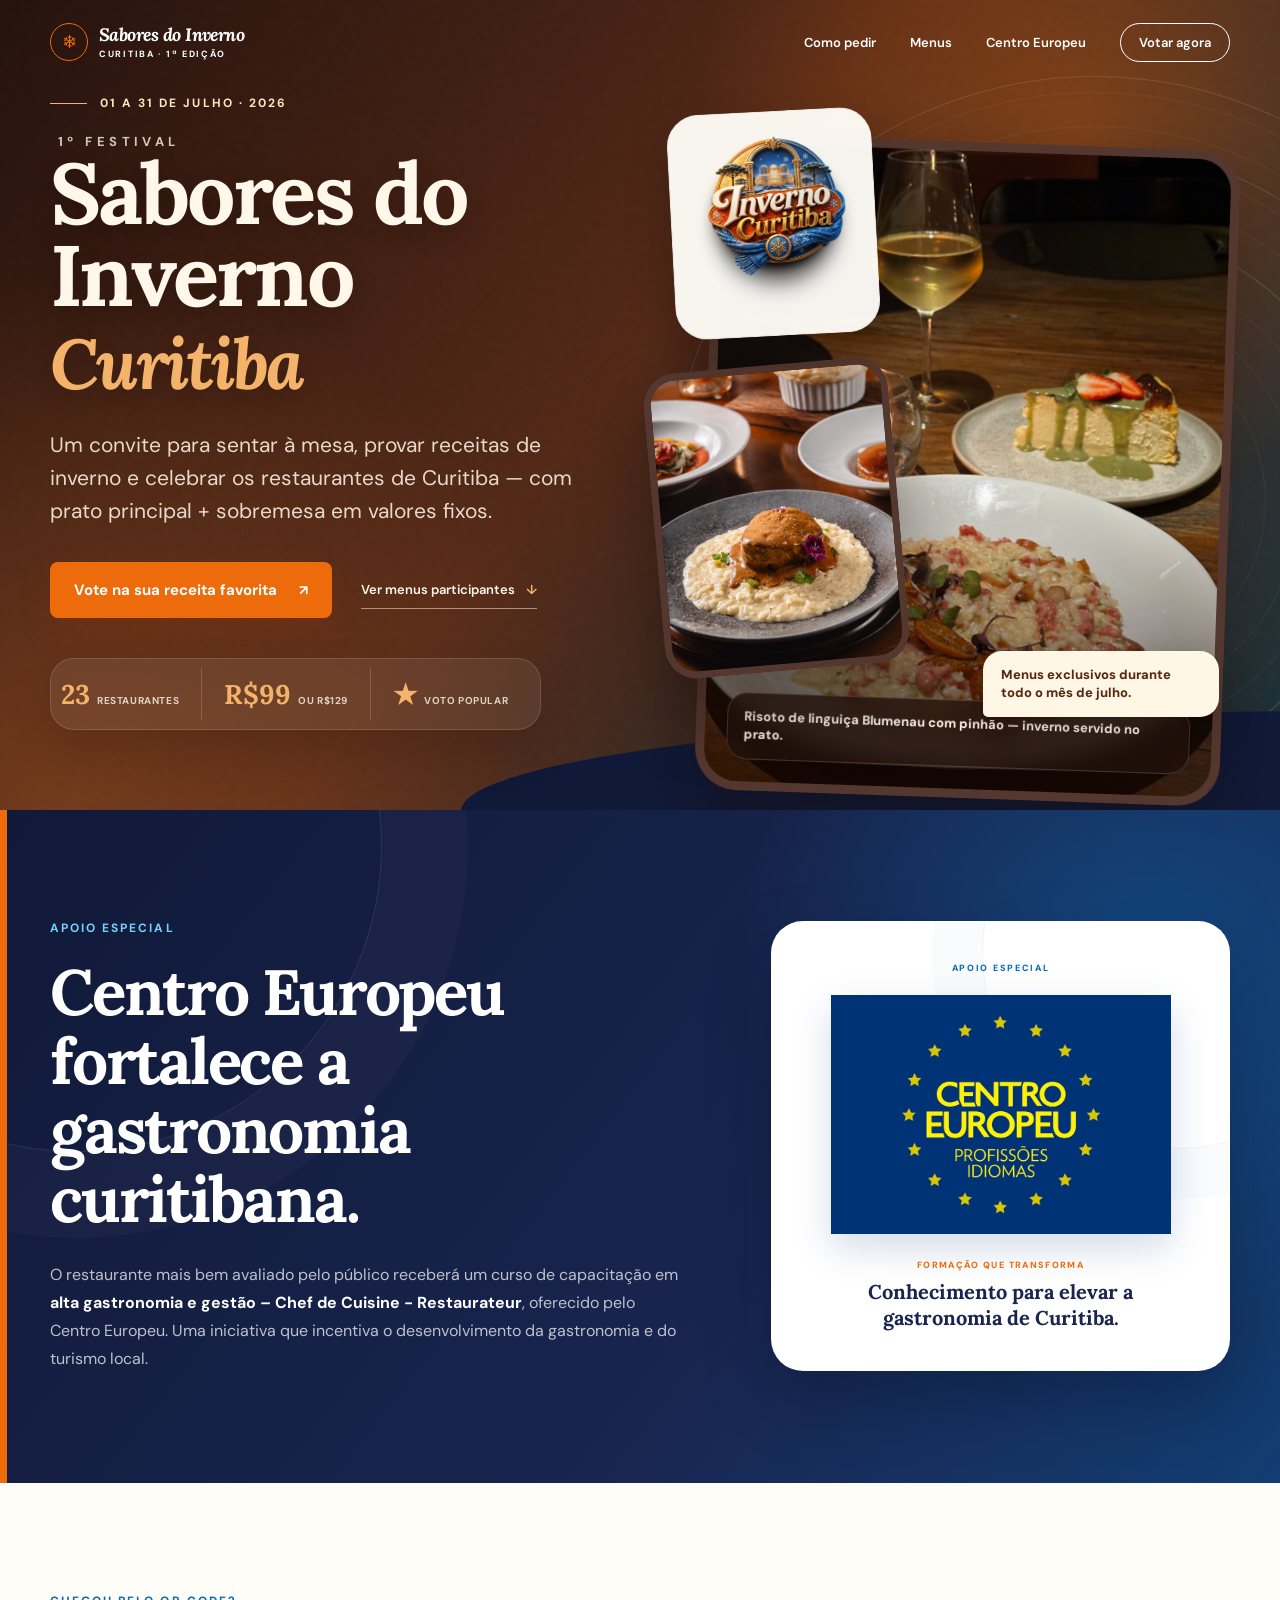
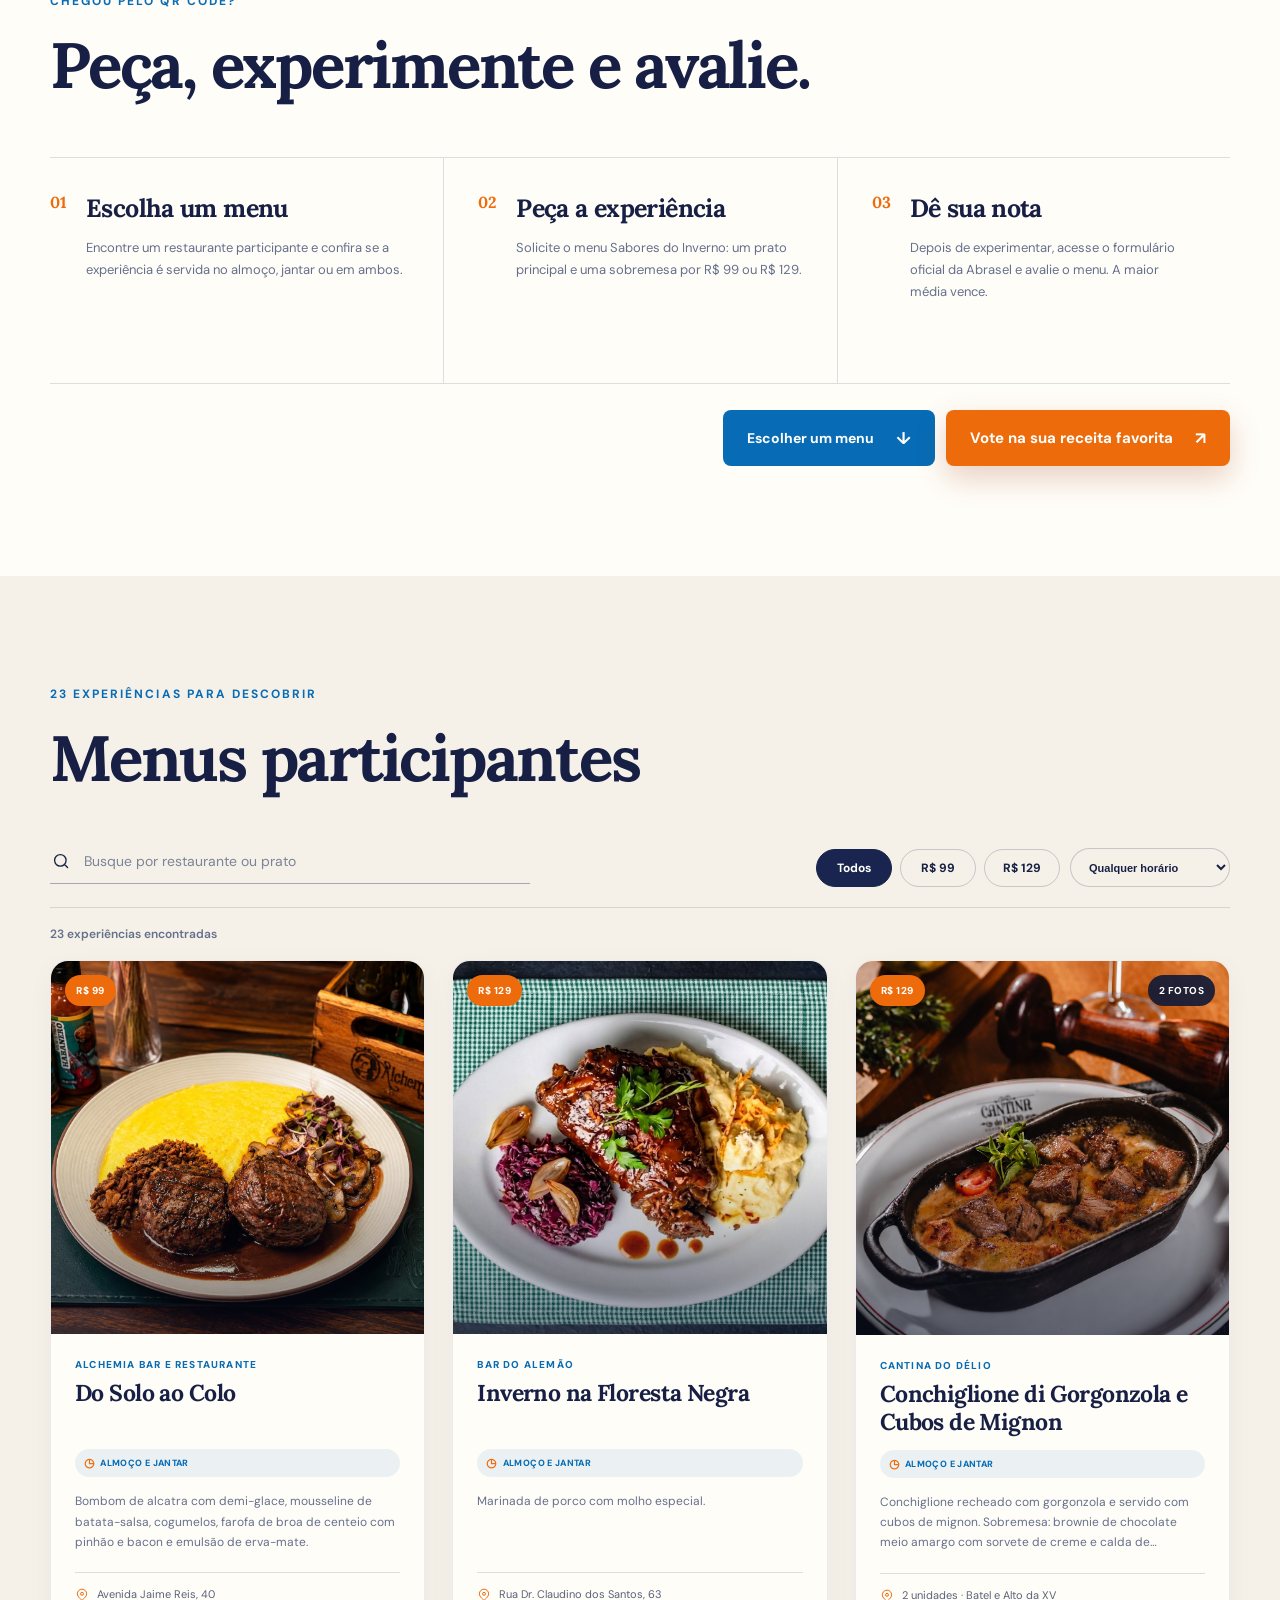
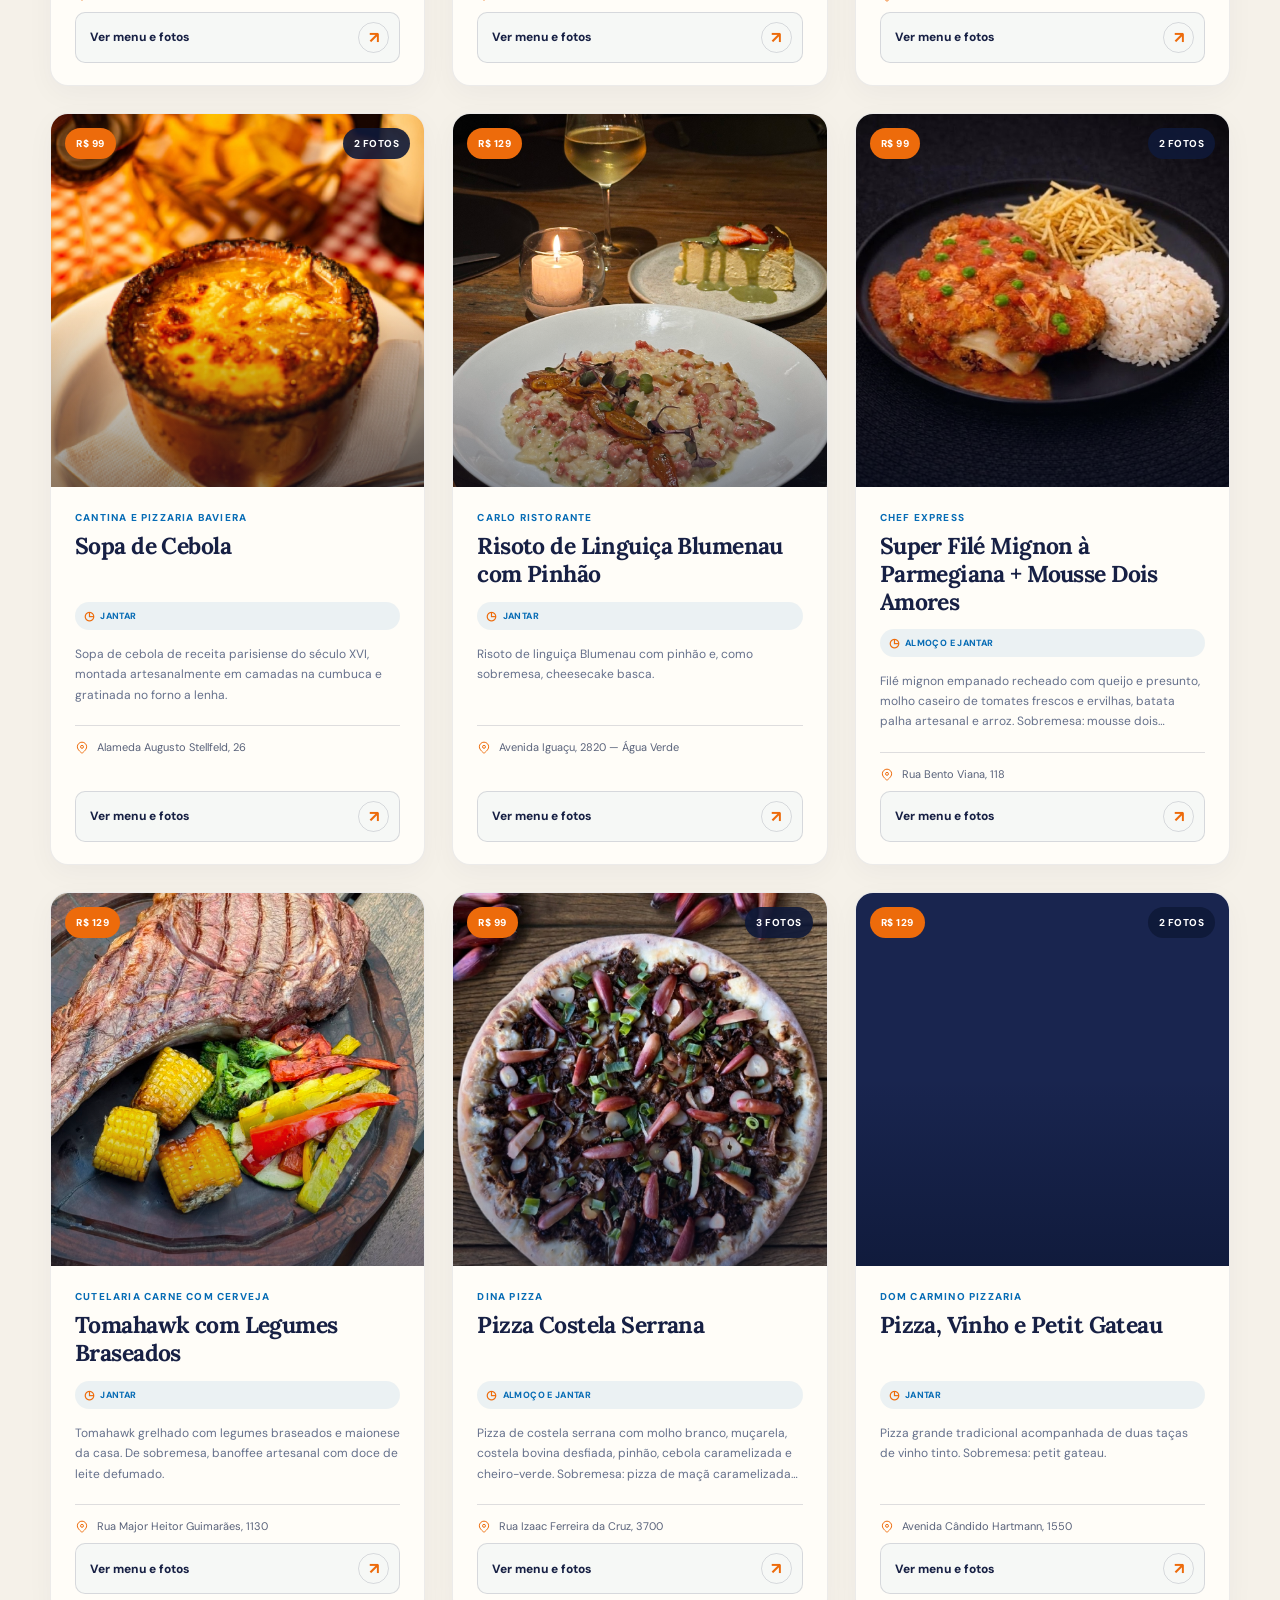
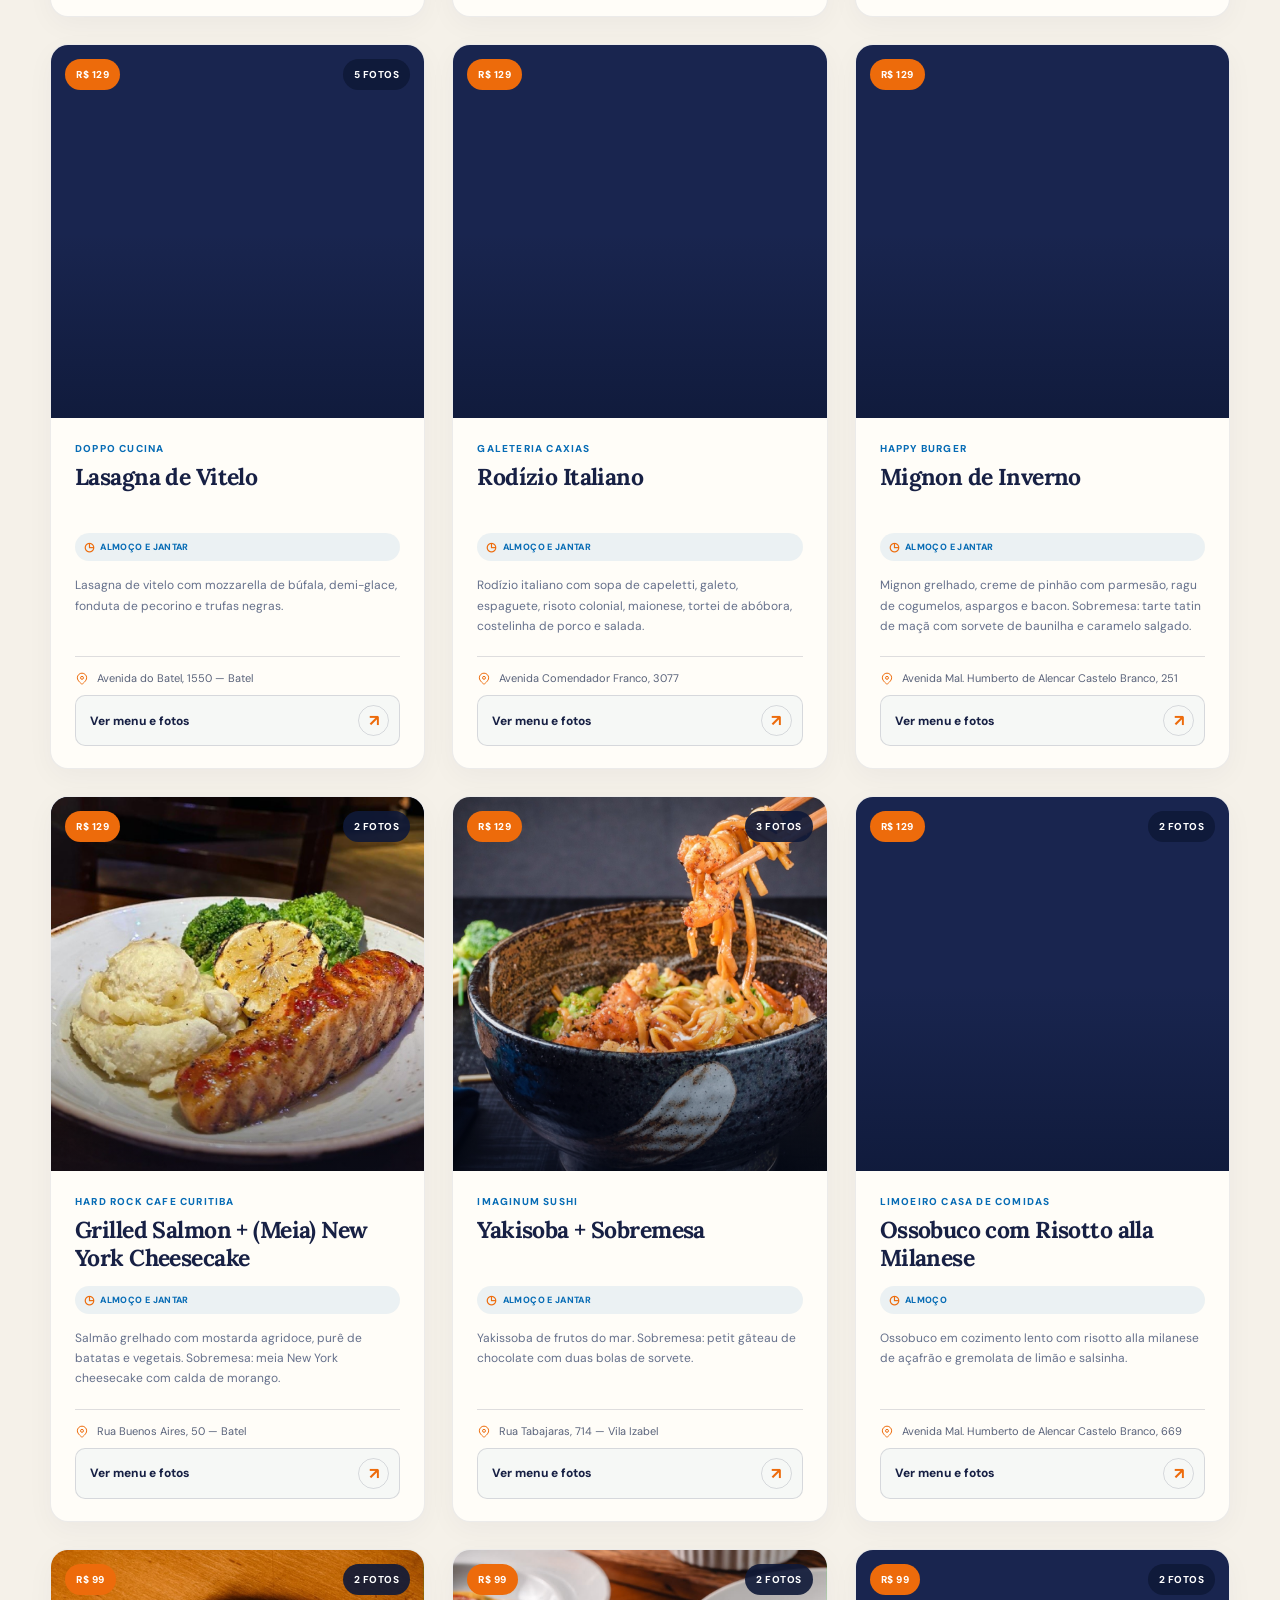
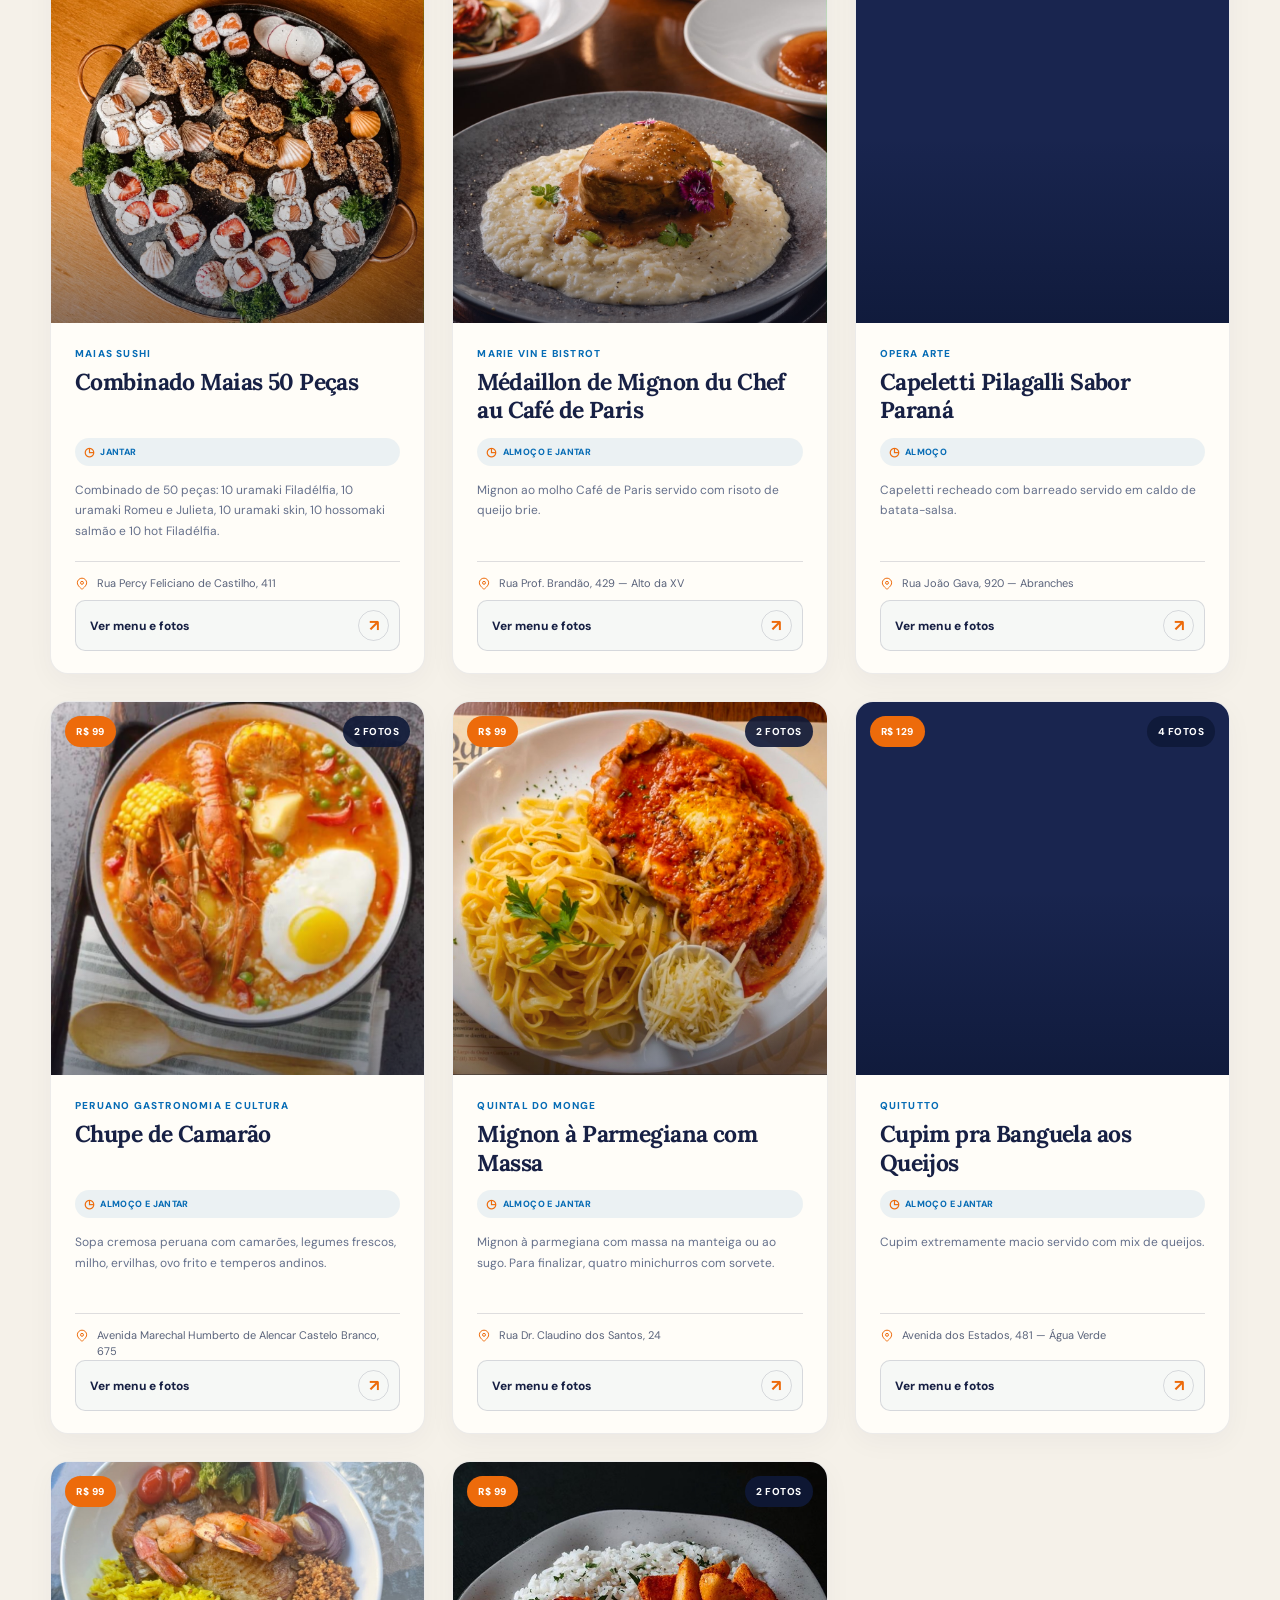
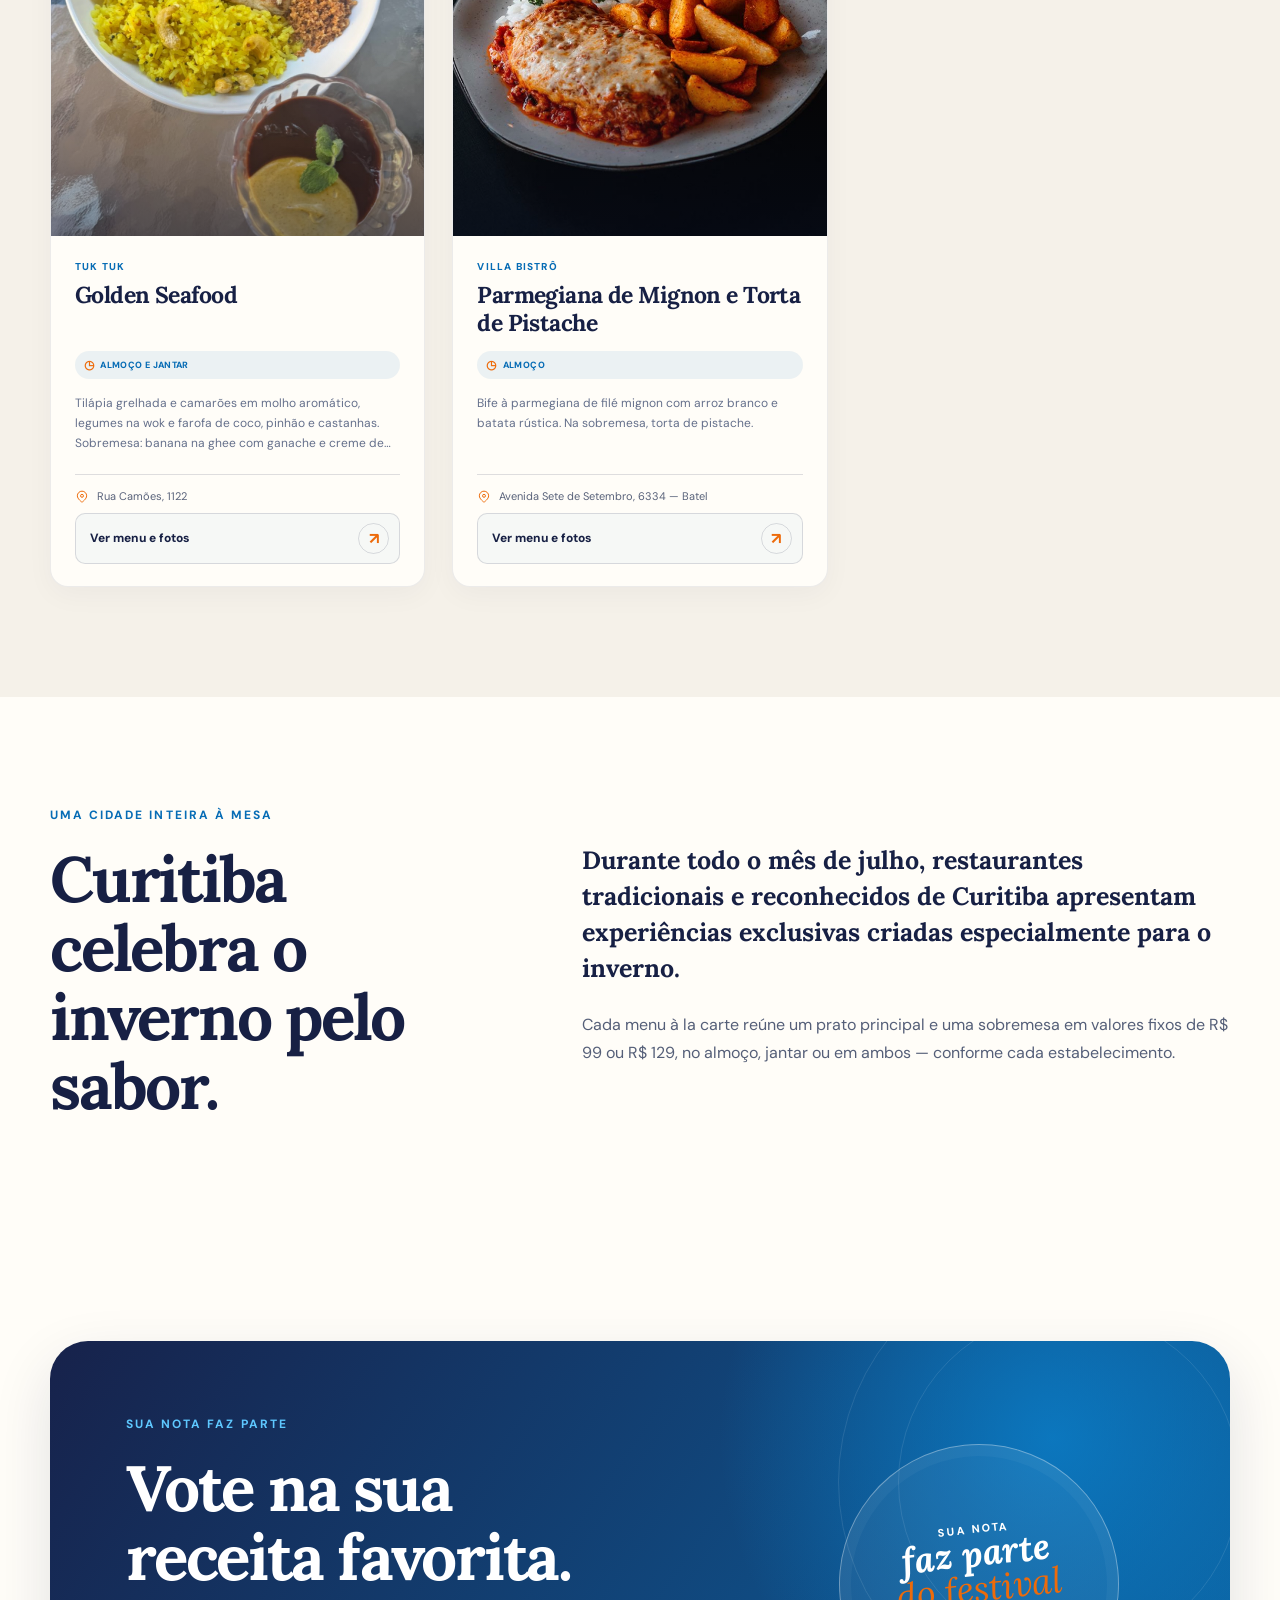
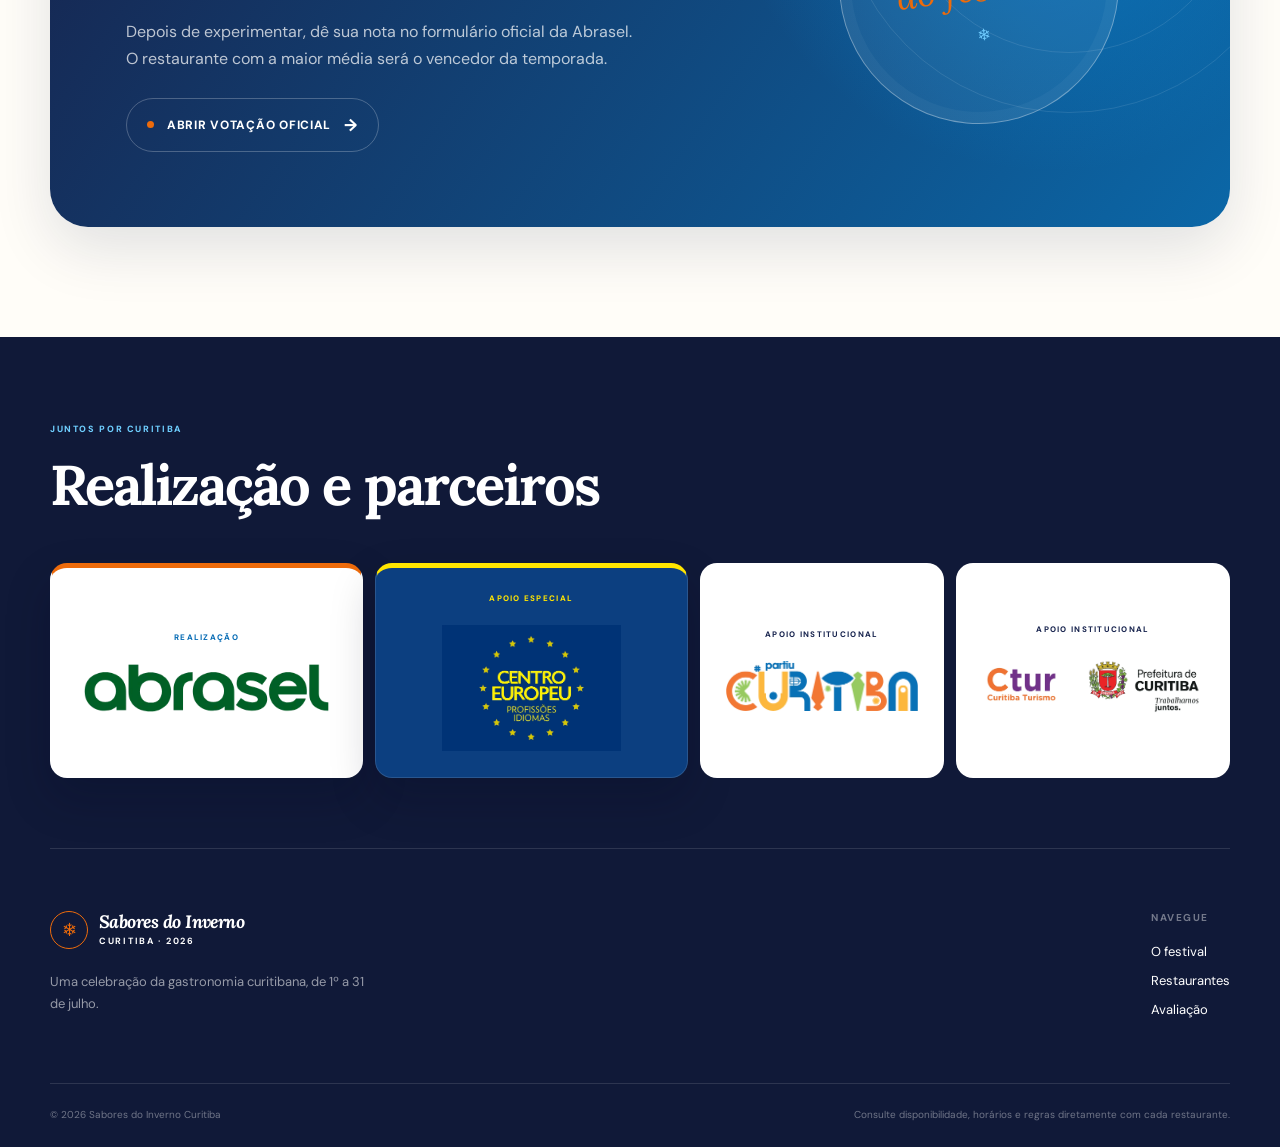
==== commit 1efdeccf: "Agenda abertura da votacao" ====
--- a/index.html
+++ b/index.html
@@ -31,7 +31,7 @@
       gtag("config", "G-2K70ZFH6ZS");
     </script>
     <script src="app.js?v=20260627-mobile-final" defer></script>
-    <script src="votacao-oficial.js?v=20260627-mobile-final" defer></script>
+    <script src="votacao-oficial.js?v=20260627-vote-gate" defer></script>
   </head>
   <body>
     <a class="skip-link" href="#conteudo">Ir para o conteúdo</a>
@@ -55,7 +55,7 @@
           <a href="#como-pedir">Como pedir</a>
           <a href="#restaurantes">Menus</a>
           <a href="#premio">Centro Europeu</a>
-          <a class="nav-pill" href="#votacao" data-voting-link data-active-label="Votar agora" aria-disabled="true"><span class="vote-link-label">Avaliação em breve</span></a>
+          <a class="nav-pill" href="#votacao" data-voting-link data-active-label="Votar agora" aria-disabled="true"><span class="vote-link-label">Votação em breve</span></a>
         </nav>
       </div>
     </header>
@@ -74,7 +74,7 @@
             <p class="hero-lead">Um convite para sentar à mesa, provar receitas de inverno e celebrar os restaurantes de Curitiba — com prato principal + sobremesa em valores fixos.</p>
             <div class="hero-actions">
               <a class="button button-orange" href="#votacao" data-voting-link data-active-label="Vote na sua receita favorita" aria-disabled="true">
-                <span class="vote-link-label">Avaliação em breve</span><span aria-hidden="true">↗</span>
+                <span class="vote-link-label">Votação em breve</span><span aria-hidden="true">↗</span>
               </a>
               <a class="text-link" href="#restaurantes">Ver menus participantes <span aria-hidden="true">↓</span></a>
             </div>
@@ -142,7 +142,7 @@
           <div class="quick-guide-actions">
             <a class="button button-blue" href="#restaurantes">Escolher um menu <span aria-hidden="true">↓</span></a>
             <a class="button button-orange" href="#votacao" data-voting-link data-active-label="Vote na sua receita favorita" aria-disabled="true">
-              <span class="vote-link-label">Avaliação em breve</span><span aria-hidden="true">↗</span>
+              <span class="vote-link-label">Votação em breve</span><span aria-hidden="true">↗</span>
             </a>
           </div>
         </div>
@@ -225,7 +225,7 @@
               média será o vencedor da temporada.
             </p>
             <a class="vote-status" href="#votacao" data-voting-link data-active-label="Abrir votação oficial" aria-disabled="true">
-              <span class="vote-link-label">Avaliação em breve</span>
+              <span class="vote-link-label">Votação em breve</span>
               <span aria-hidden="true">→</span>
             </a>
           </div>
@@ -241,7 +241,7 @@
     </main>
 
     <a class="mobile-vote-bar" href="#votacao" data-voting-link data-active-label="Vote na sua receita favorita" aria-disabled="true">
-      <span><small>Já experimentou?</small><strong class="vote-link-label">Avaliação em breve</strong></span>
+      <span><small>Já experimentou?</small><strong class="vote-link-label">Votação em breve</strong></span>
       <i aria-hidden="true">↗</i>
     </a>
 
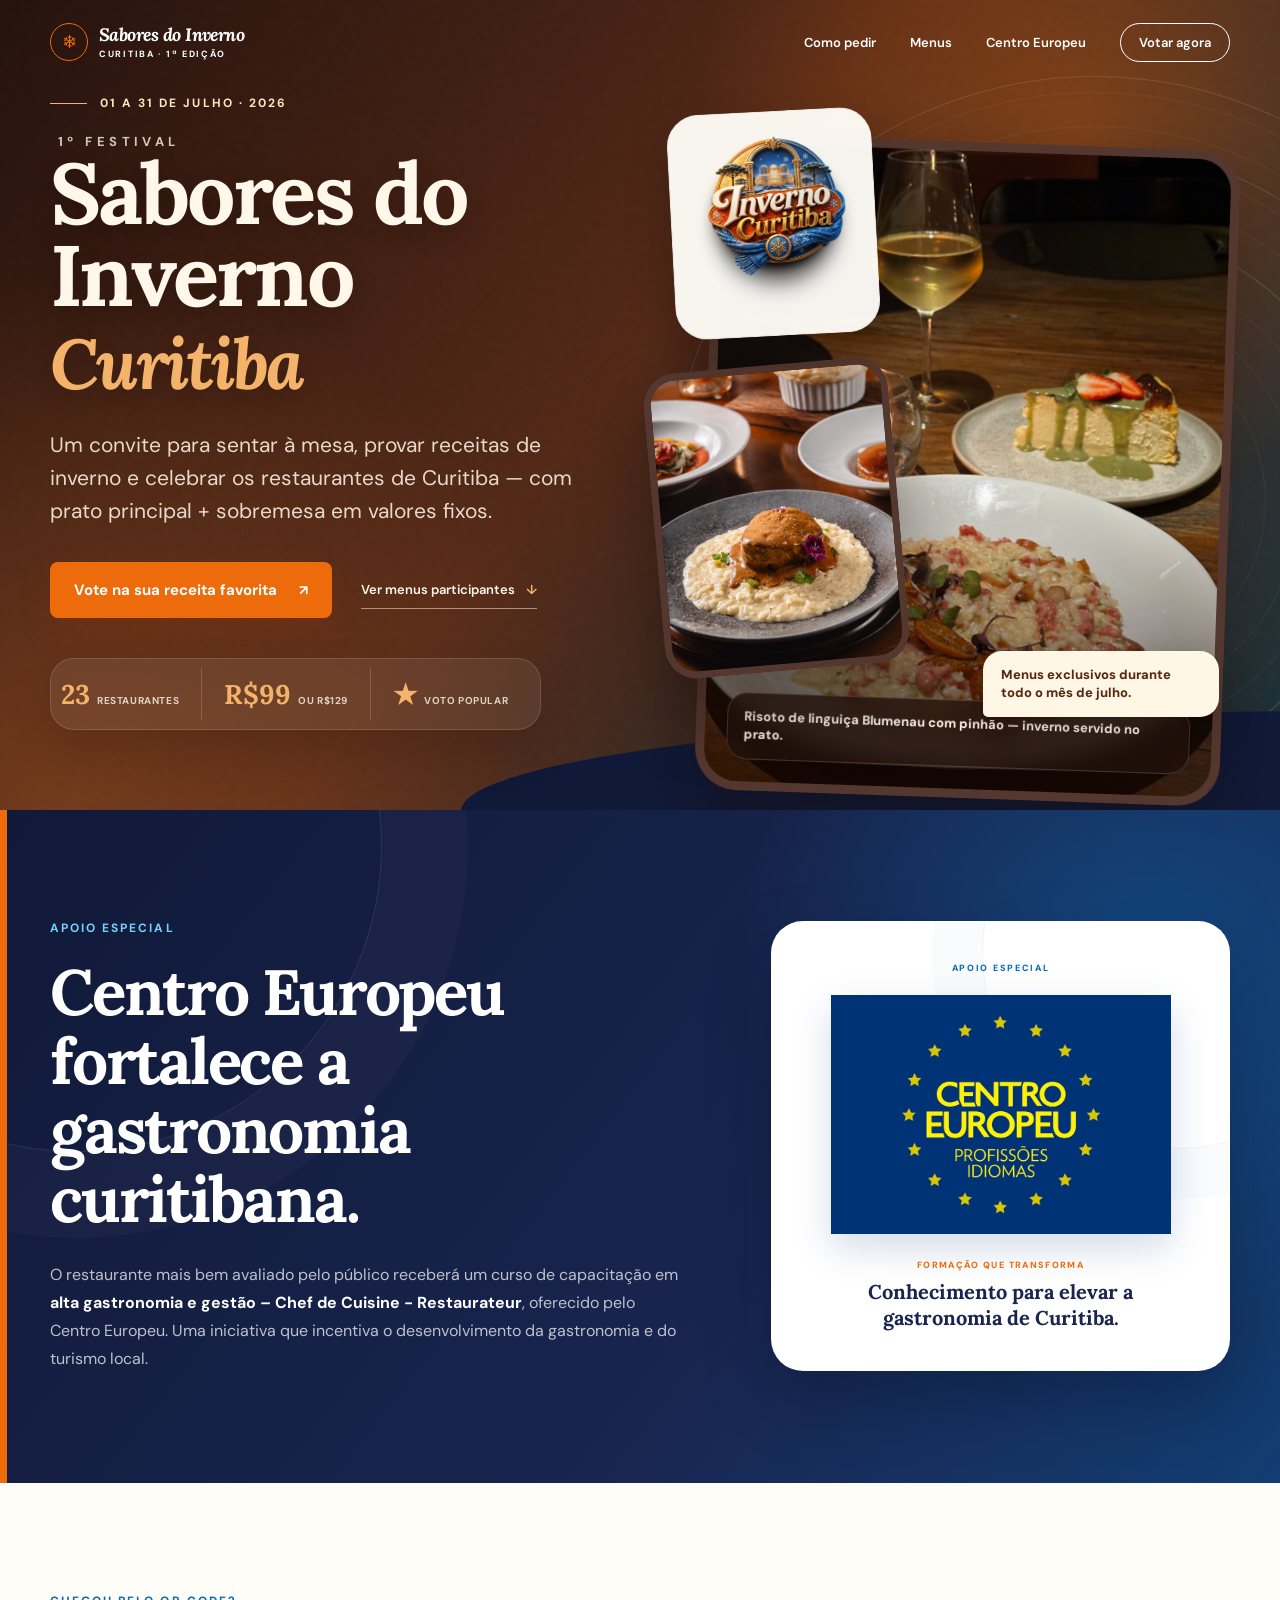
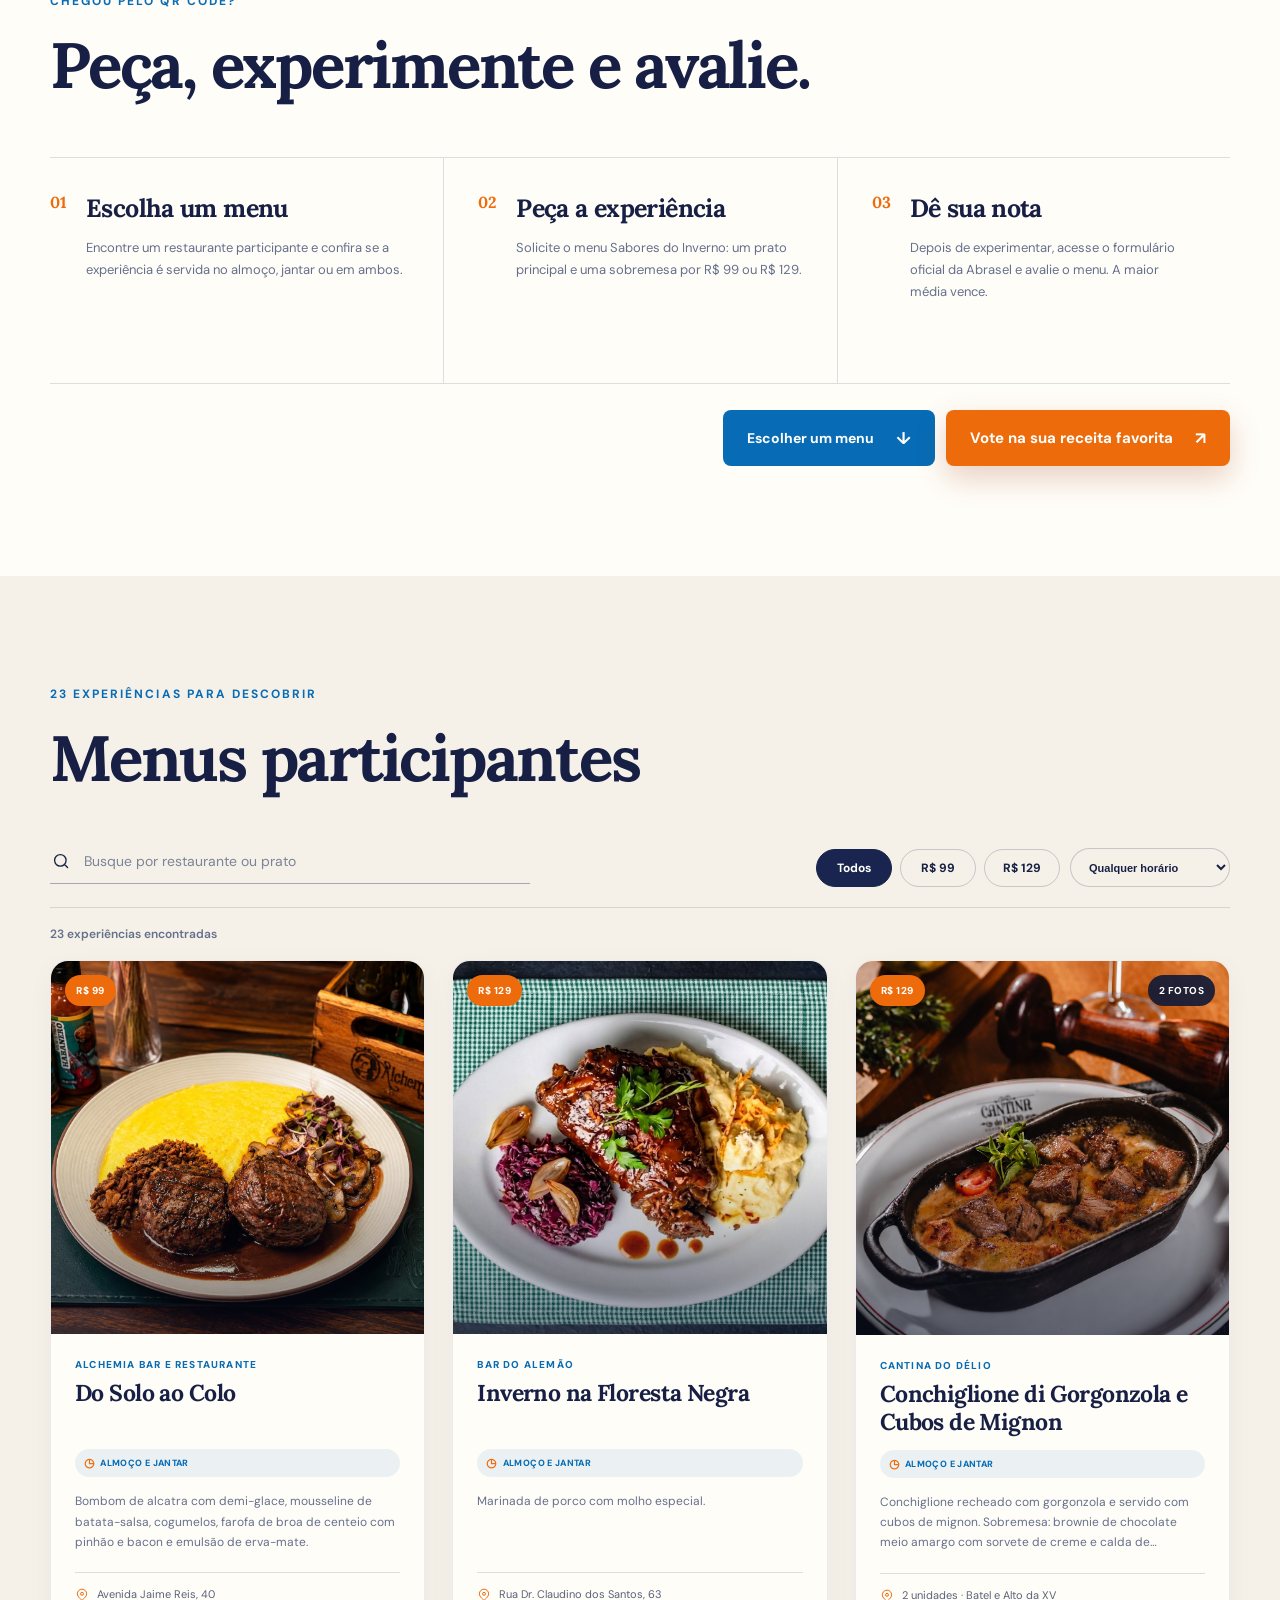
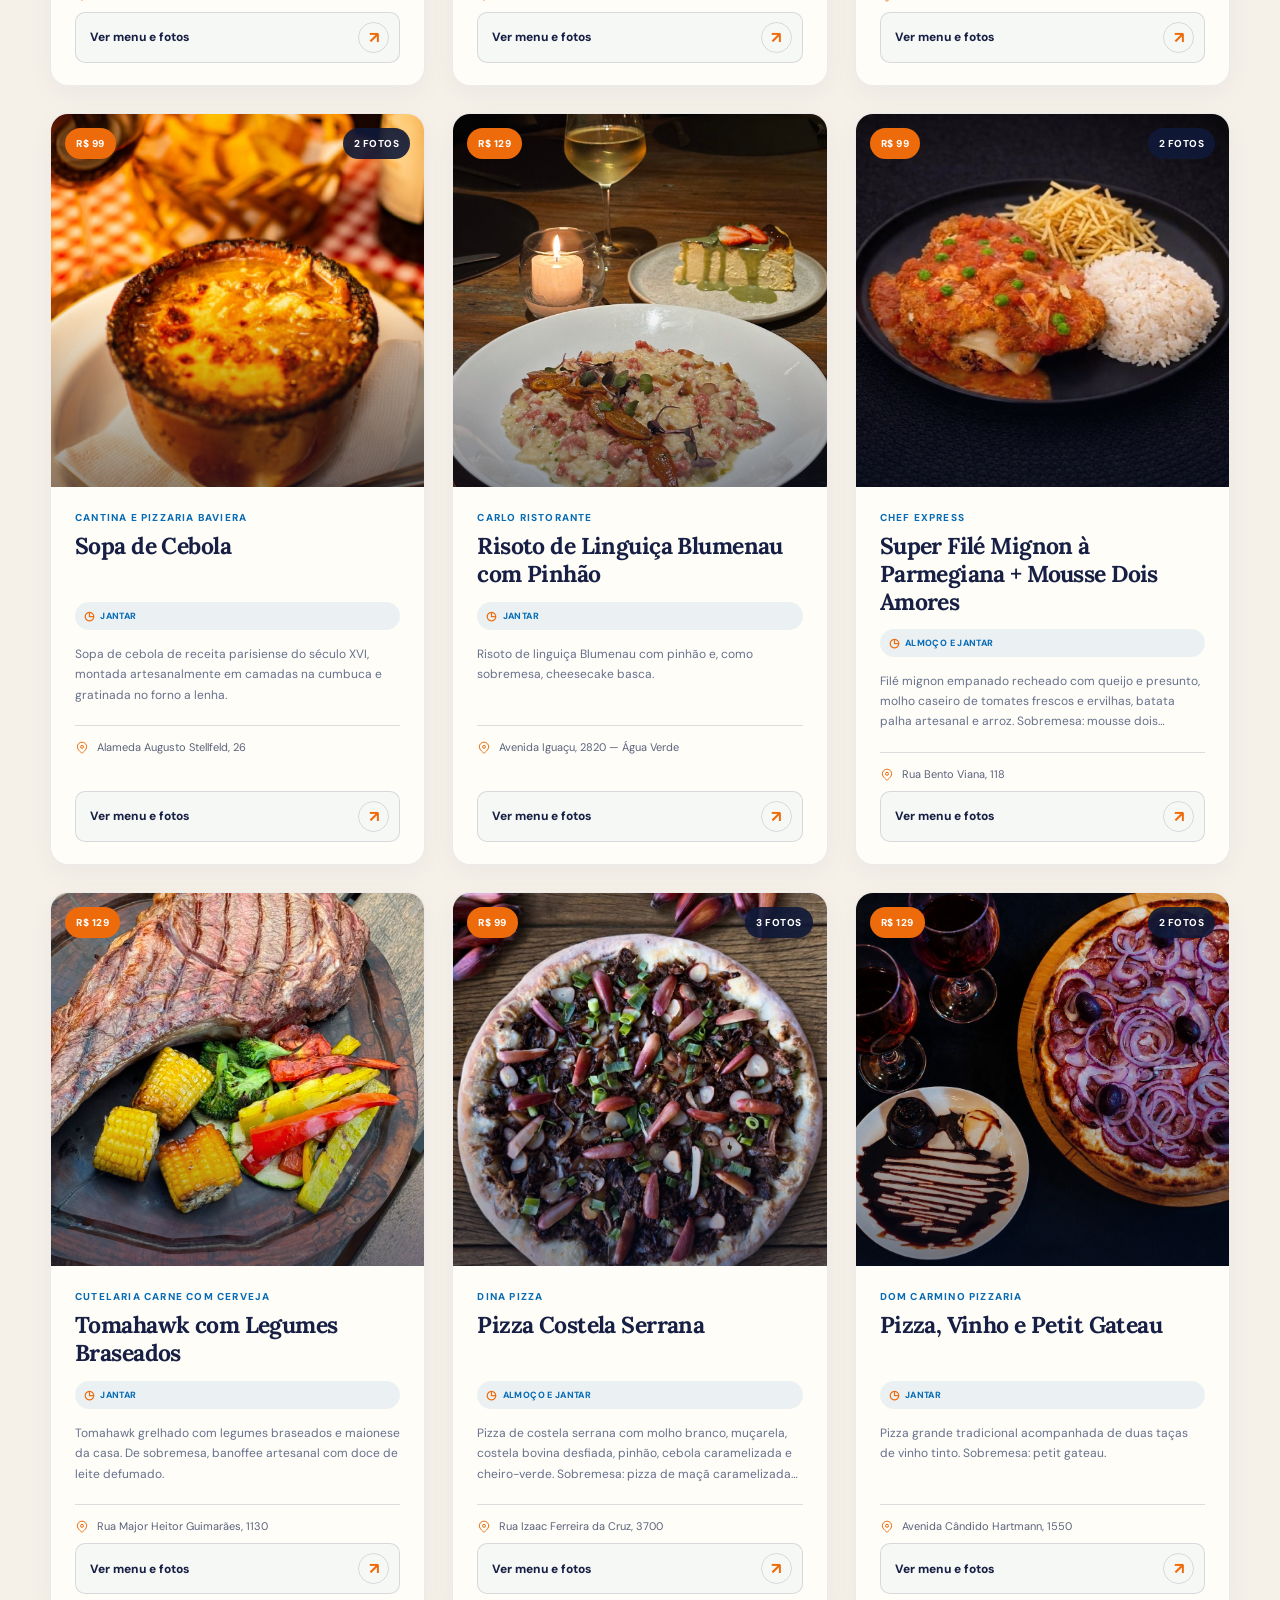
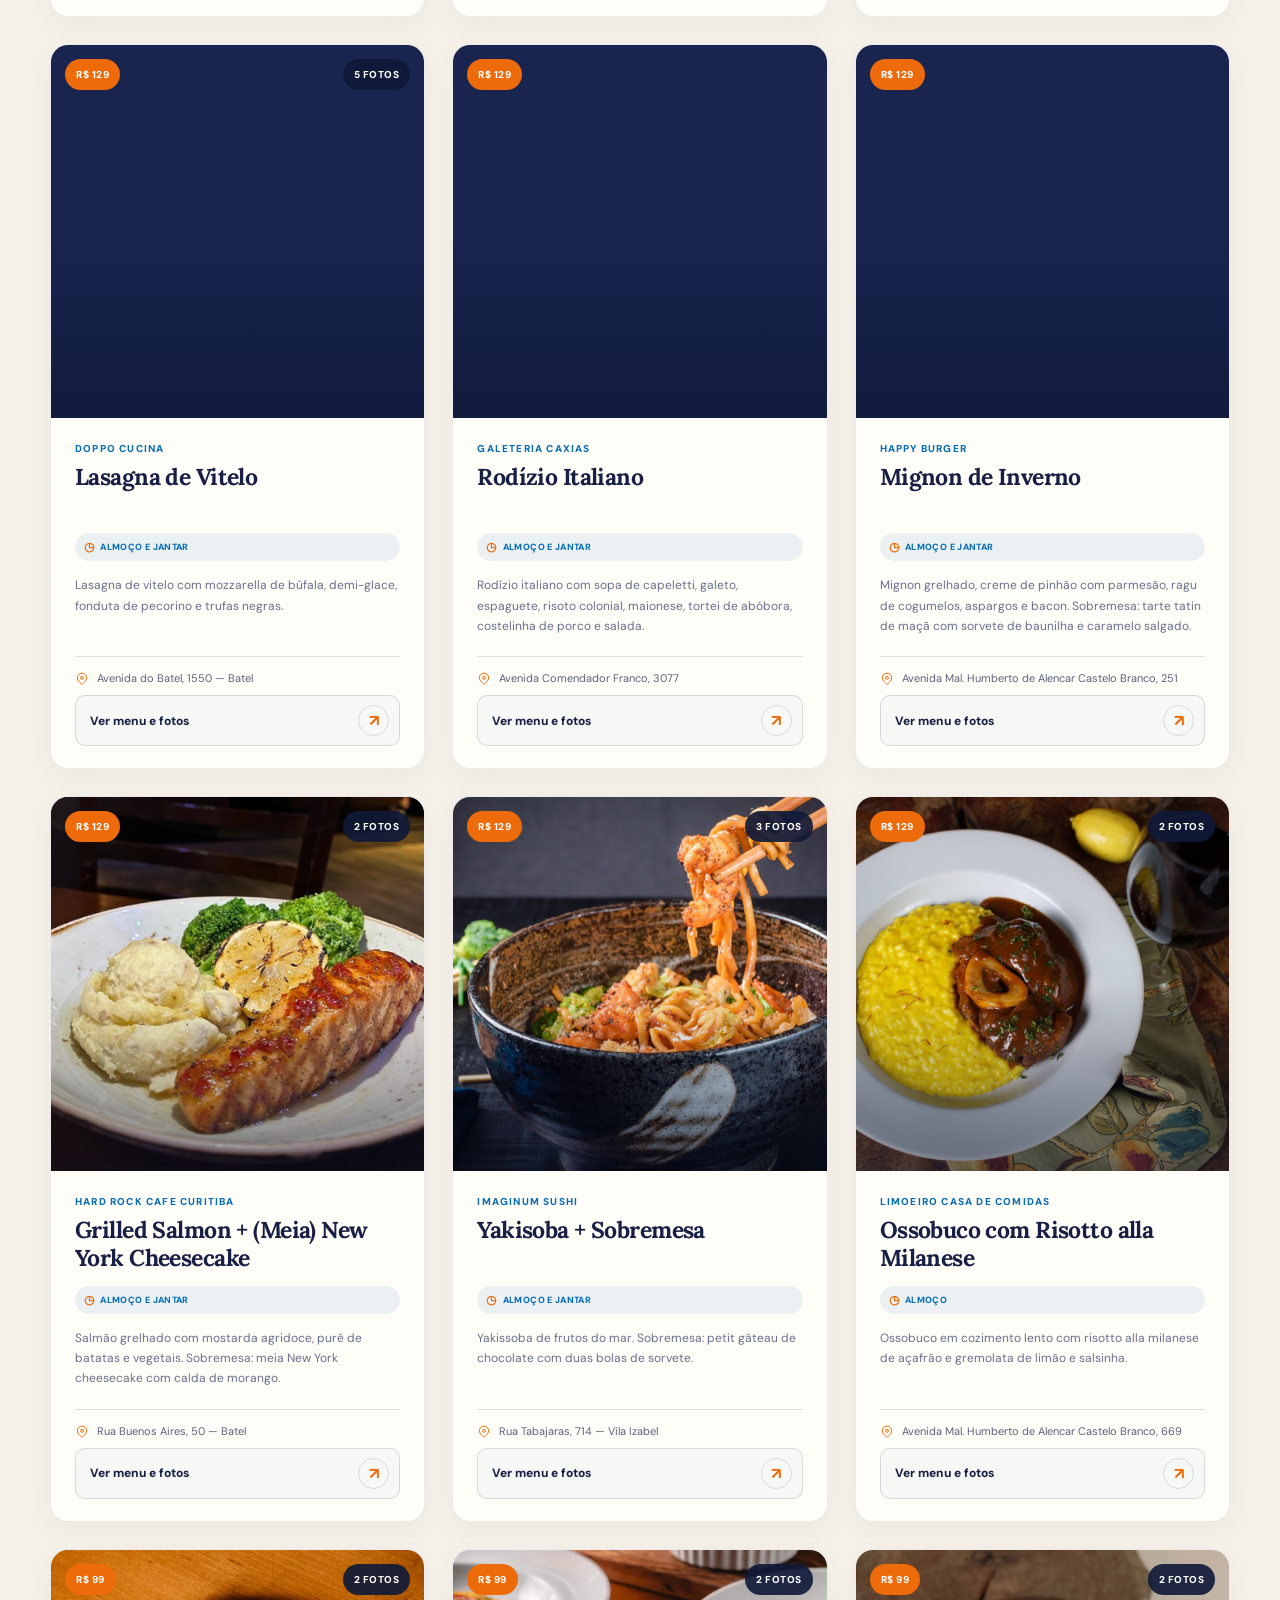
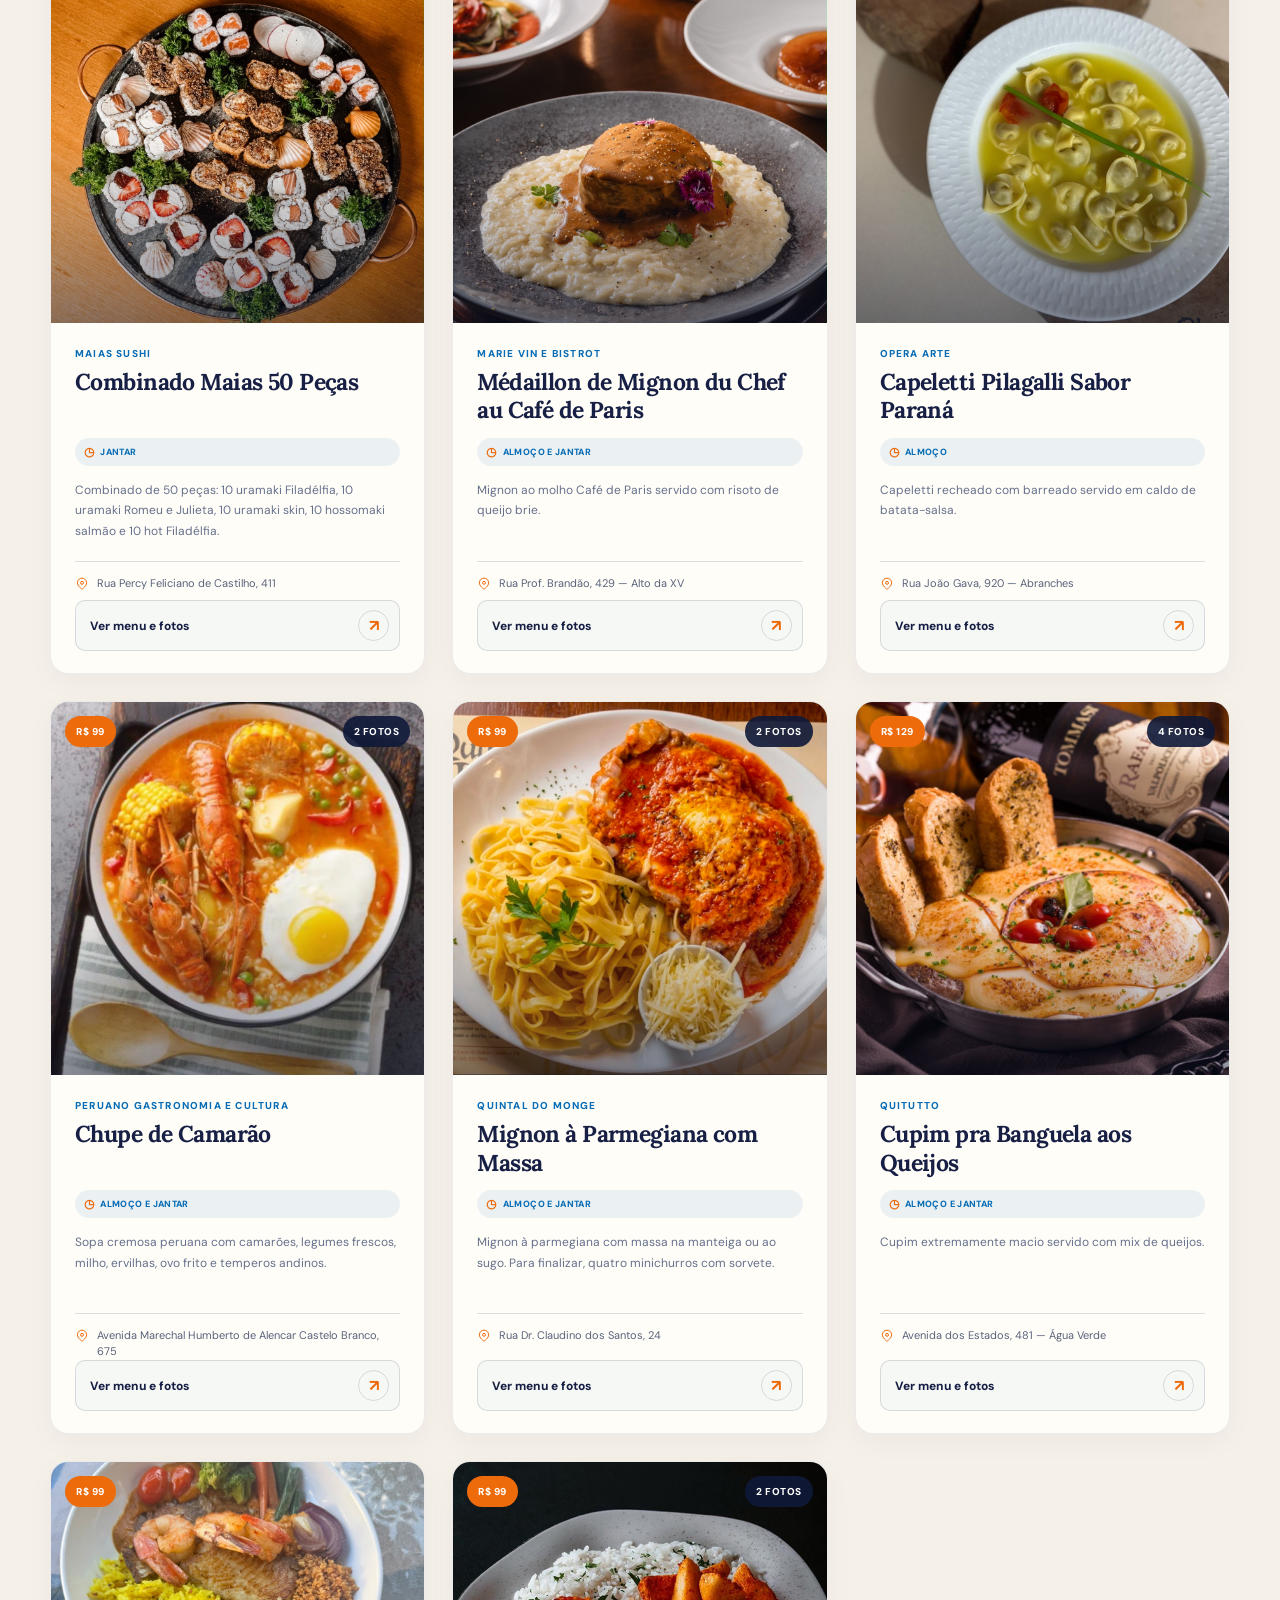
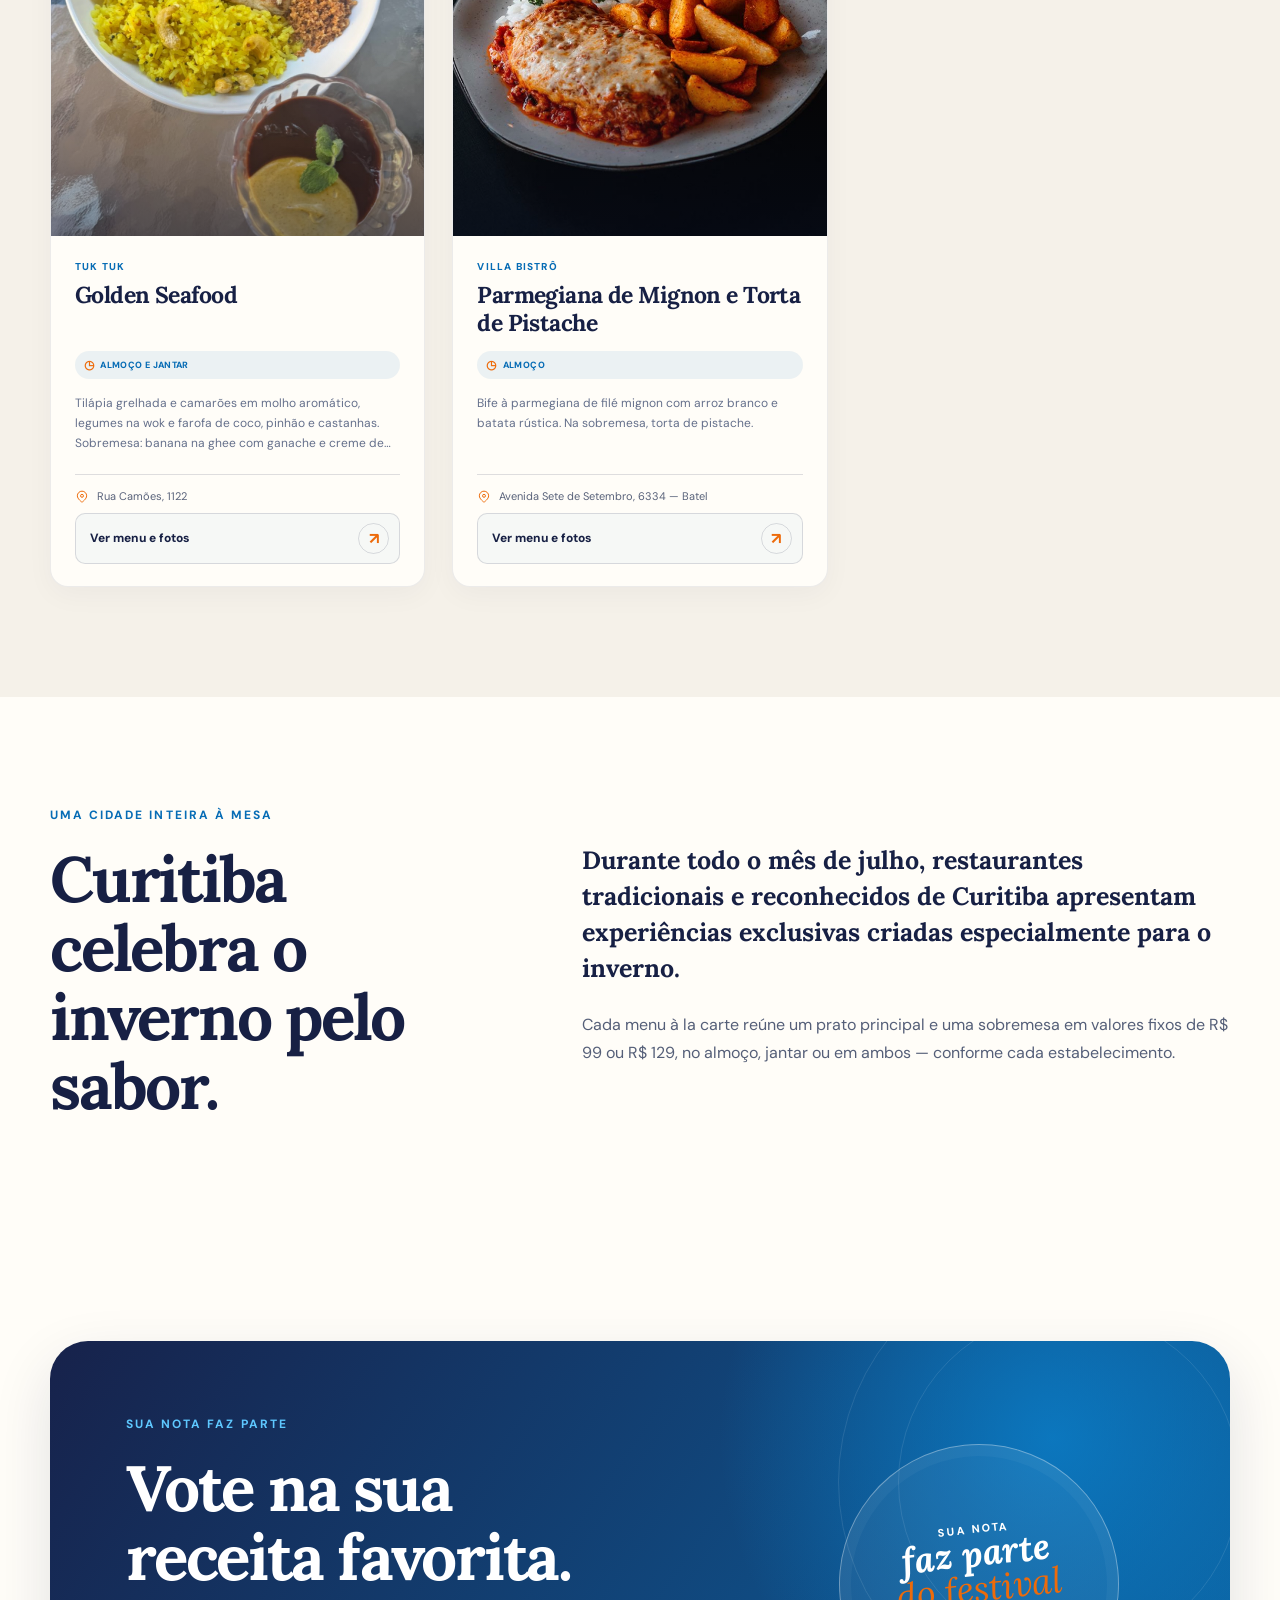
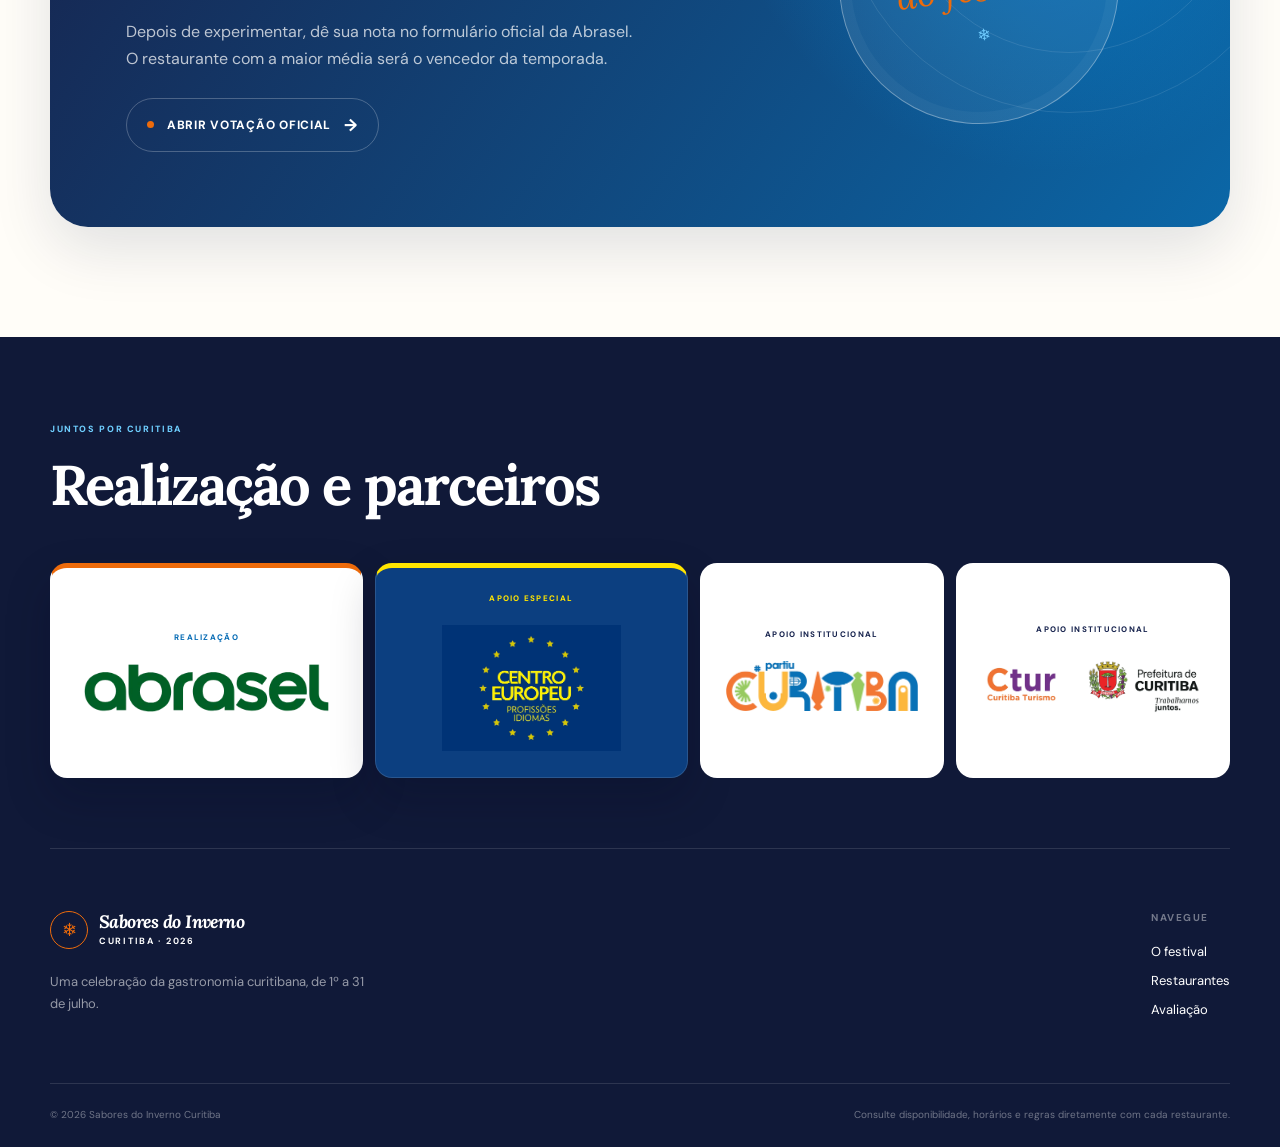
==== commit fb0439e8: "Ajusta texto do botao de votacao" ====
--- a/index.html
+++ b/index.html
@@ -241,7 +241,7 @@
     </main>
 
     <a class="mobile-vote-bar" href="#votacao" data-voting-link data-active-label="Vote na sua receita favorita" aria-disabled="true">
-      <span><small>Já experimentou?</small><strong class="vote-link-label">Votação em breve</strong></span>
+      <span><small>Votação oficial</small><strong class="vote-link-label">Votação em breve</strong></span>
       <i aria-hidden="true">↗</i>
     </a>
 
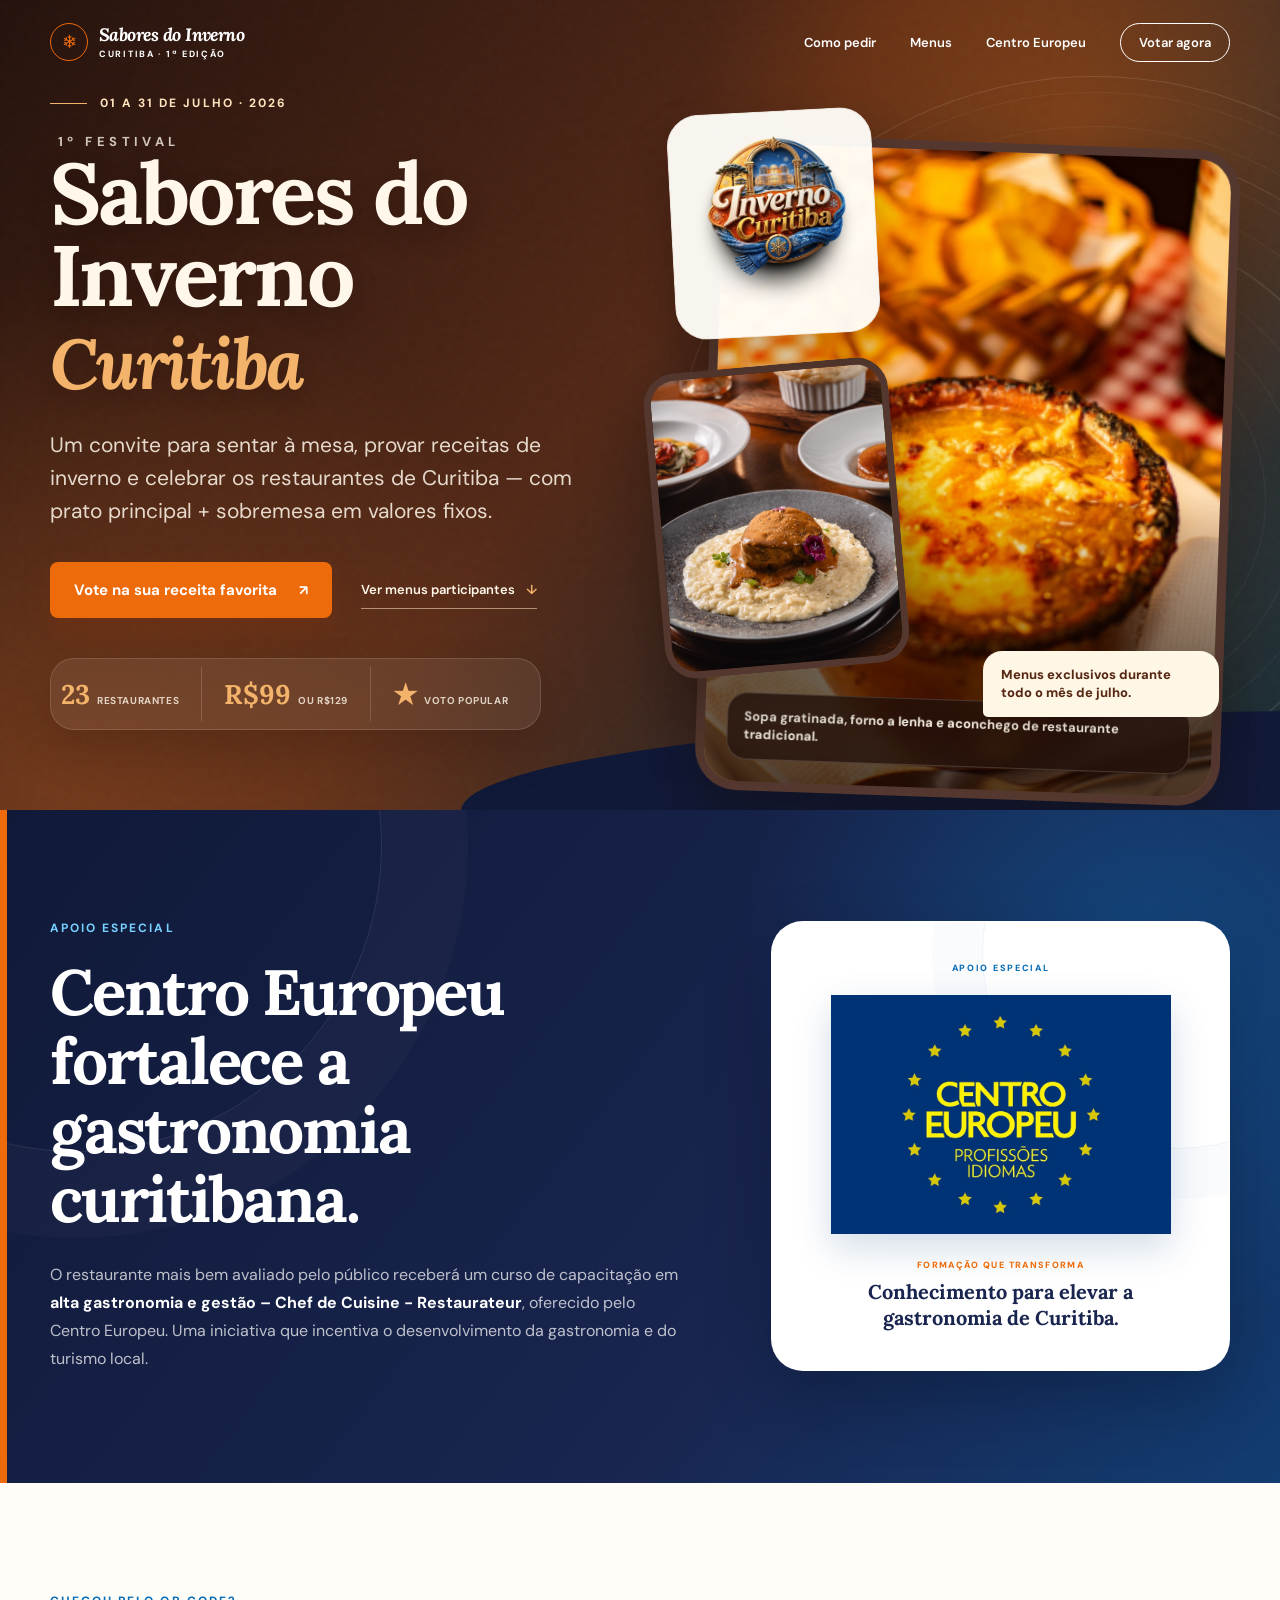
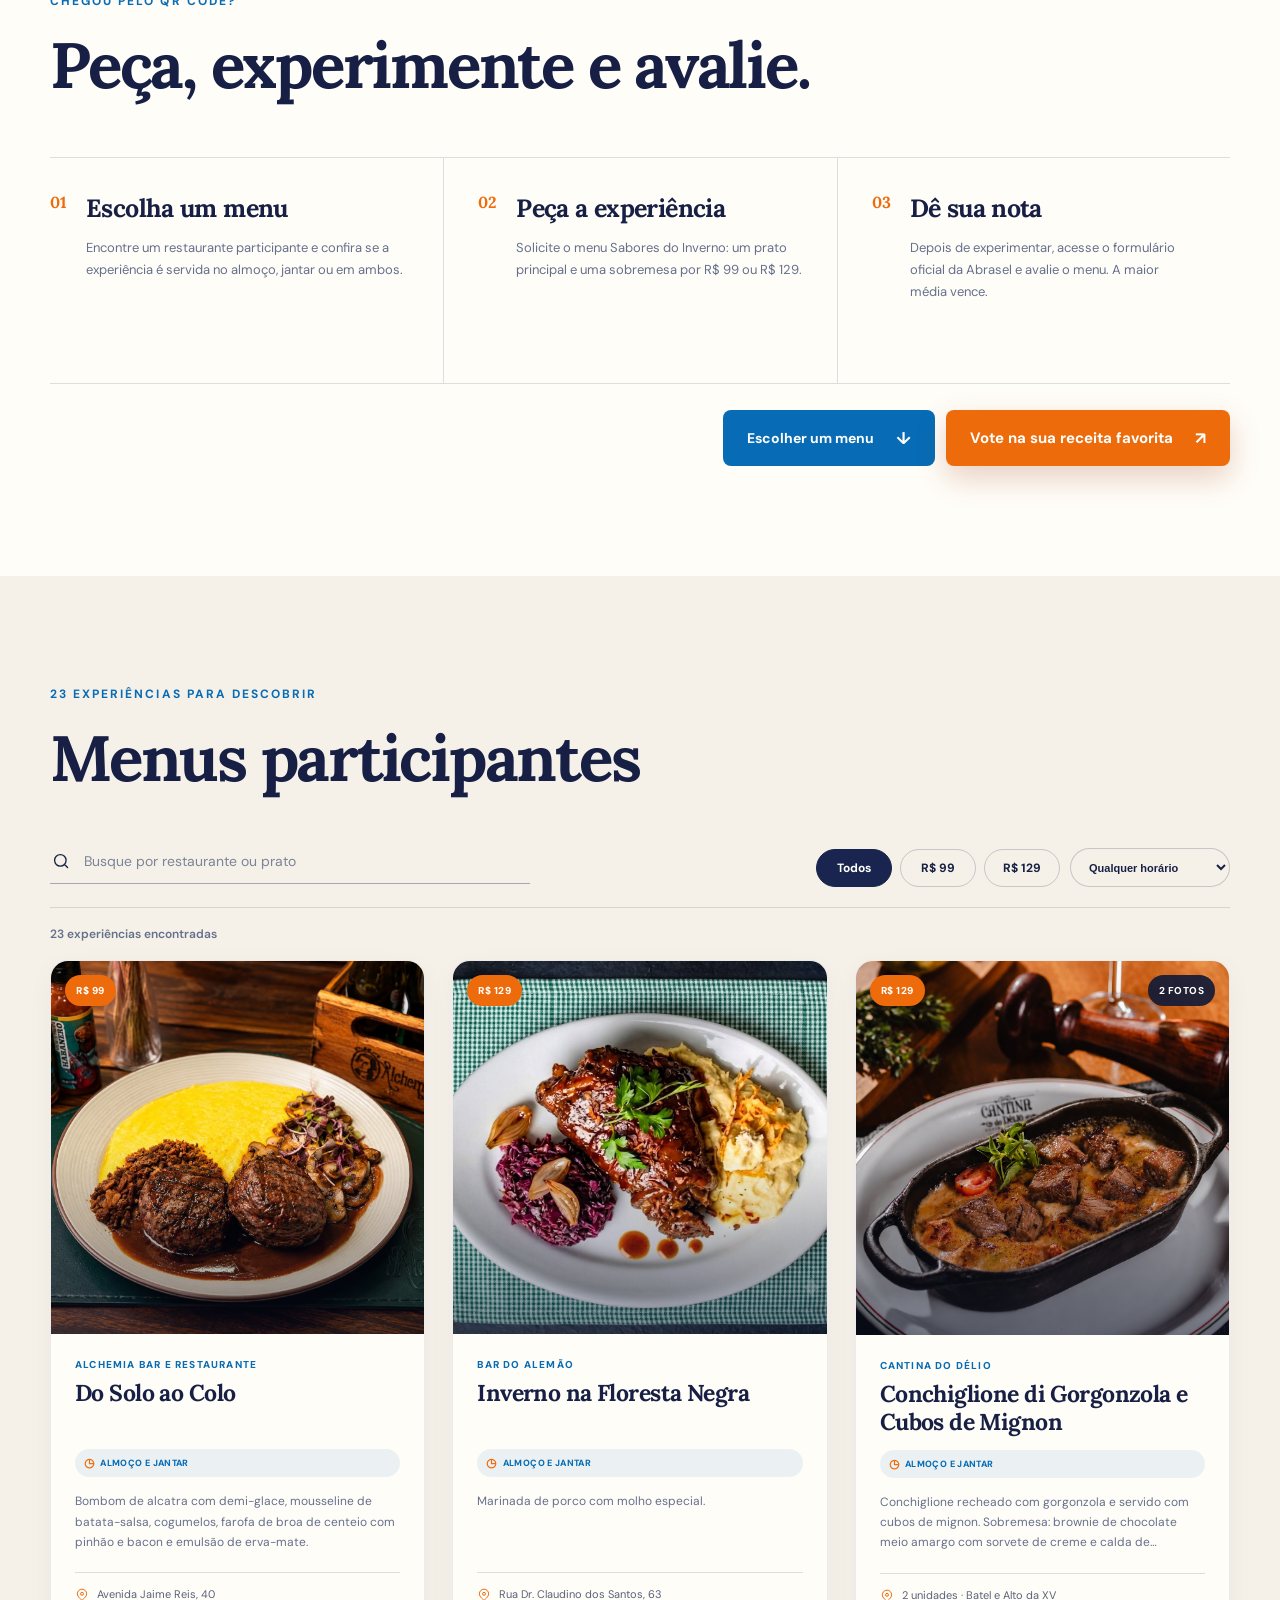
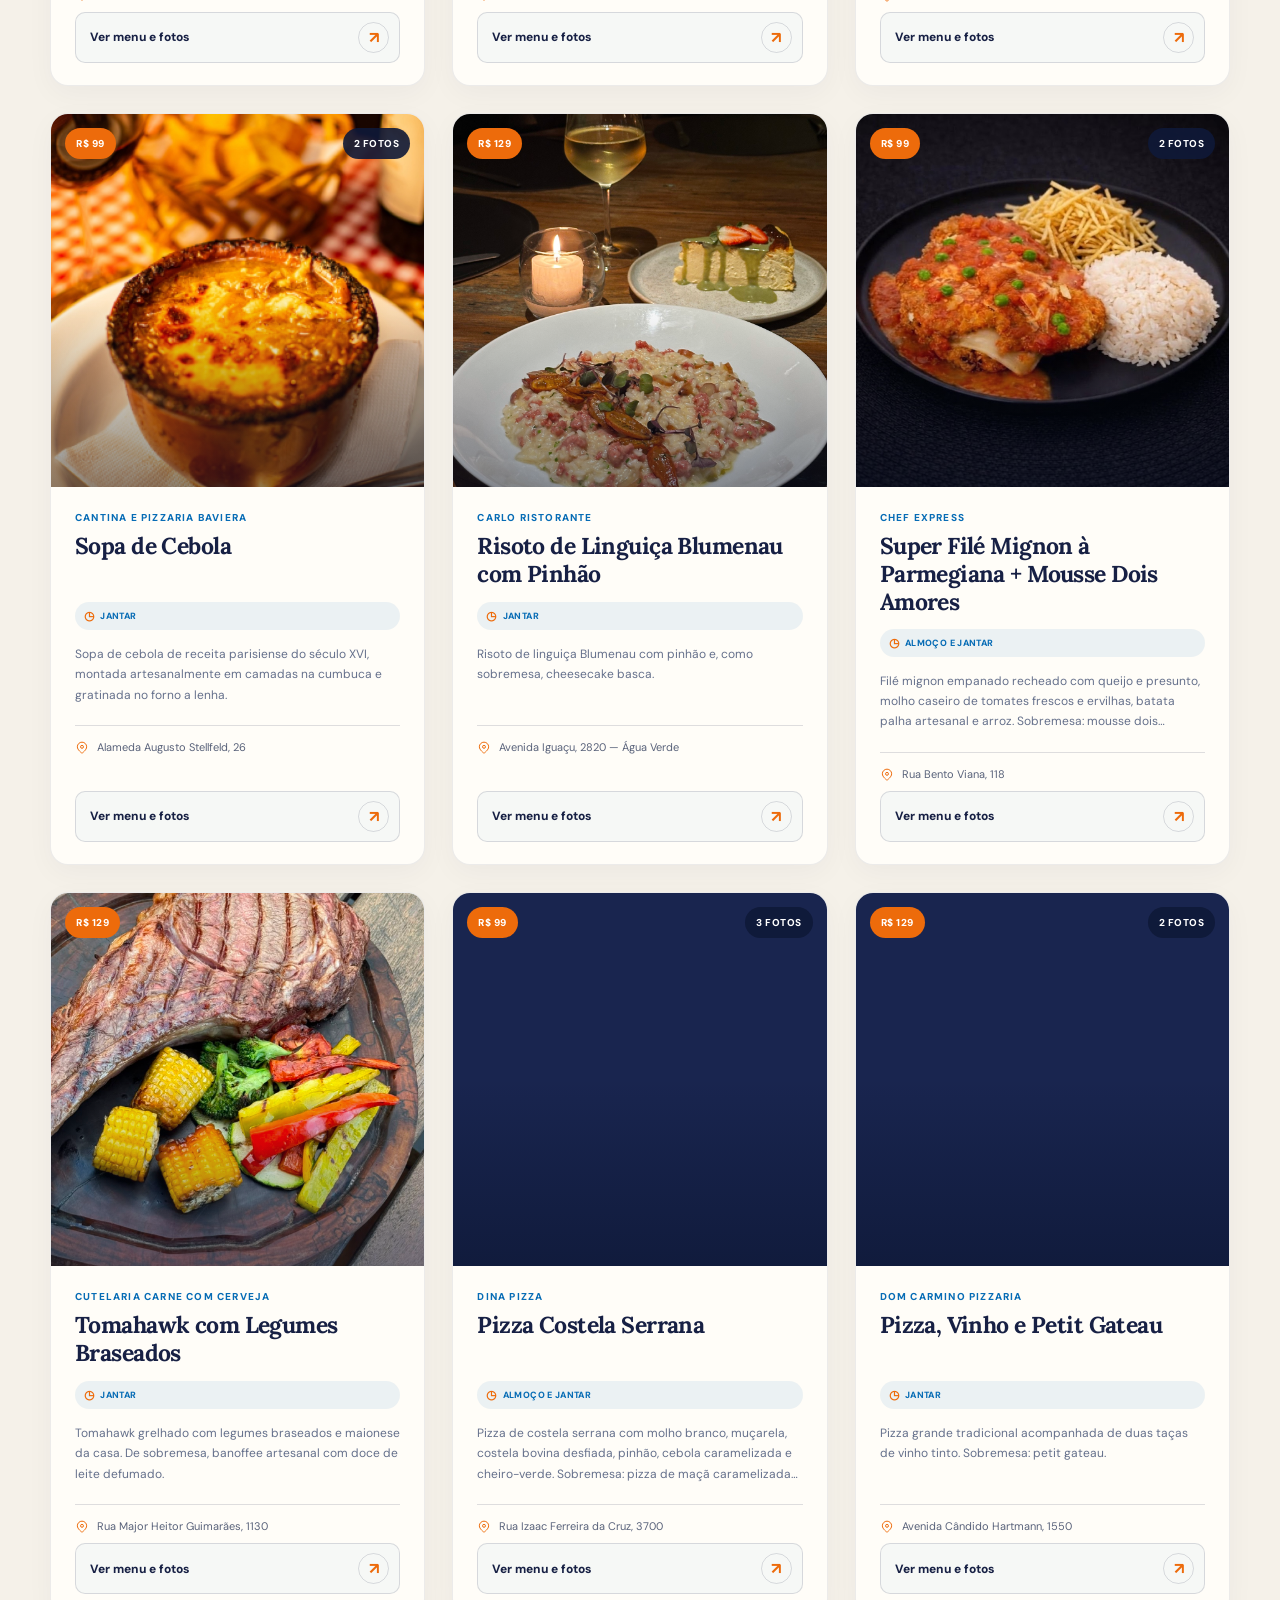
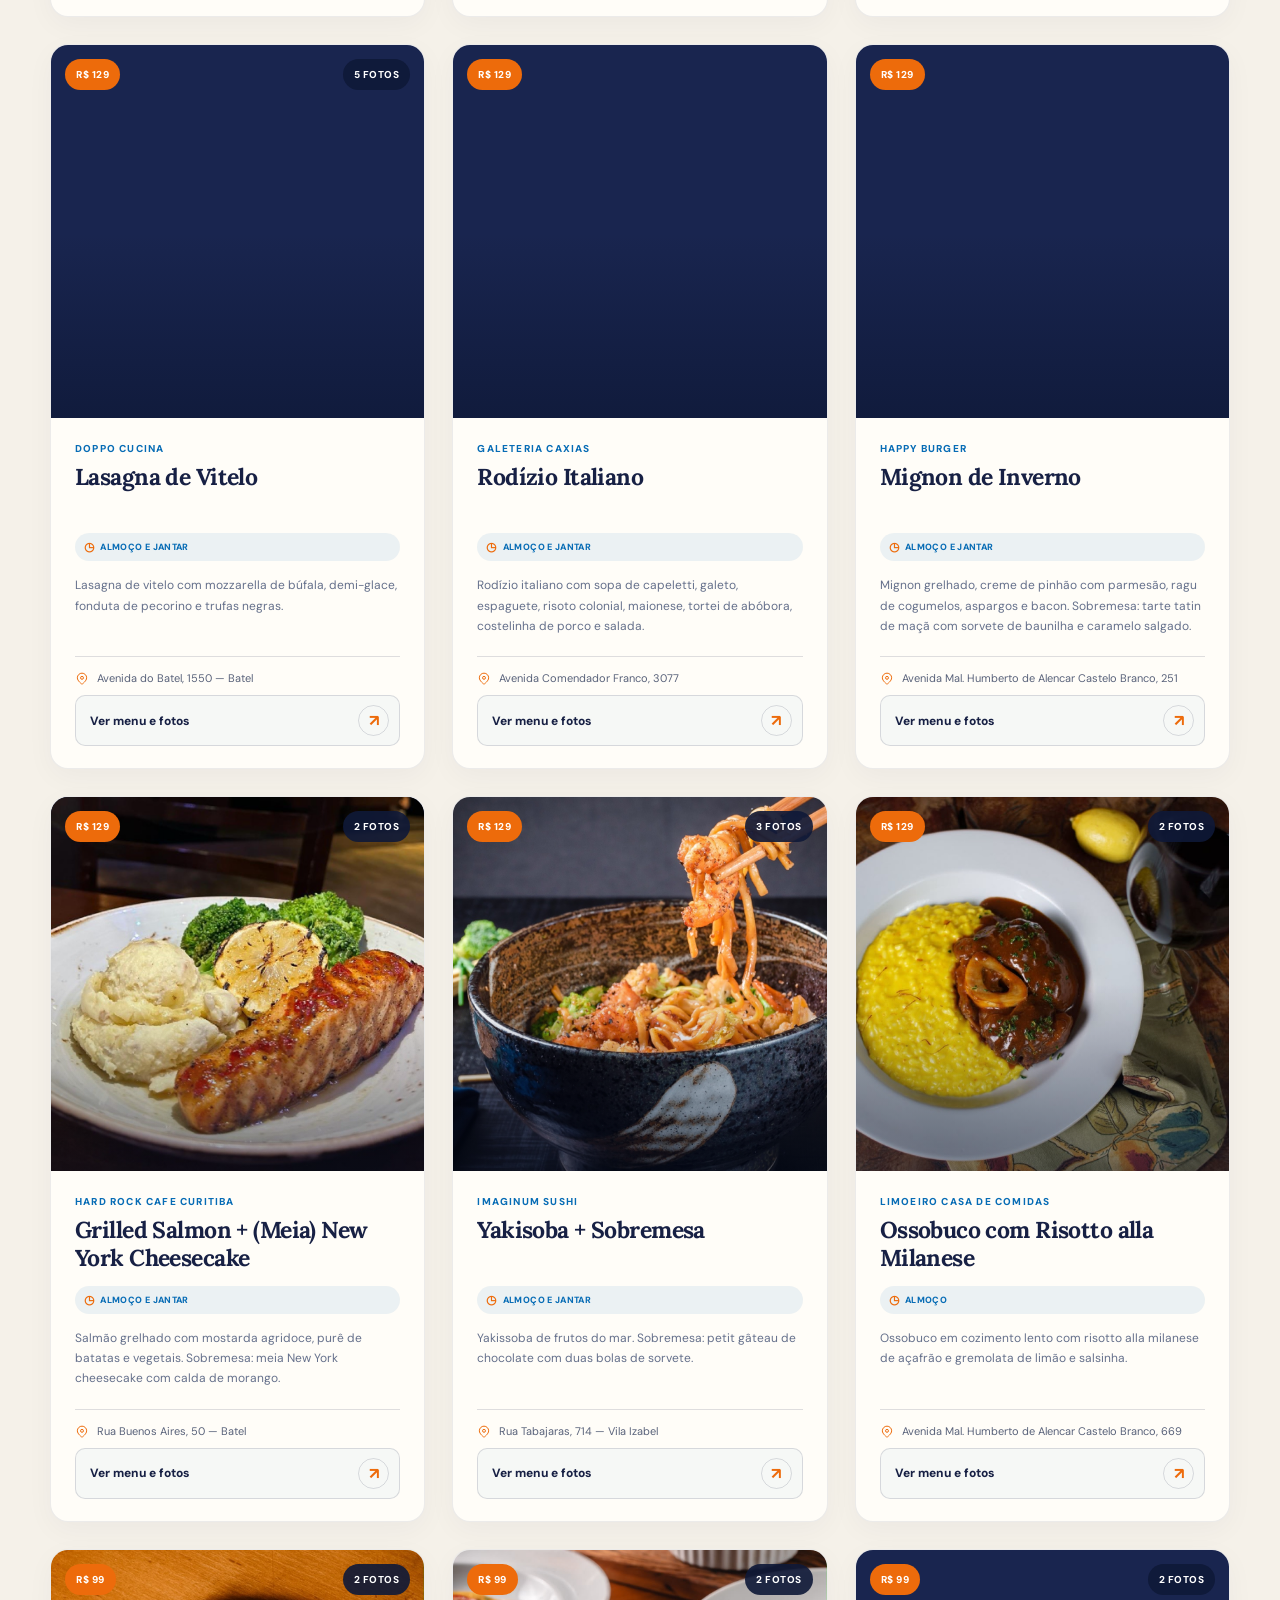
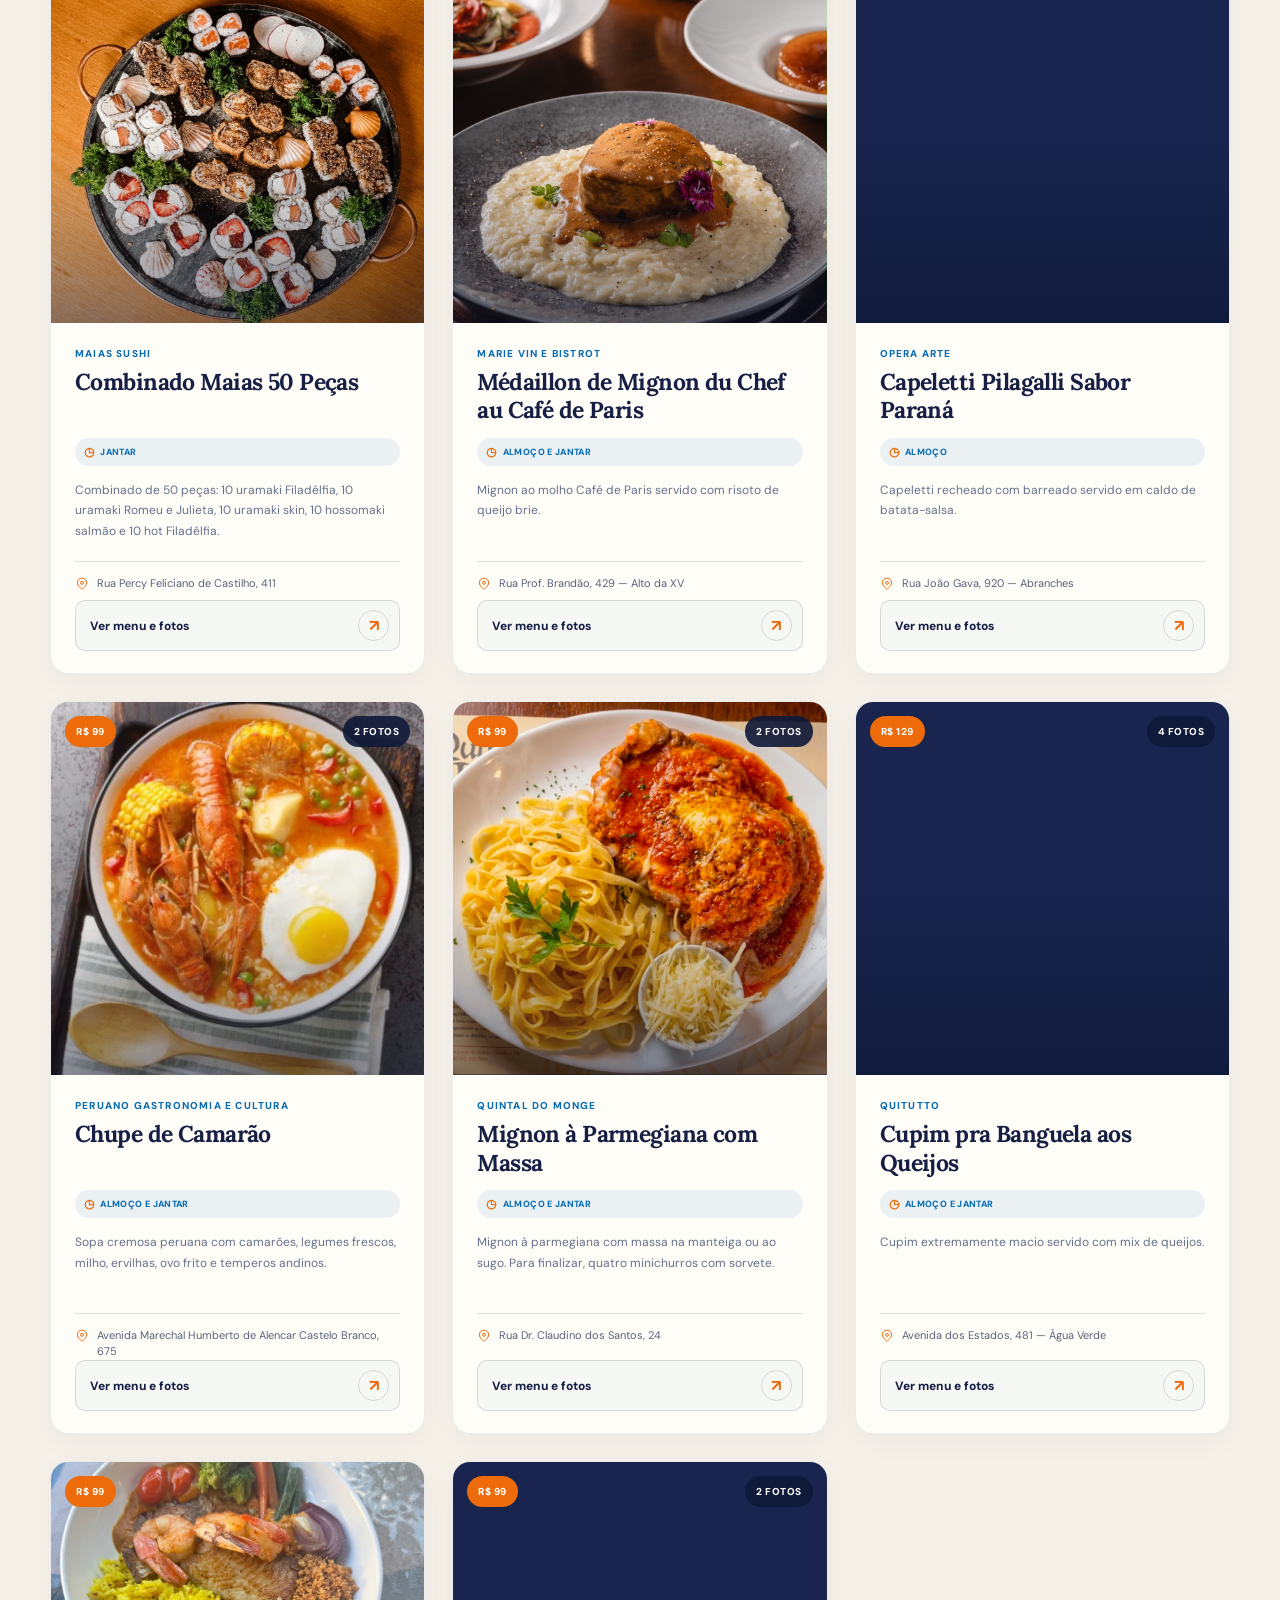
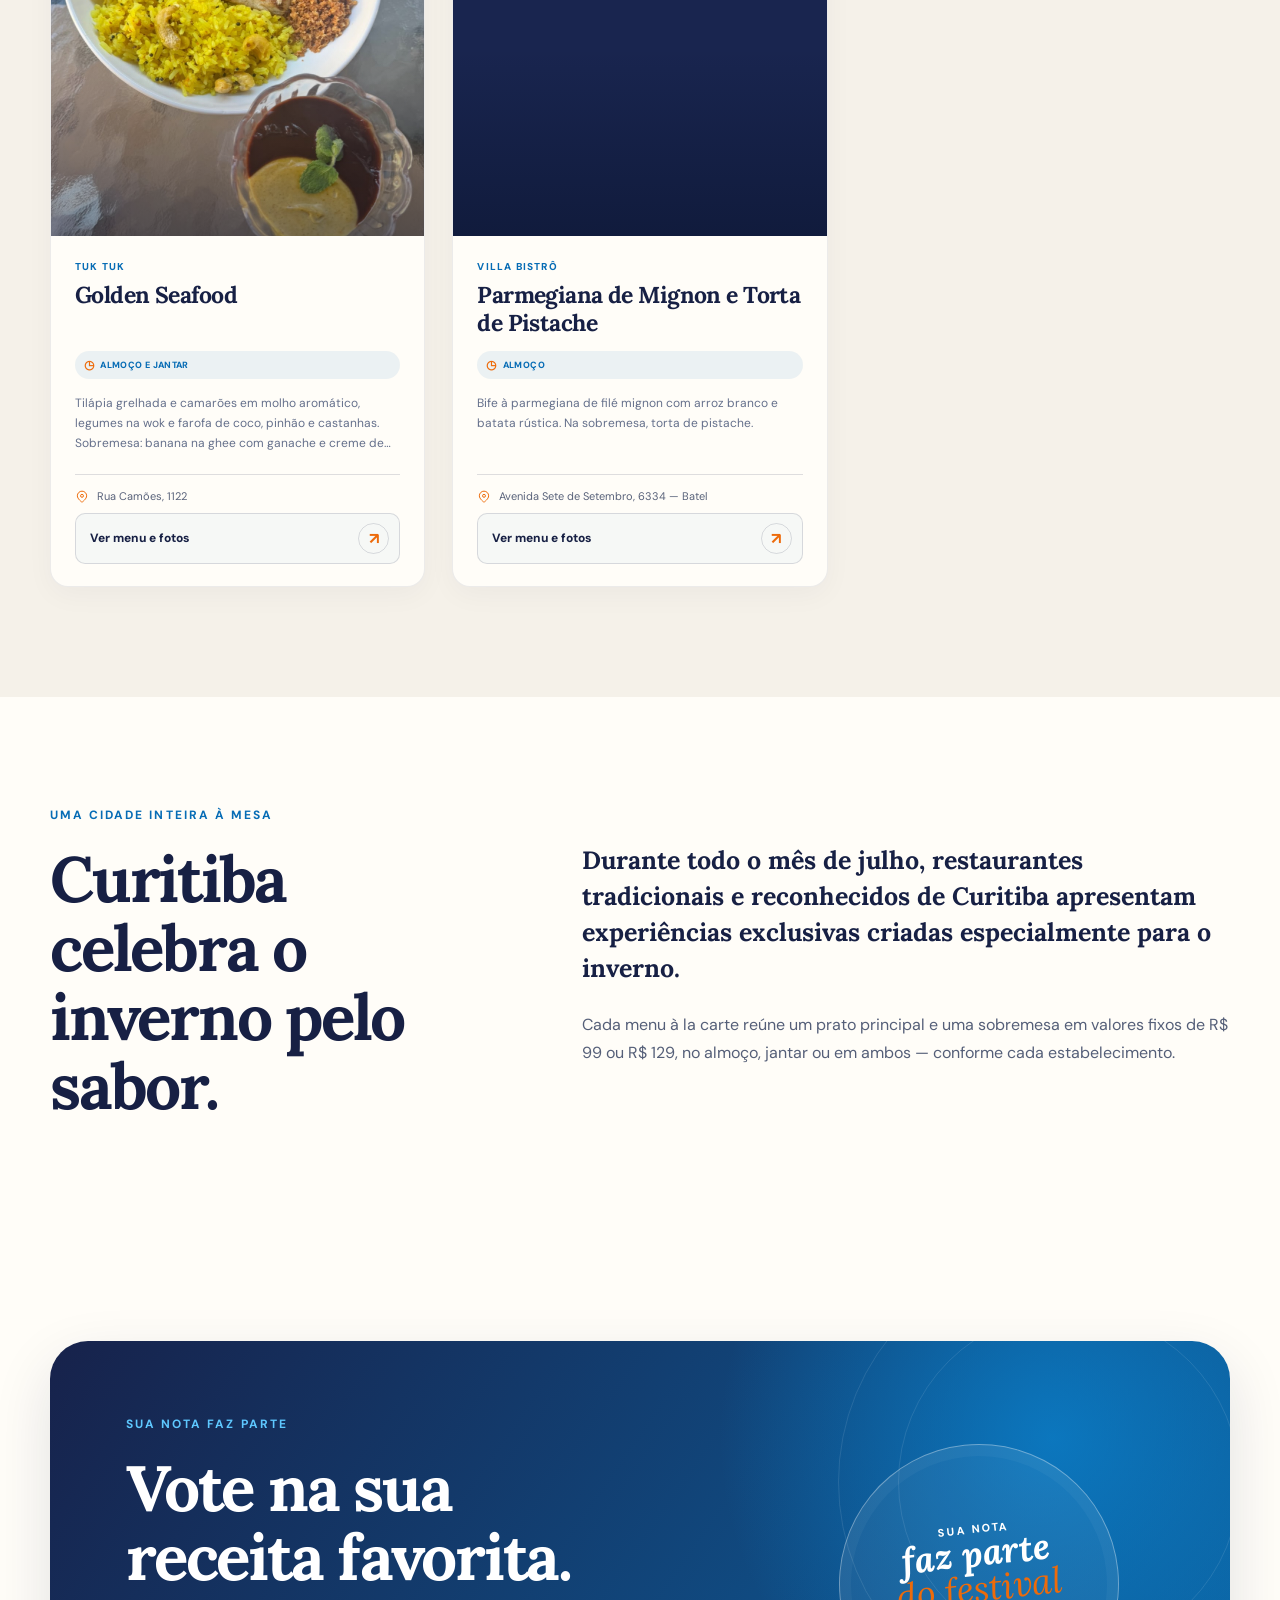
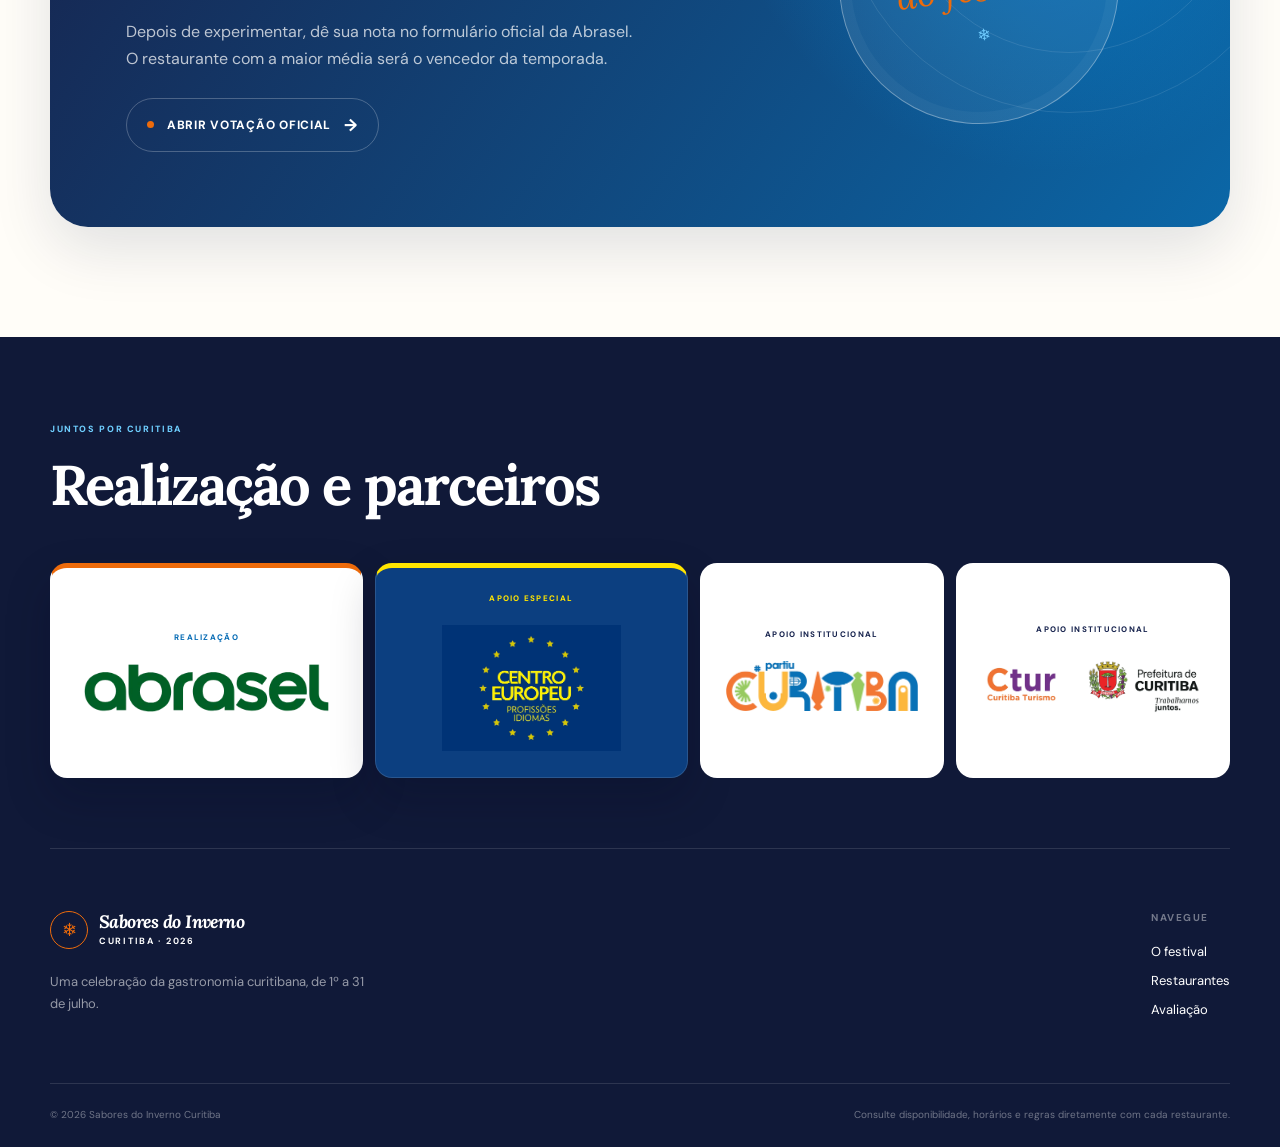
==== commit ccec9fb4: "Melhora eventos do Analytics" ====
--- a/index.html
+++ b/index.html
@@ -30,7 +30,7 @@
       gtag("js", new Date());
       gtag("config", "G-2K70ZFH6ZS");
     </script>
-    <script src="app.js?v=20260627-mobile-final" defer></script>
+    <script src="app.js?v=20260627-analytics-v2" defer></script>
     <script src="votacao-oficial.js?v=20260627-vote-gate" defer></script>
   </head>
   <body>
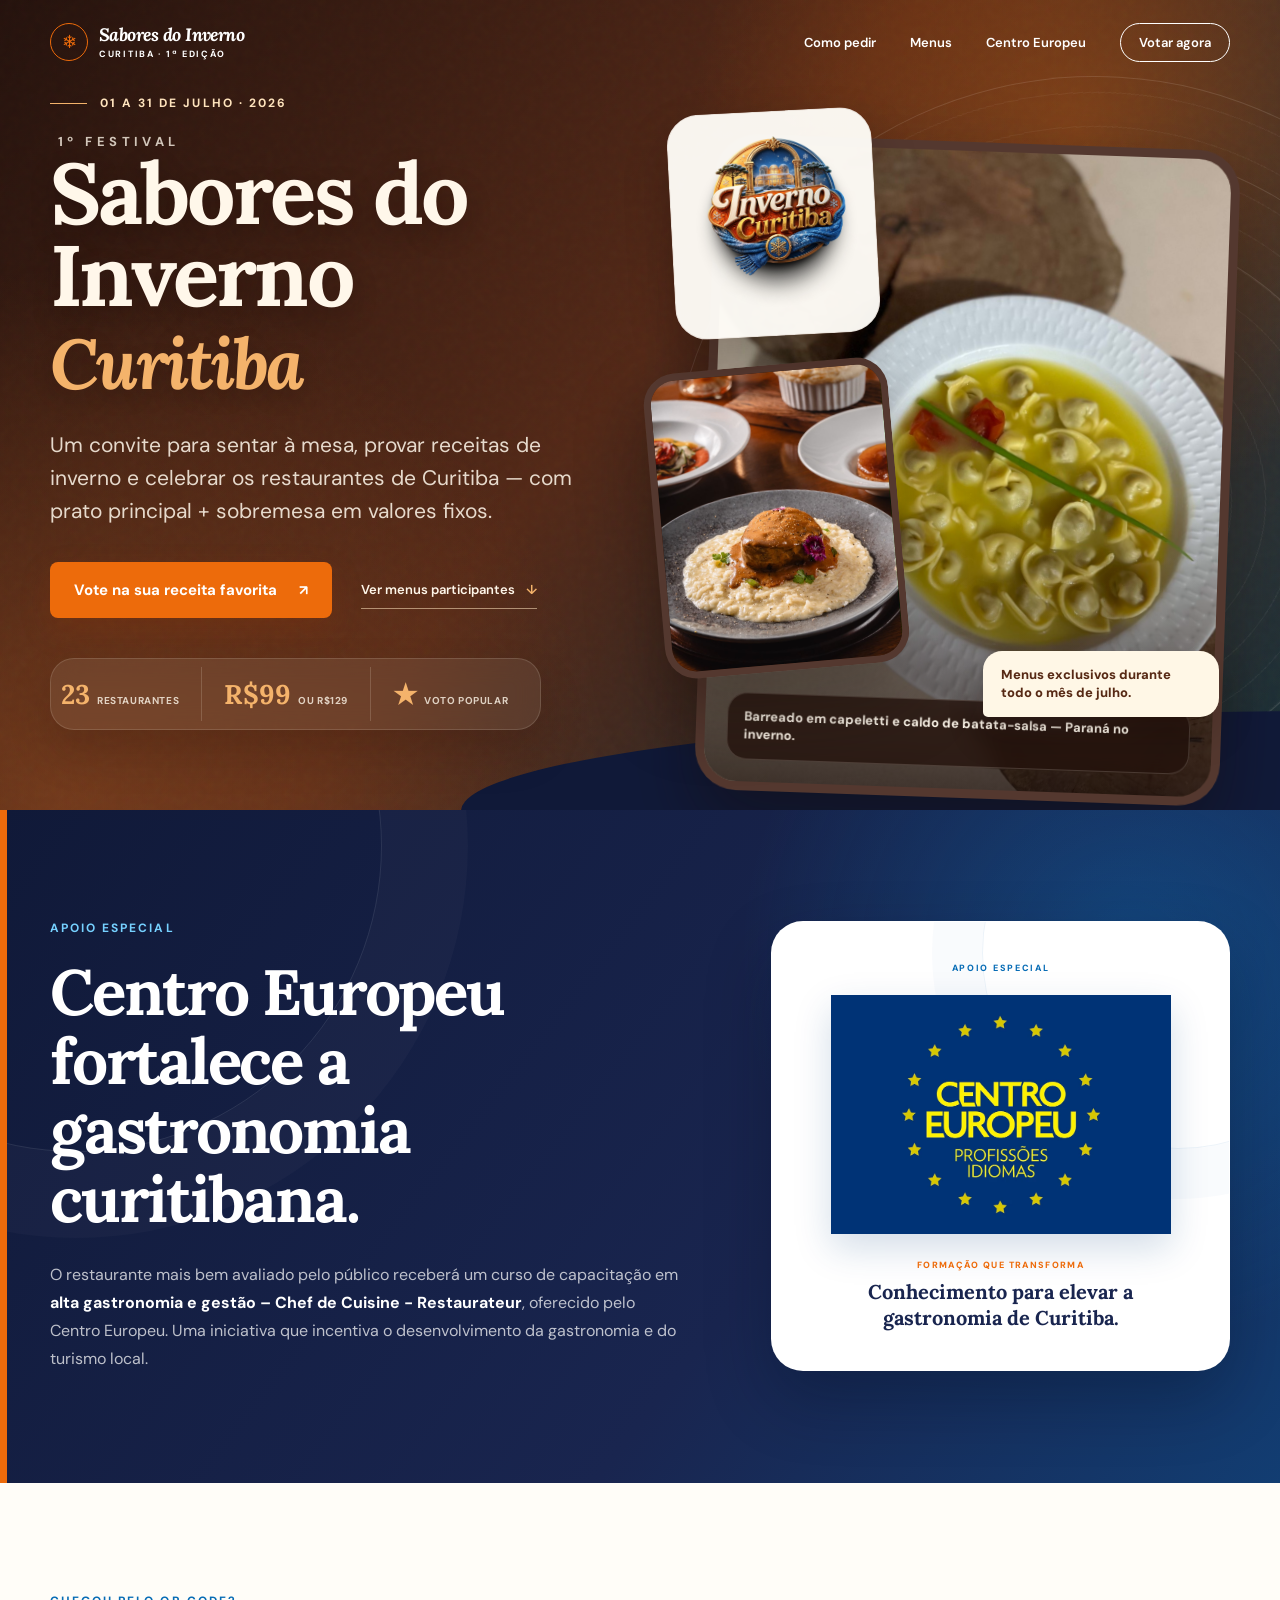
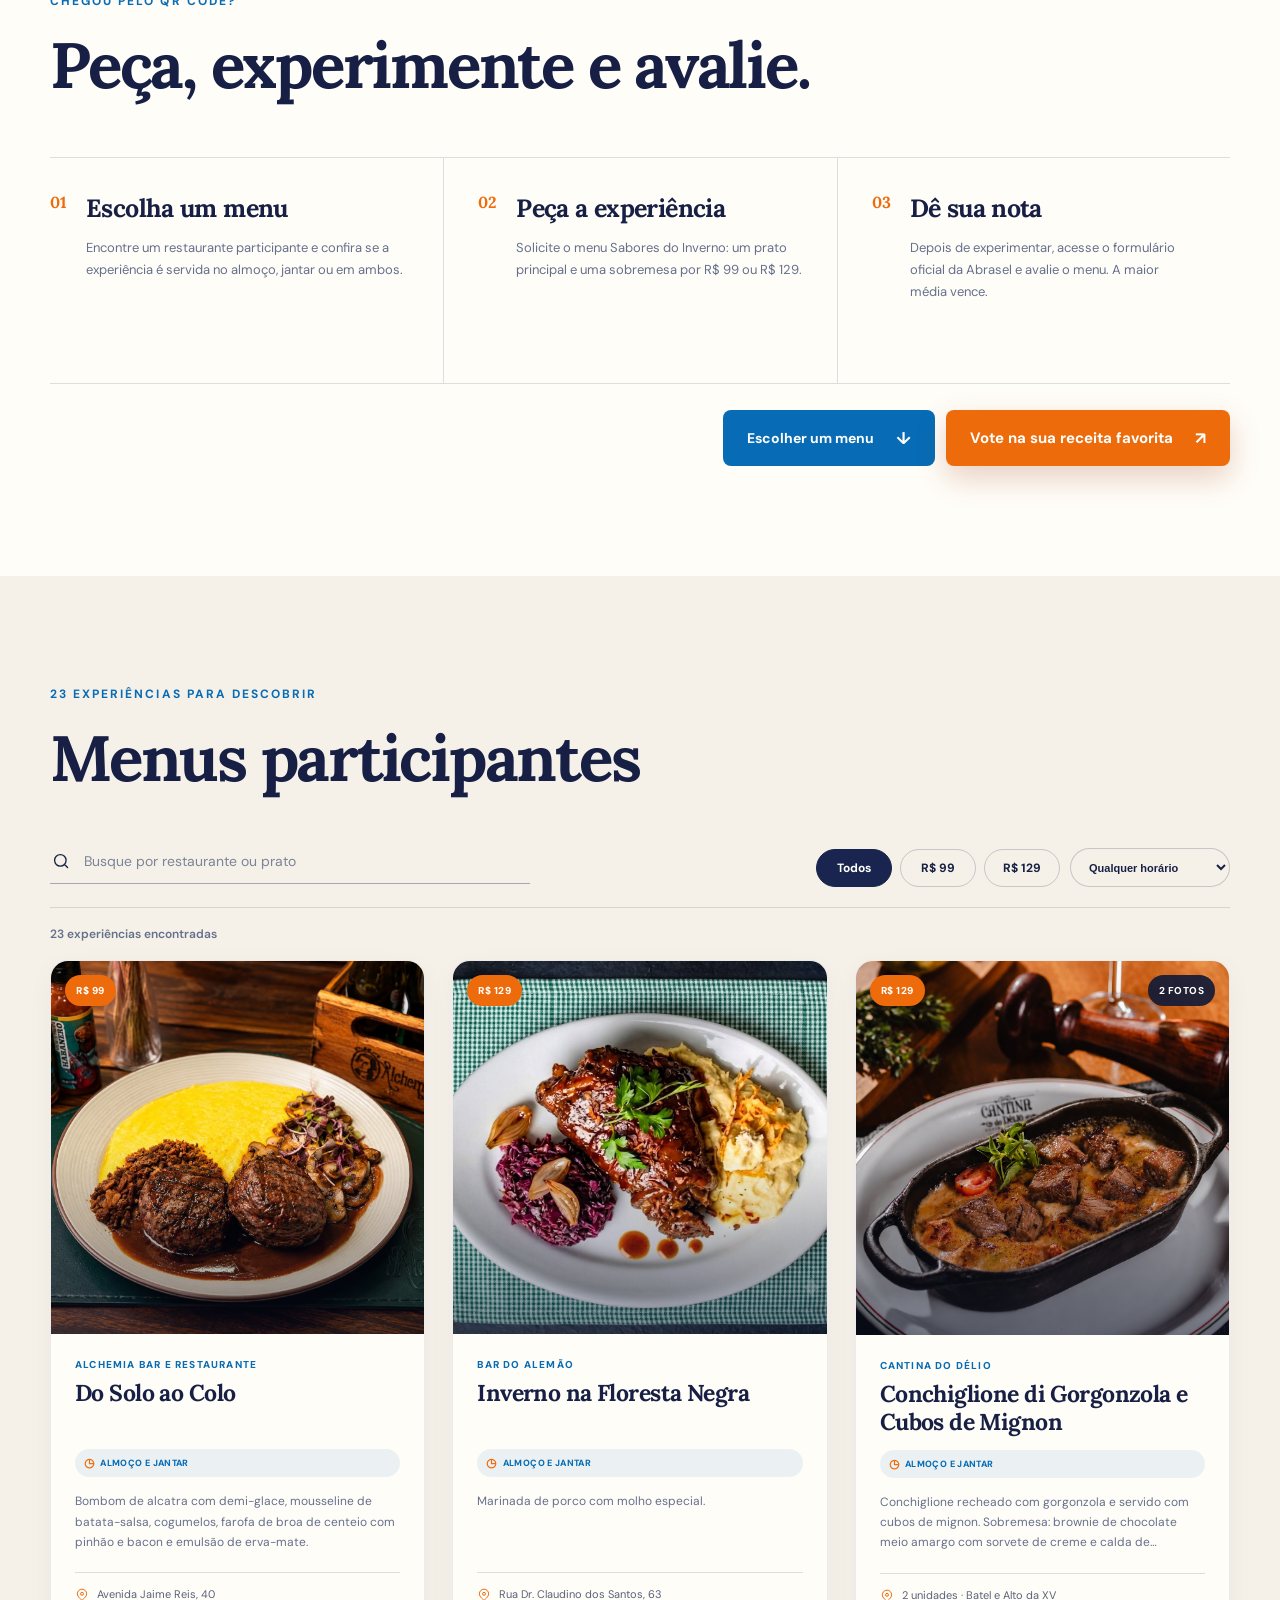
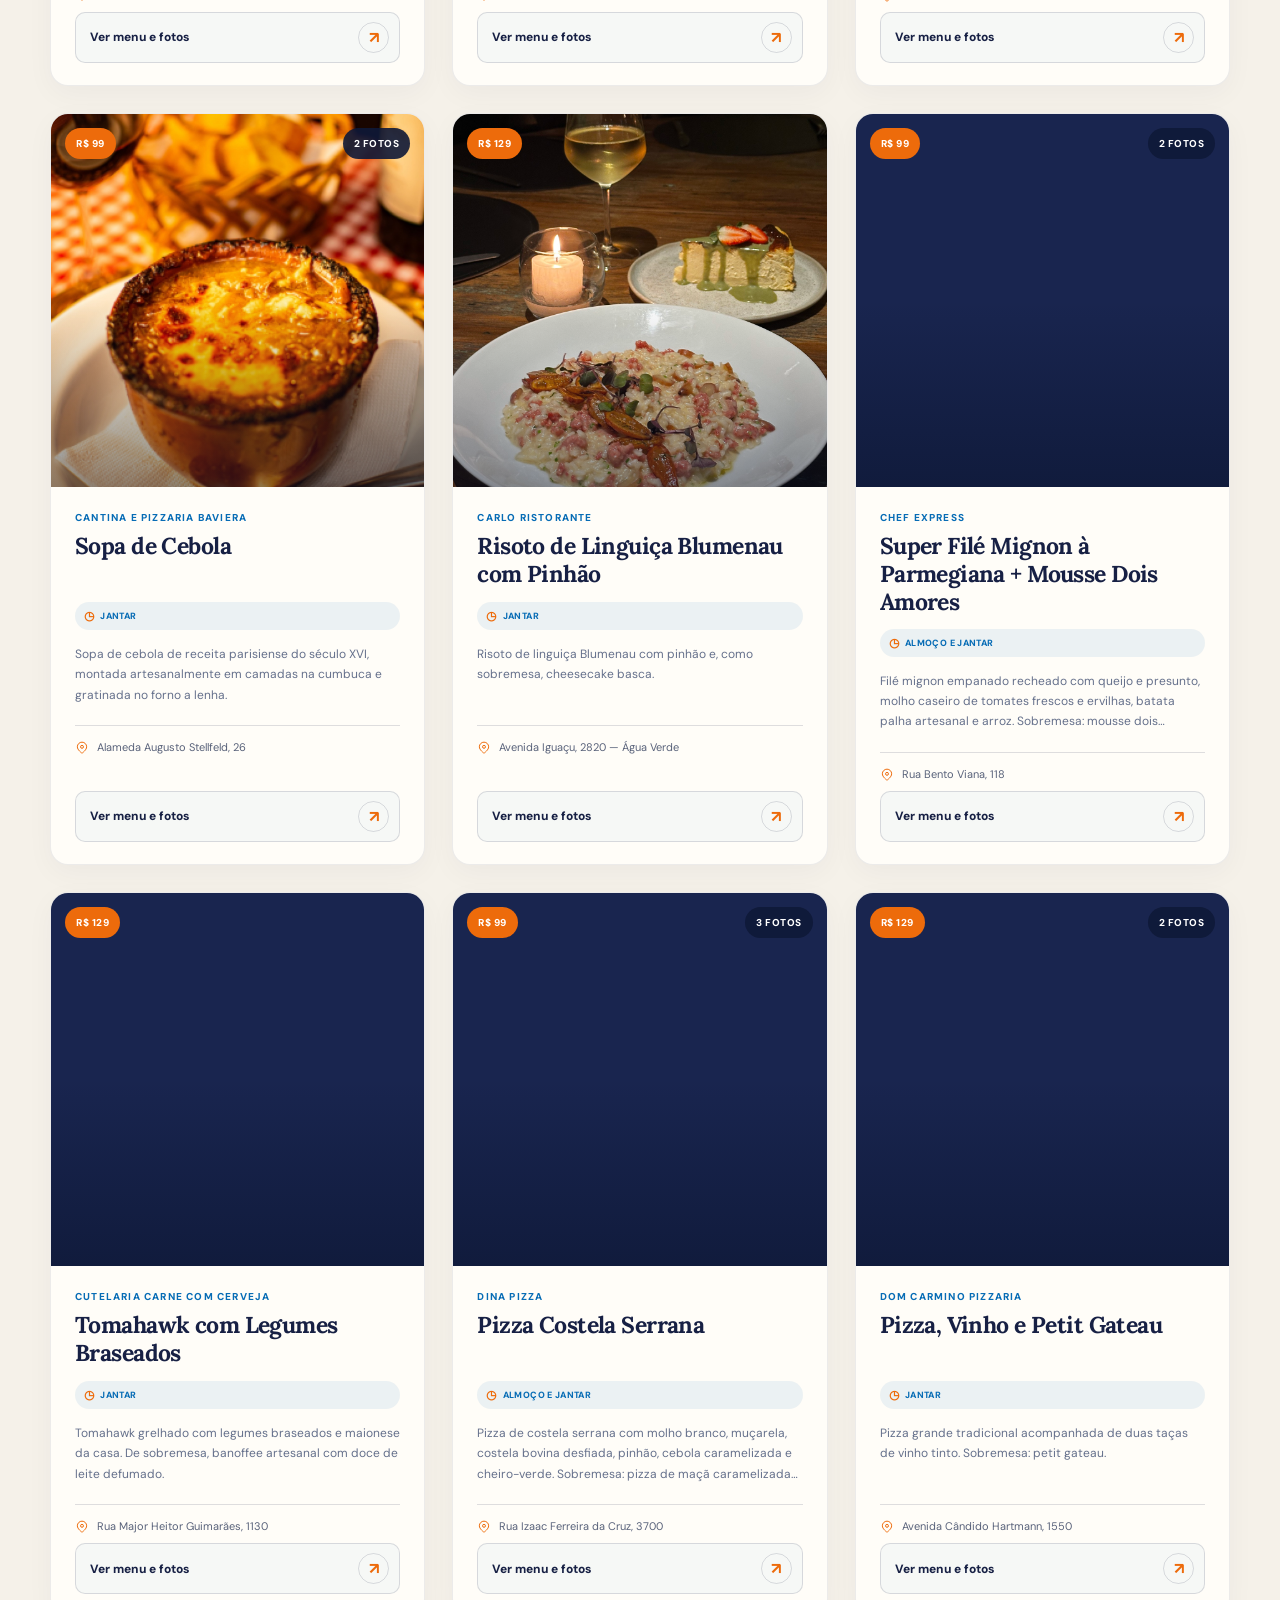
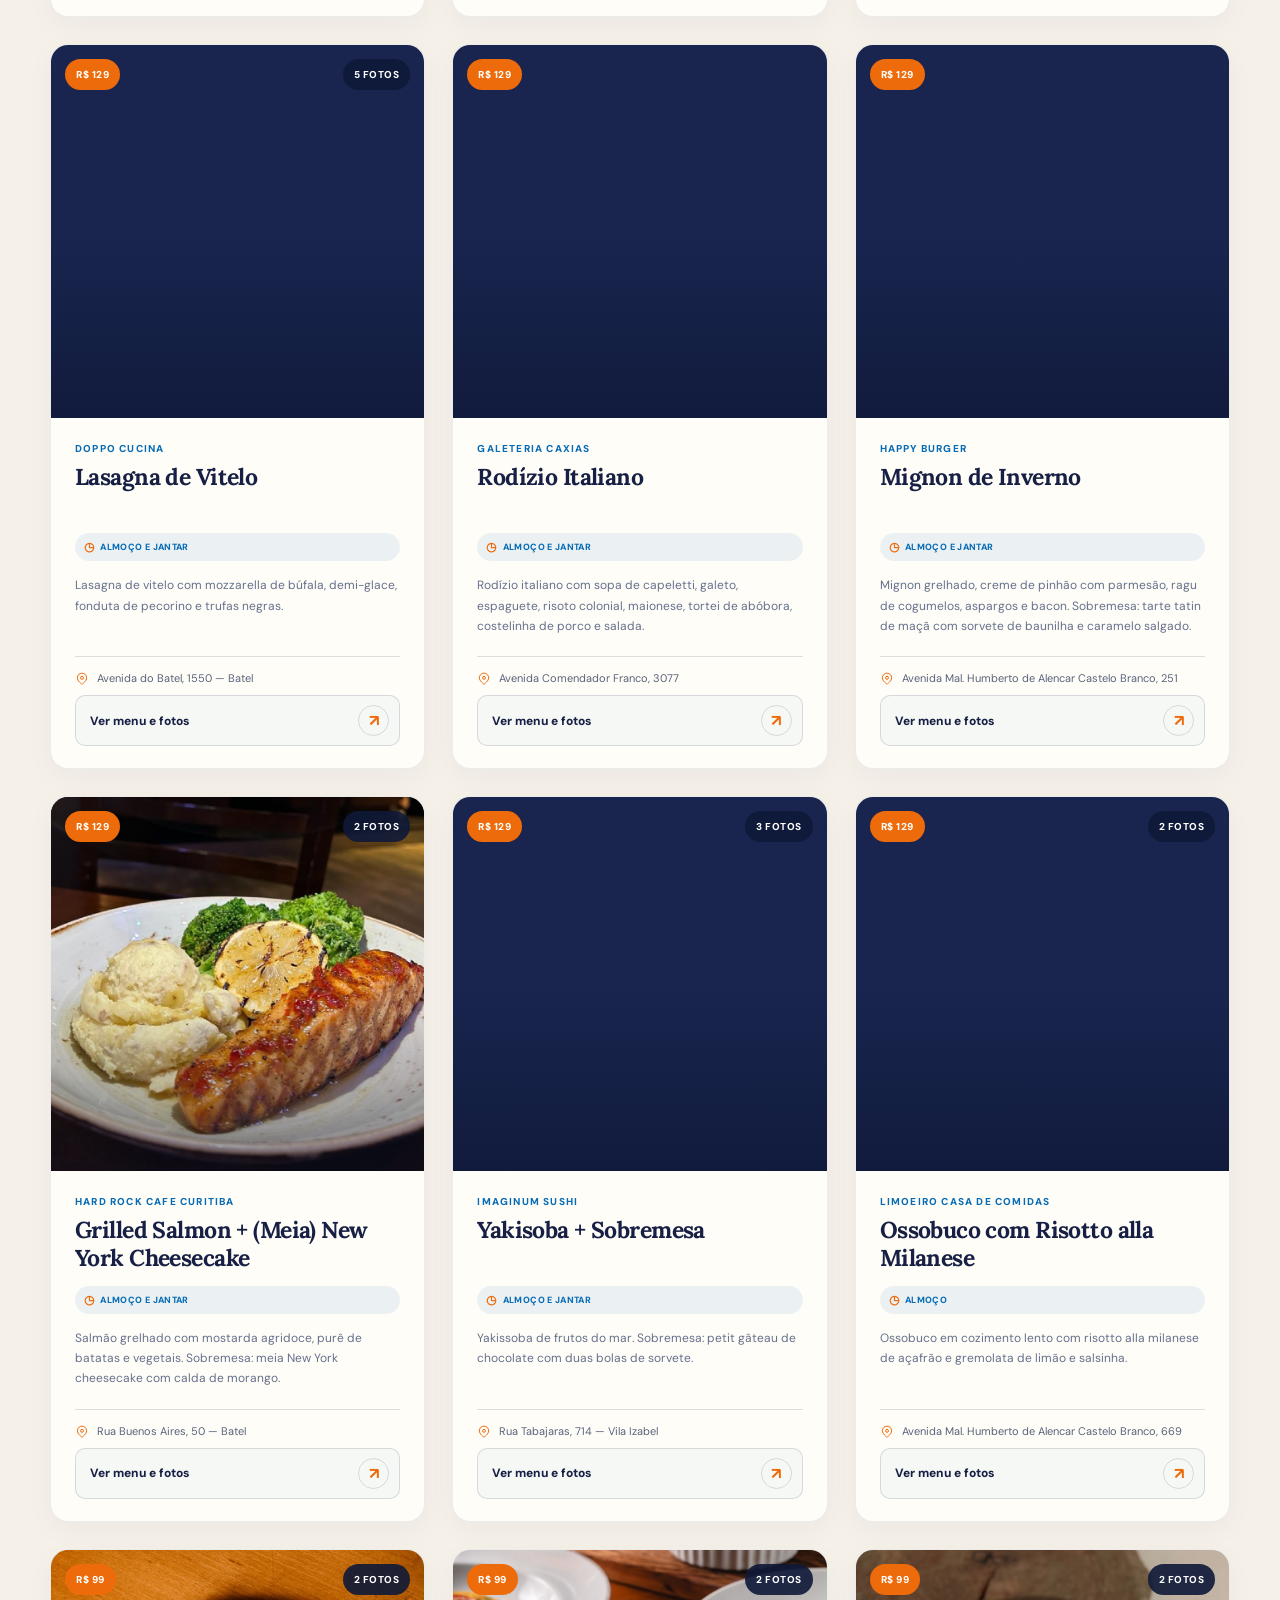
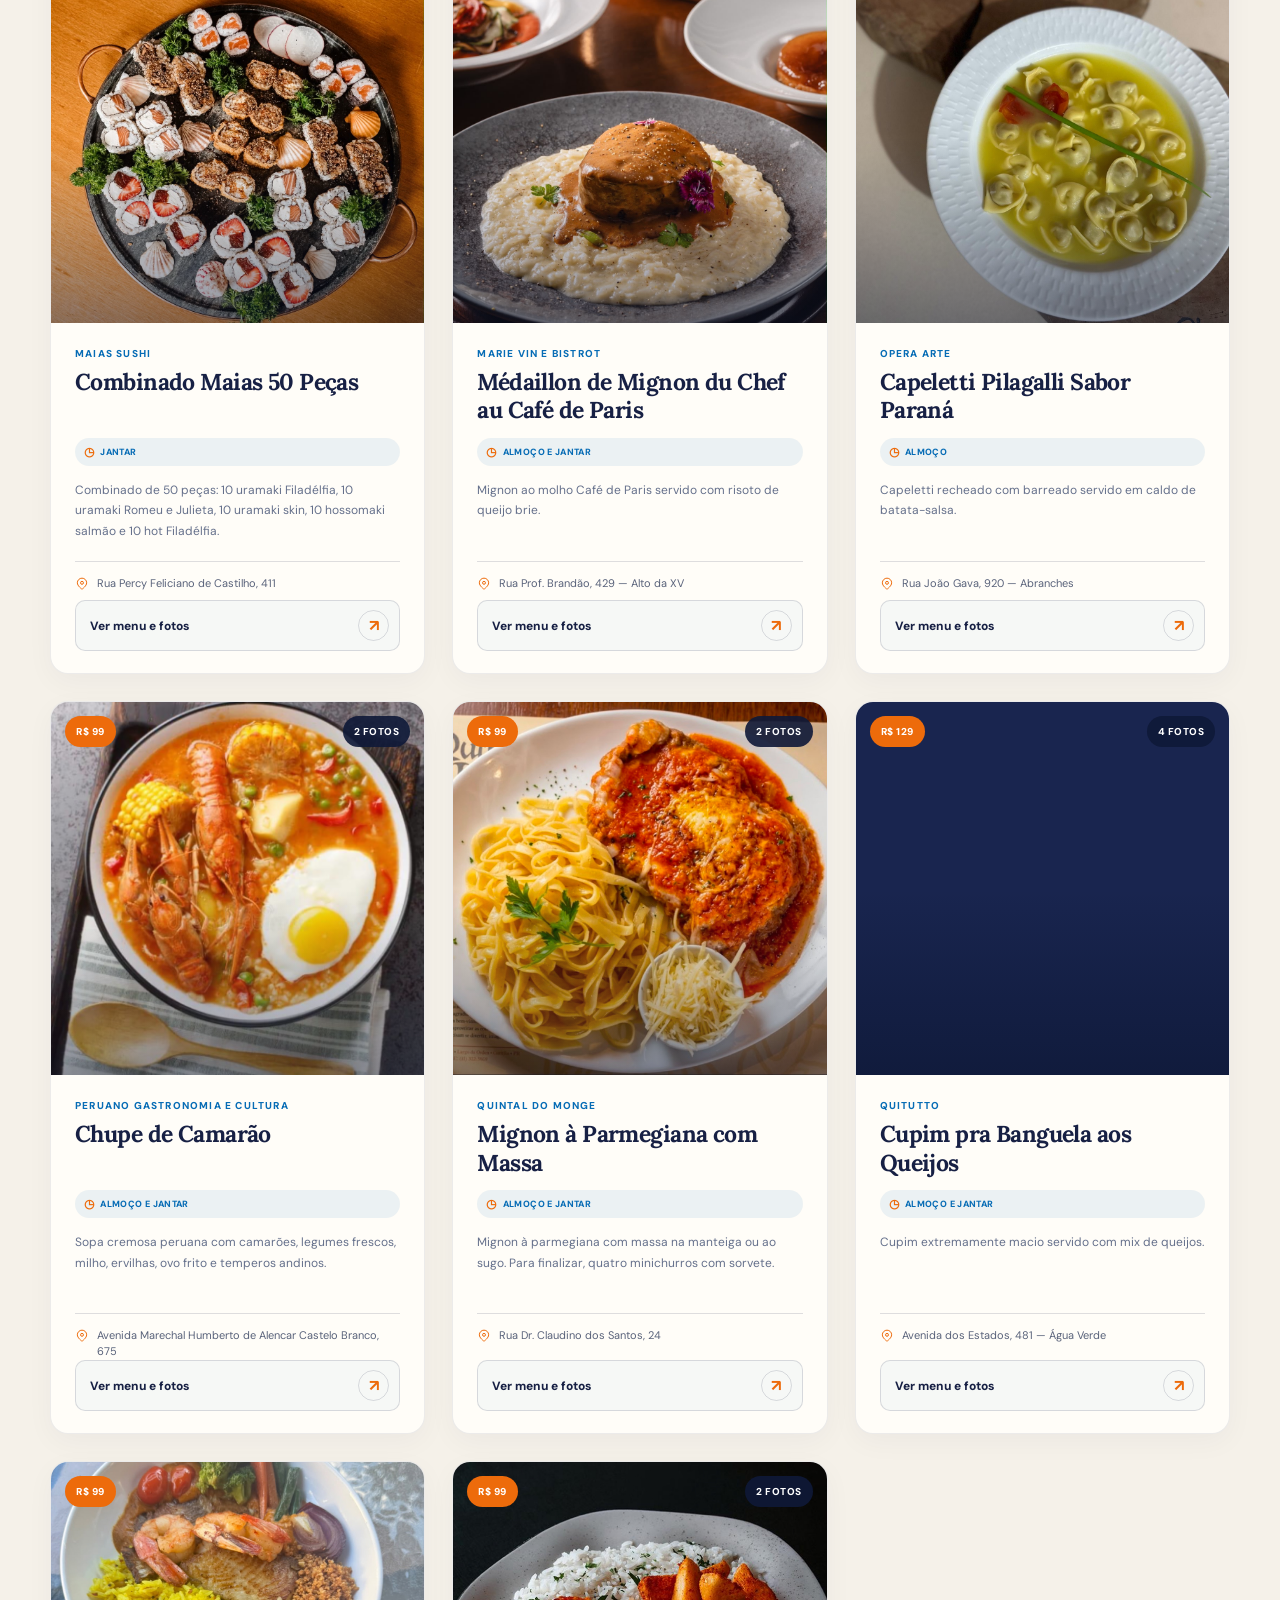
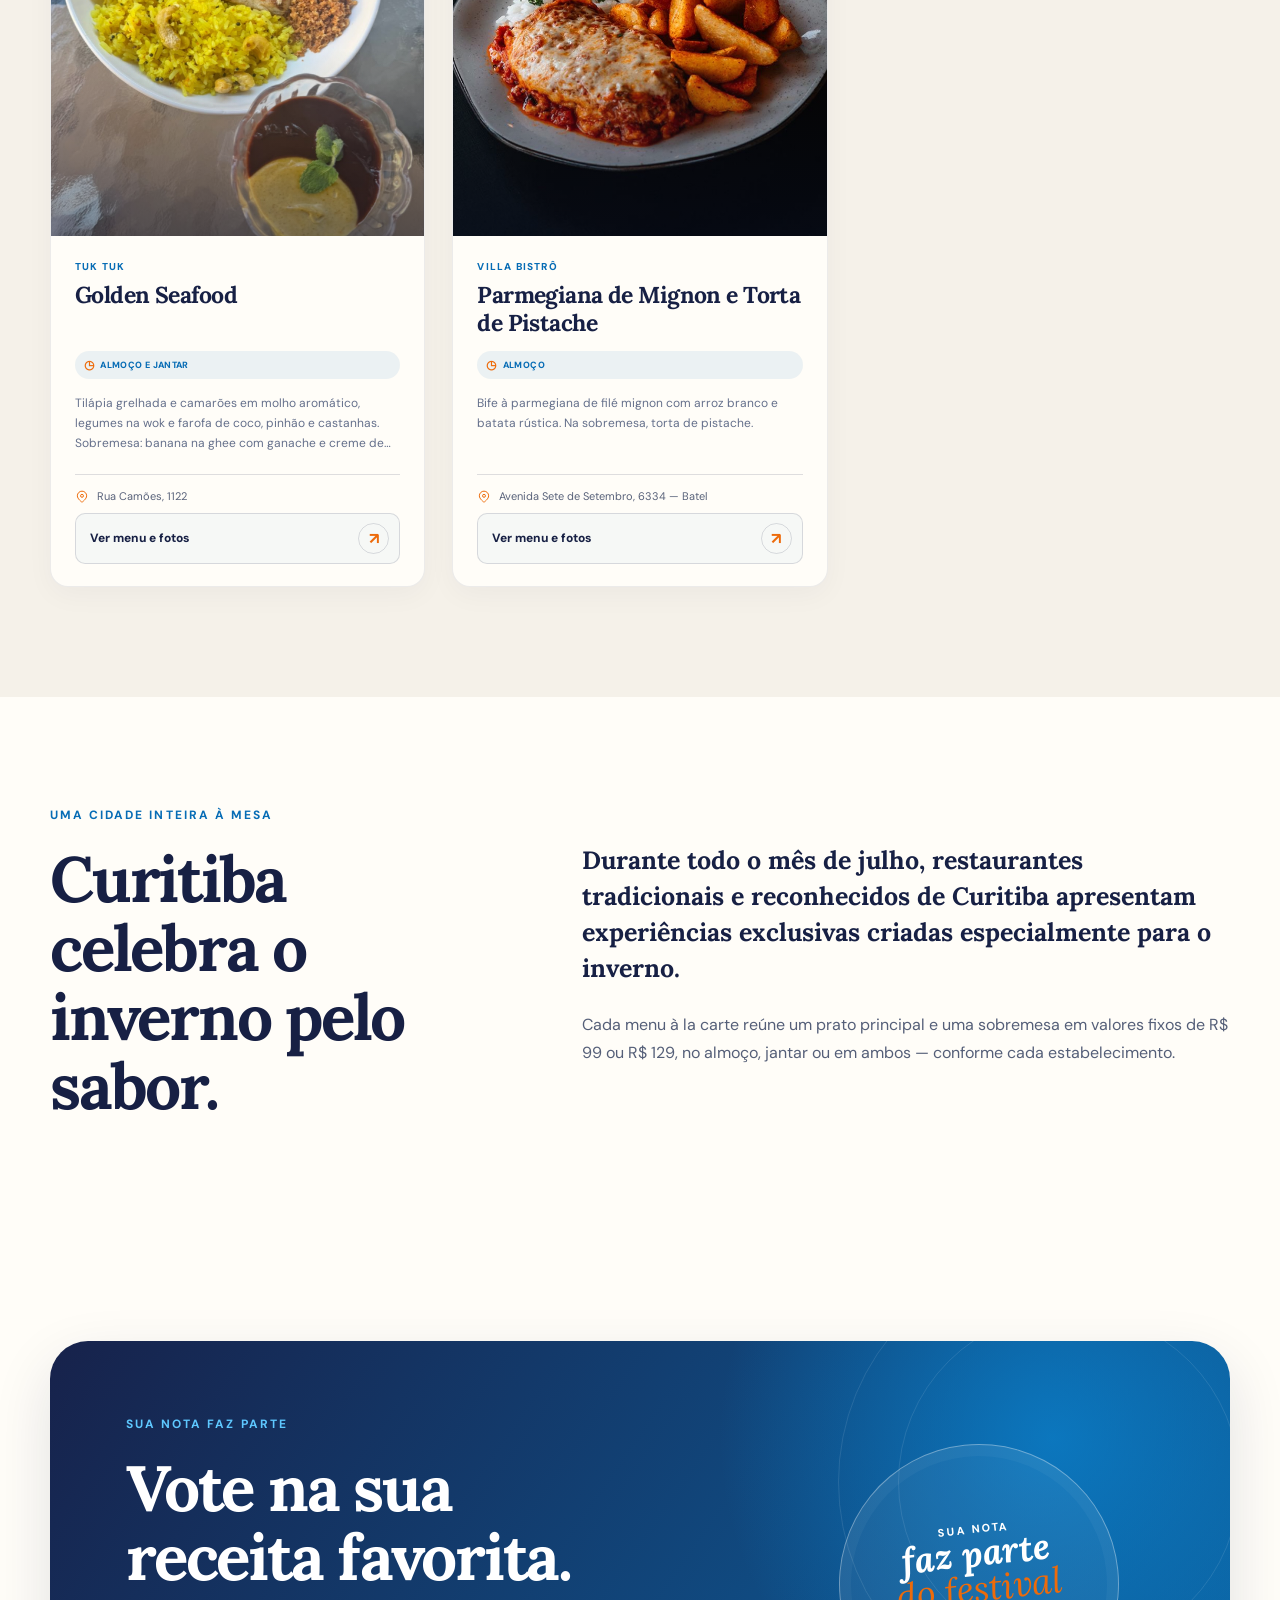
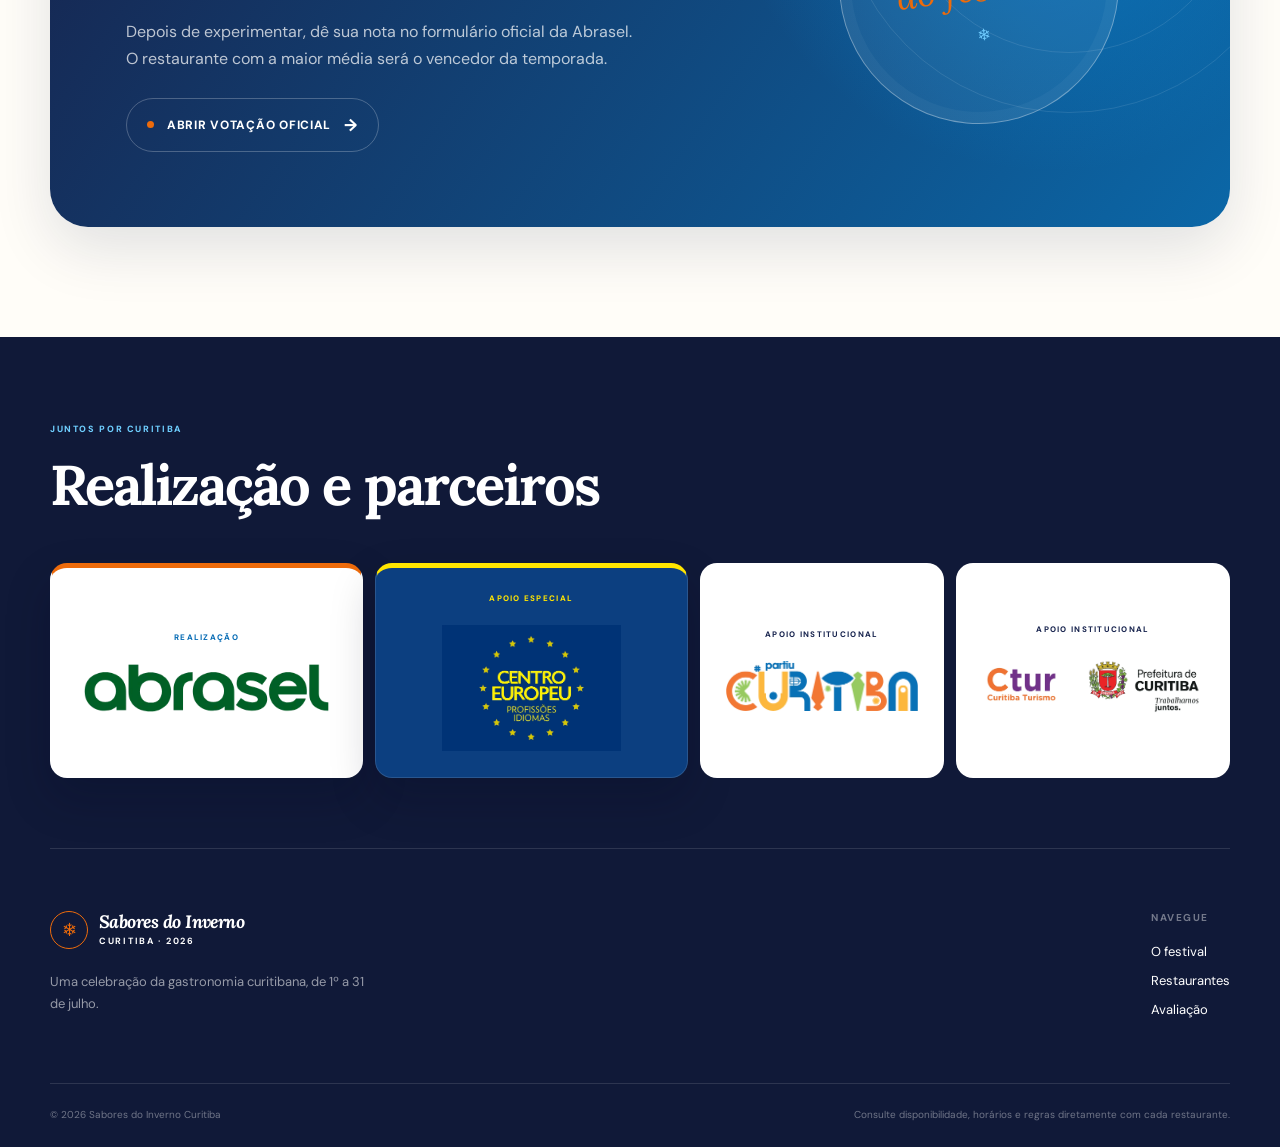
==== commit 363a09e3: "Conecta painel de participantes ao Supabase" ====
--- a/index.html
+++ b/index.html
@@ -30,7 +30,8 @@
       gtag("js", new Date());
       gtag("config", "G-2K70ZFH6ZS");
     </script>
-    <script src="app.js?v=20260627-analytics-v2" defer></script>
+    <script src="analytics-config.js?v=20260627-live-data" defer></script>
+    <script src="app.js?v=20260627-analytics-v4" defer></script>
     <script src="votacao-oficial.js?v=20260627-vote-gate" defer></script>
   </head>
   <body>
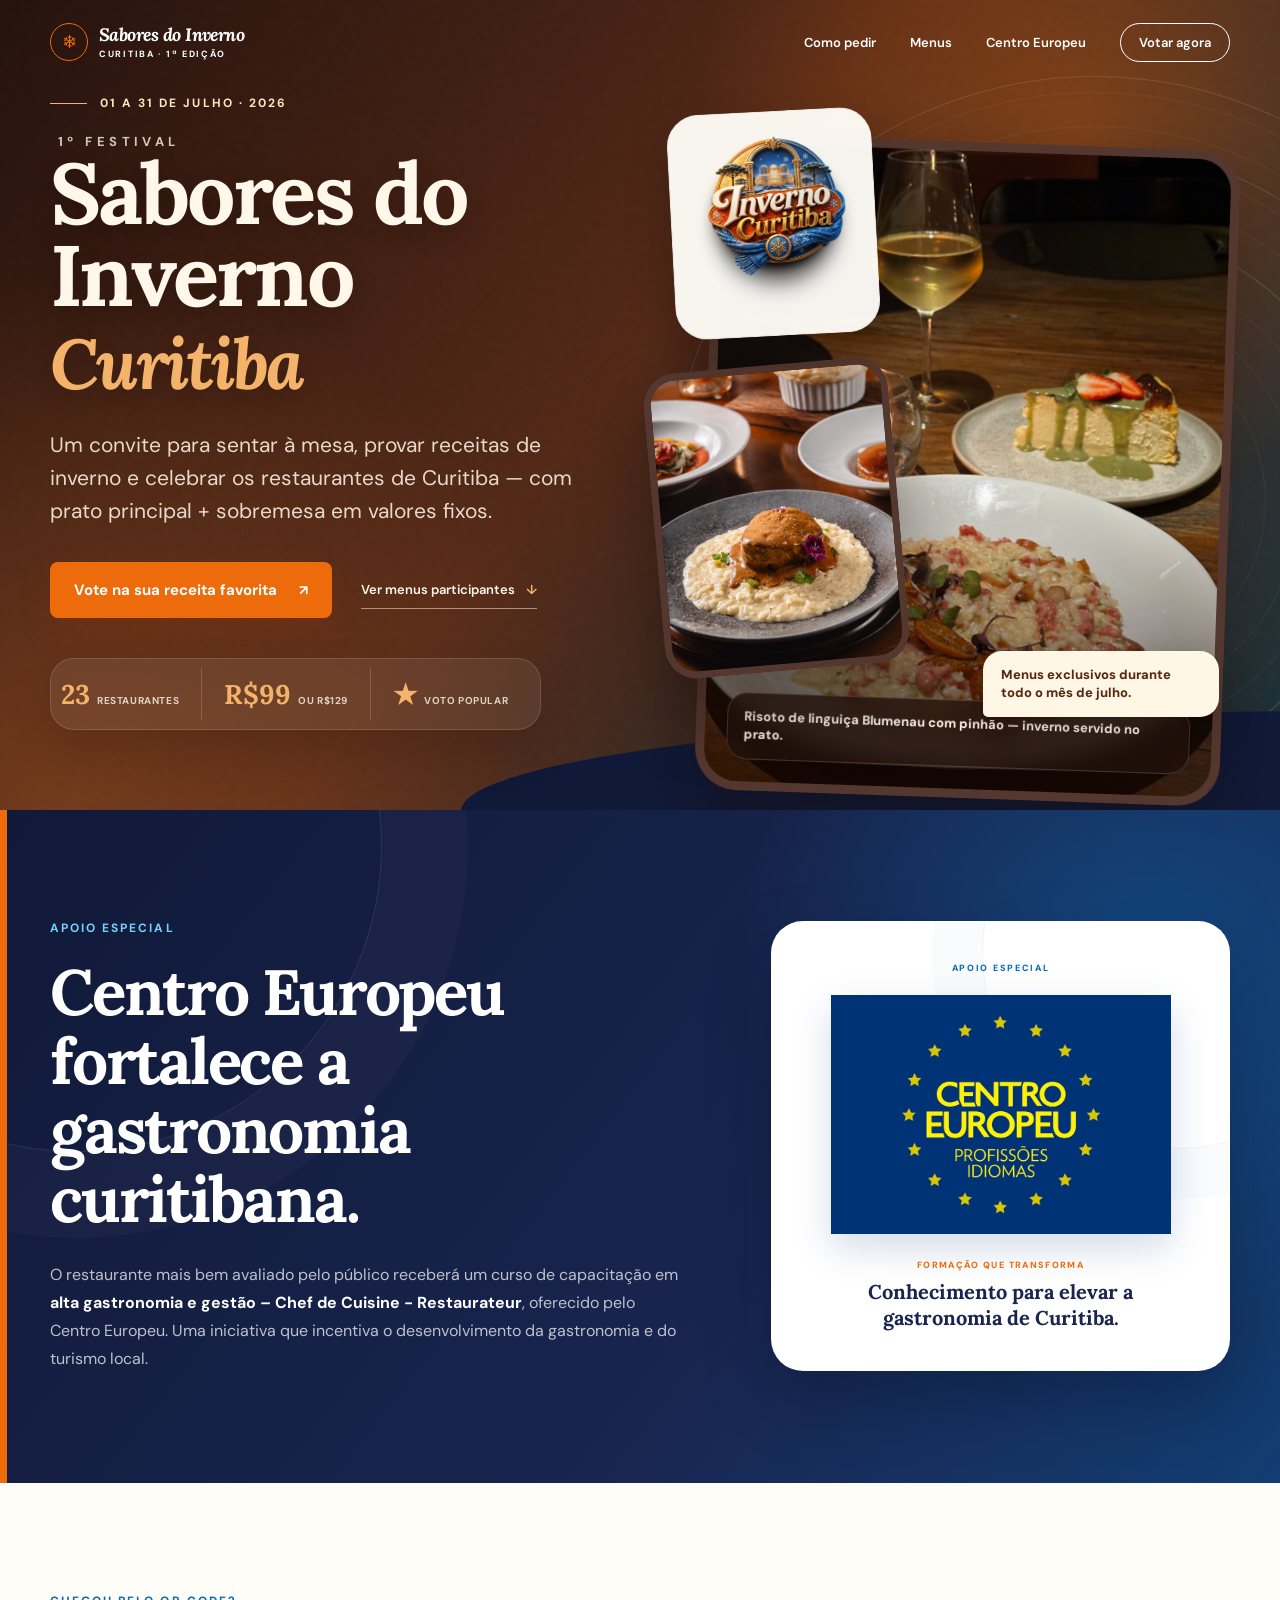
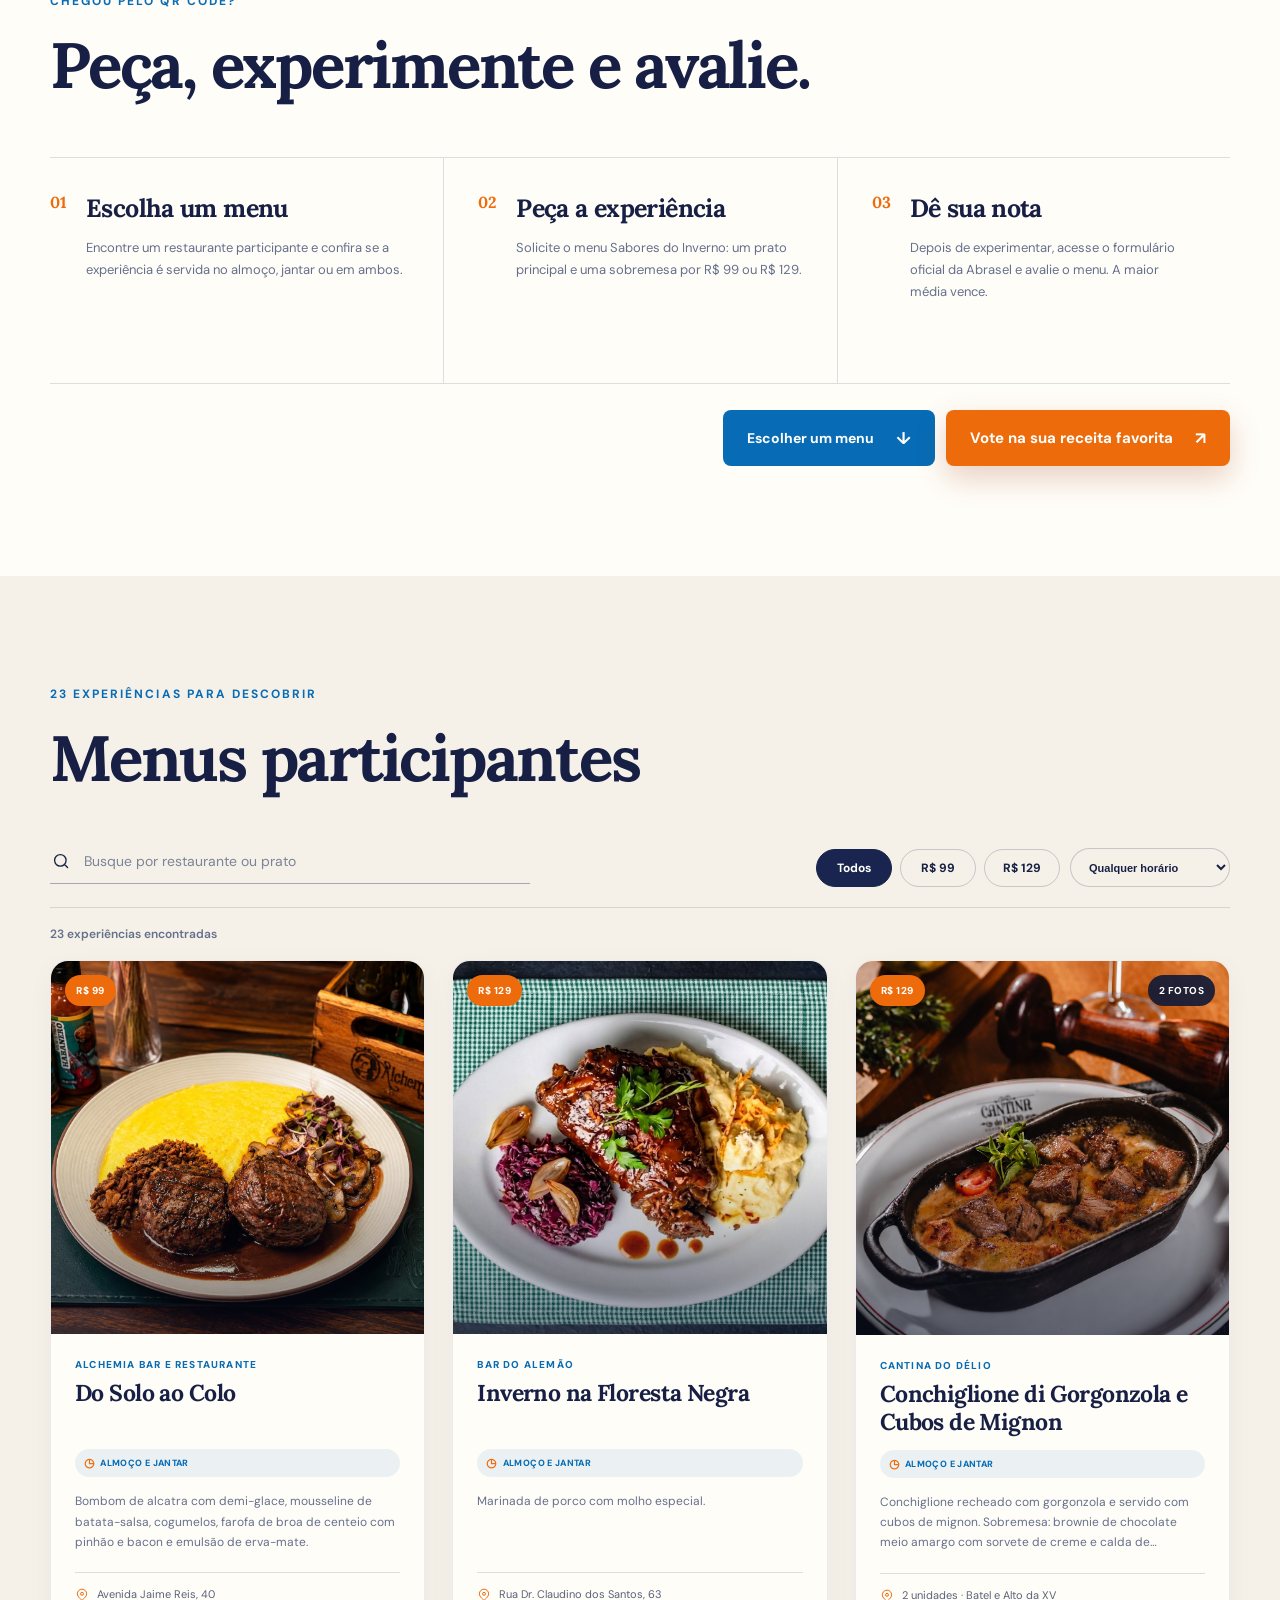
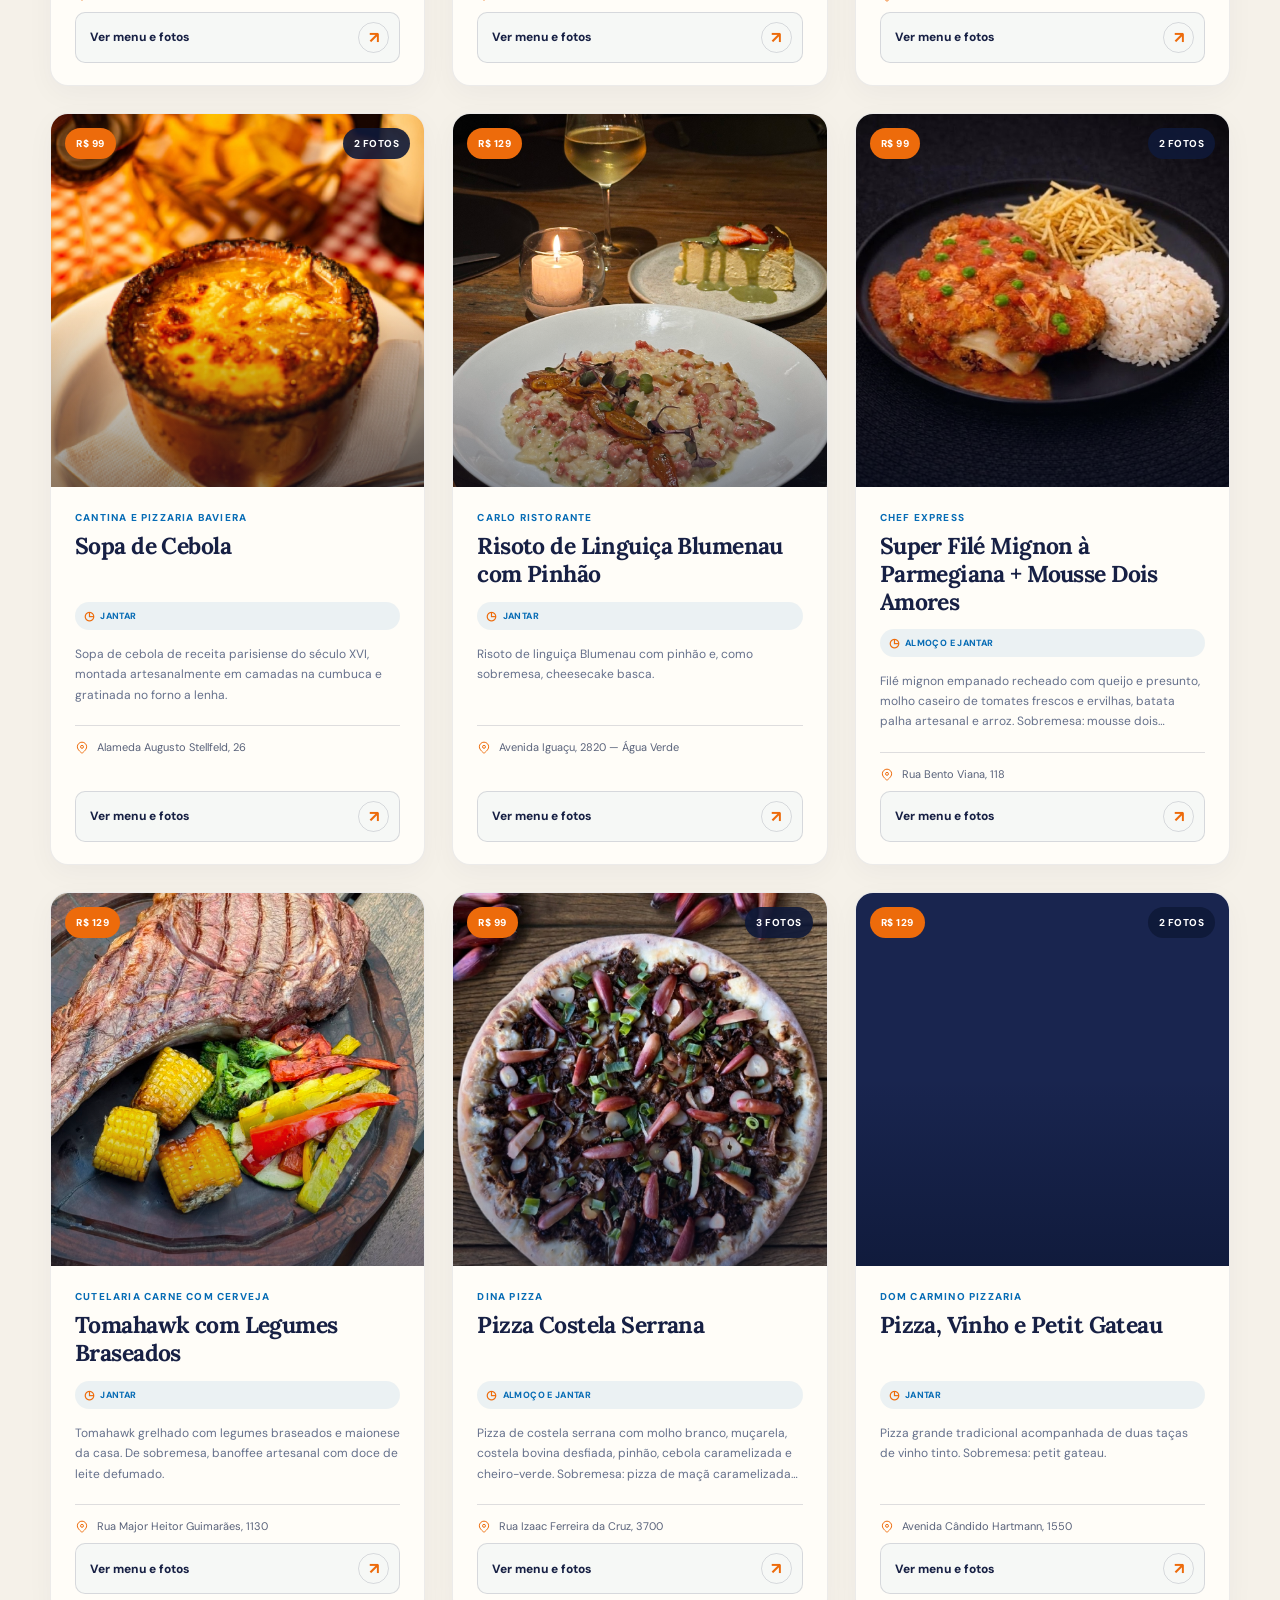
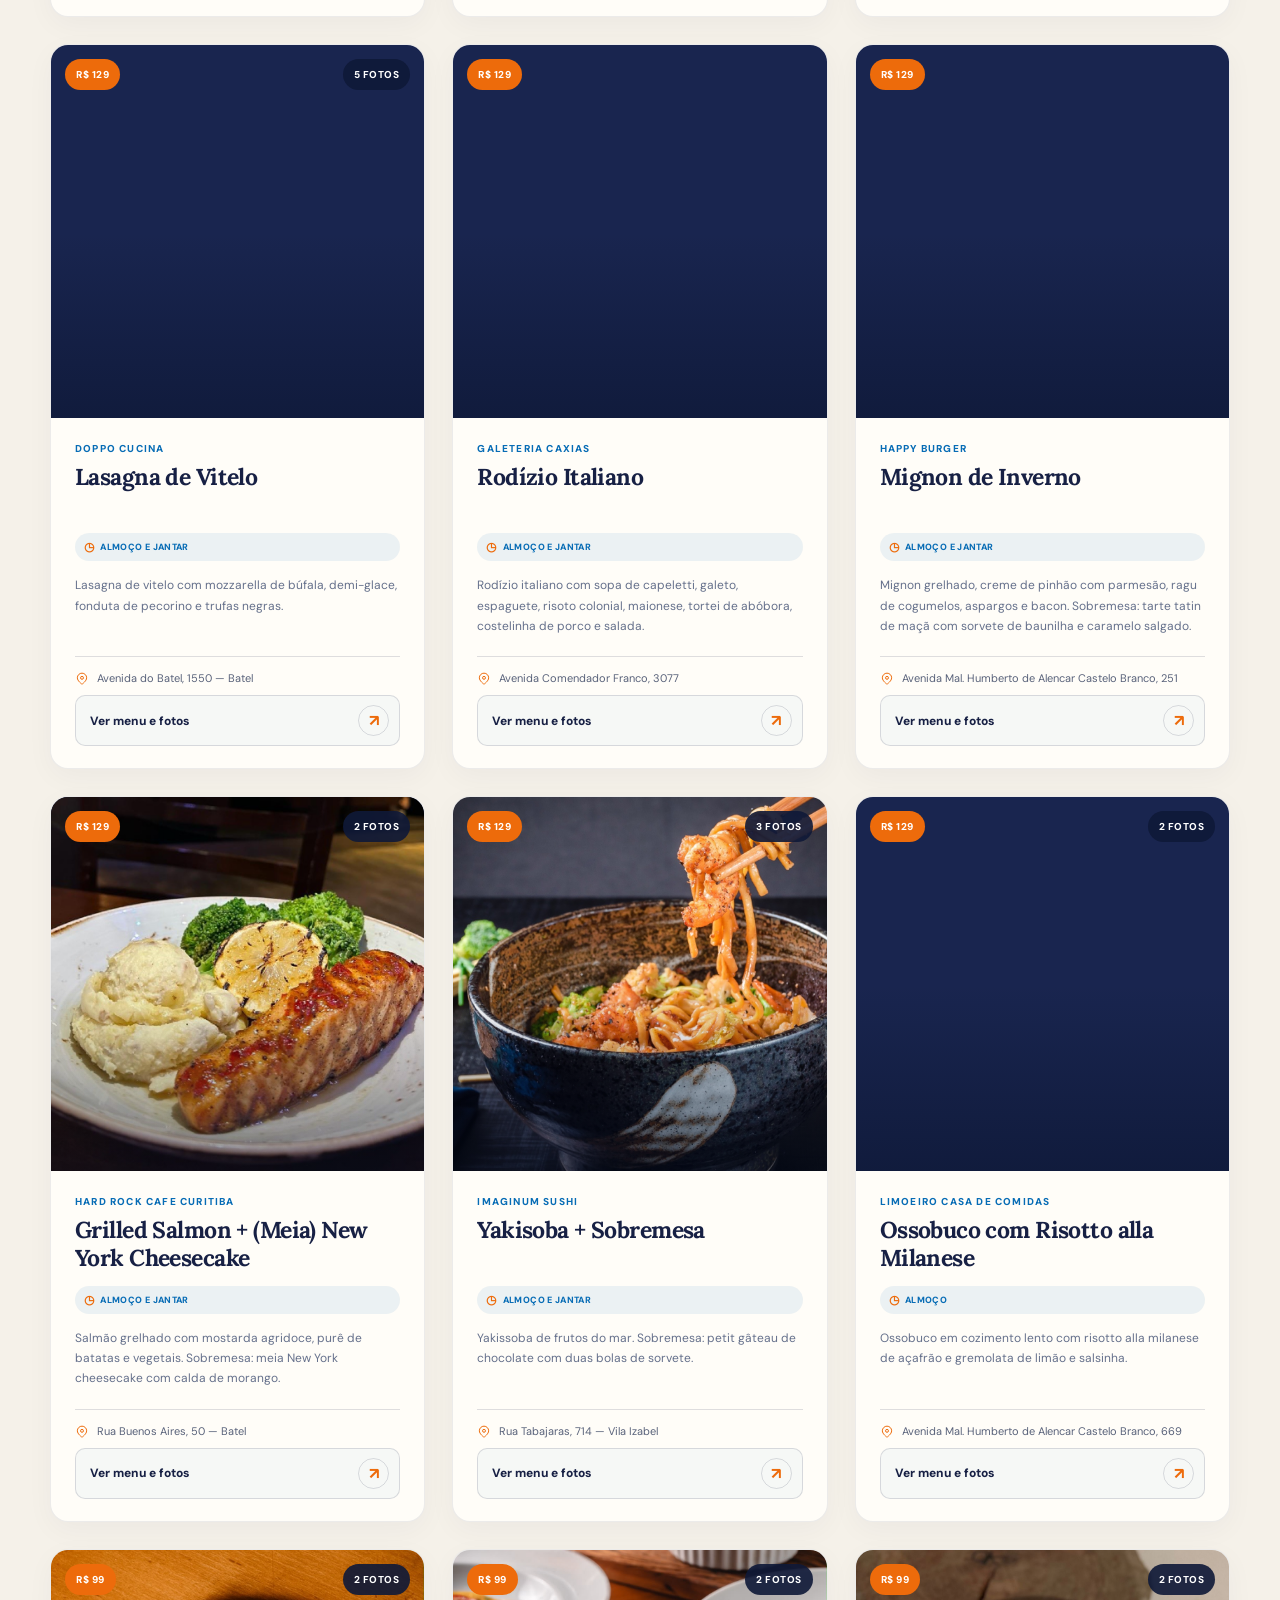
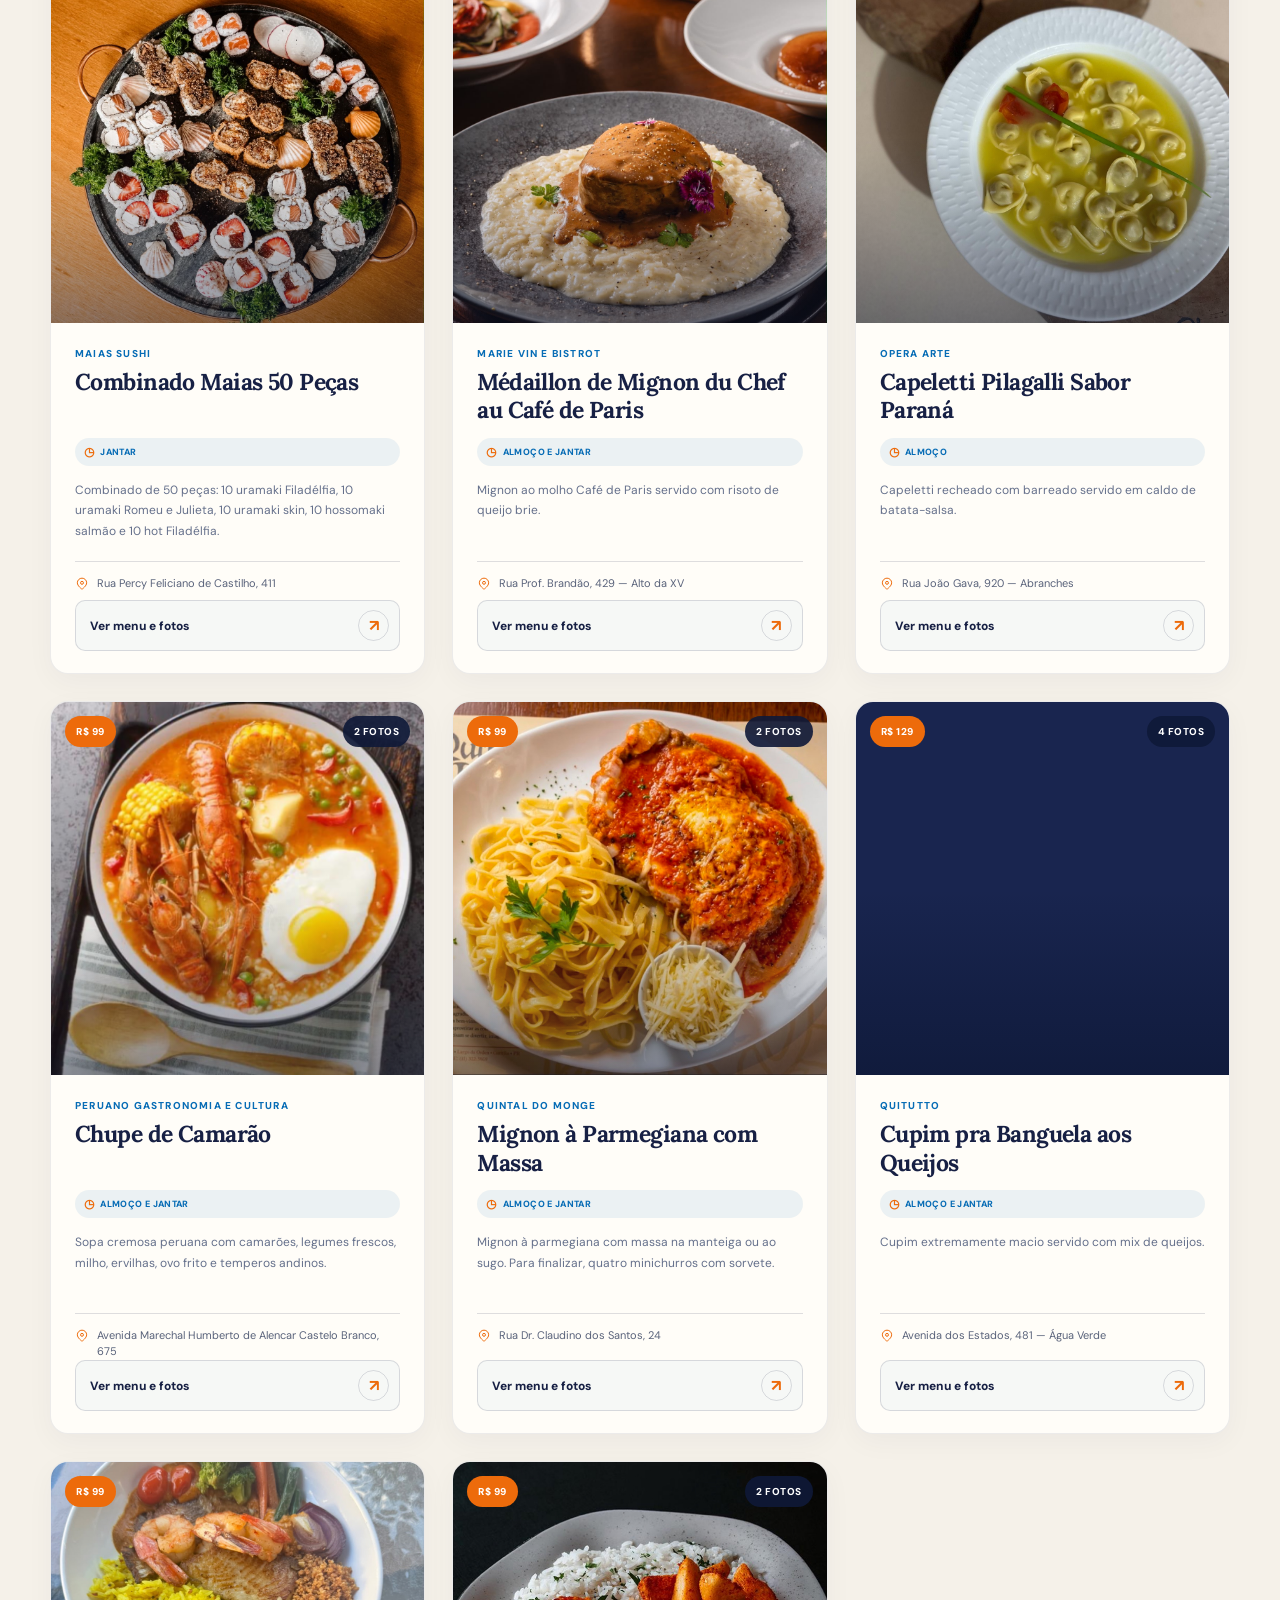
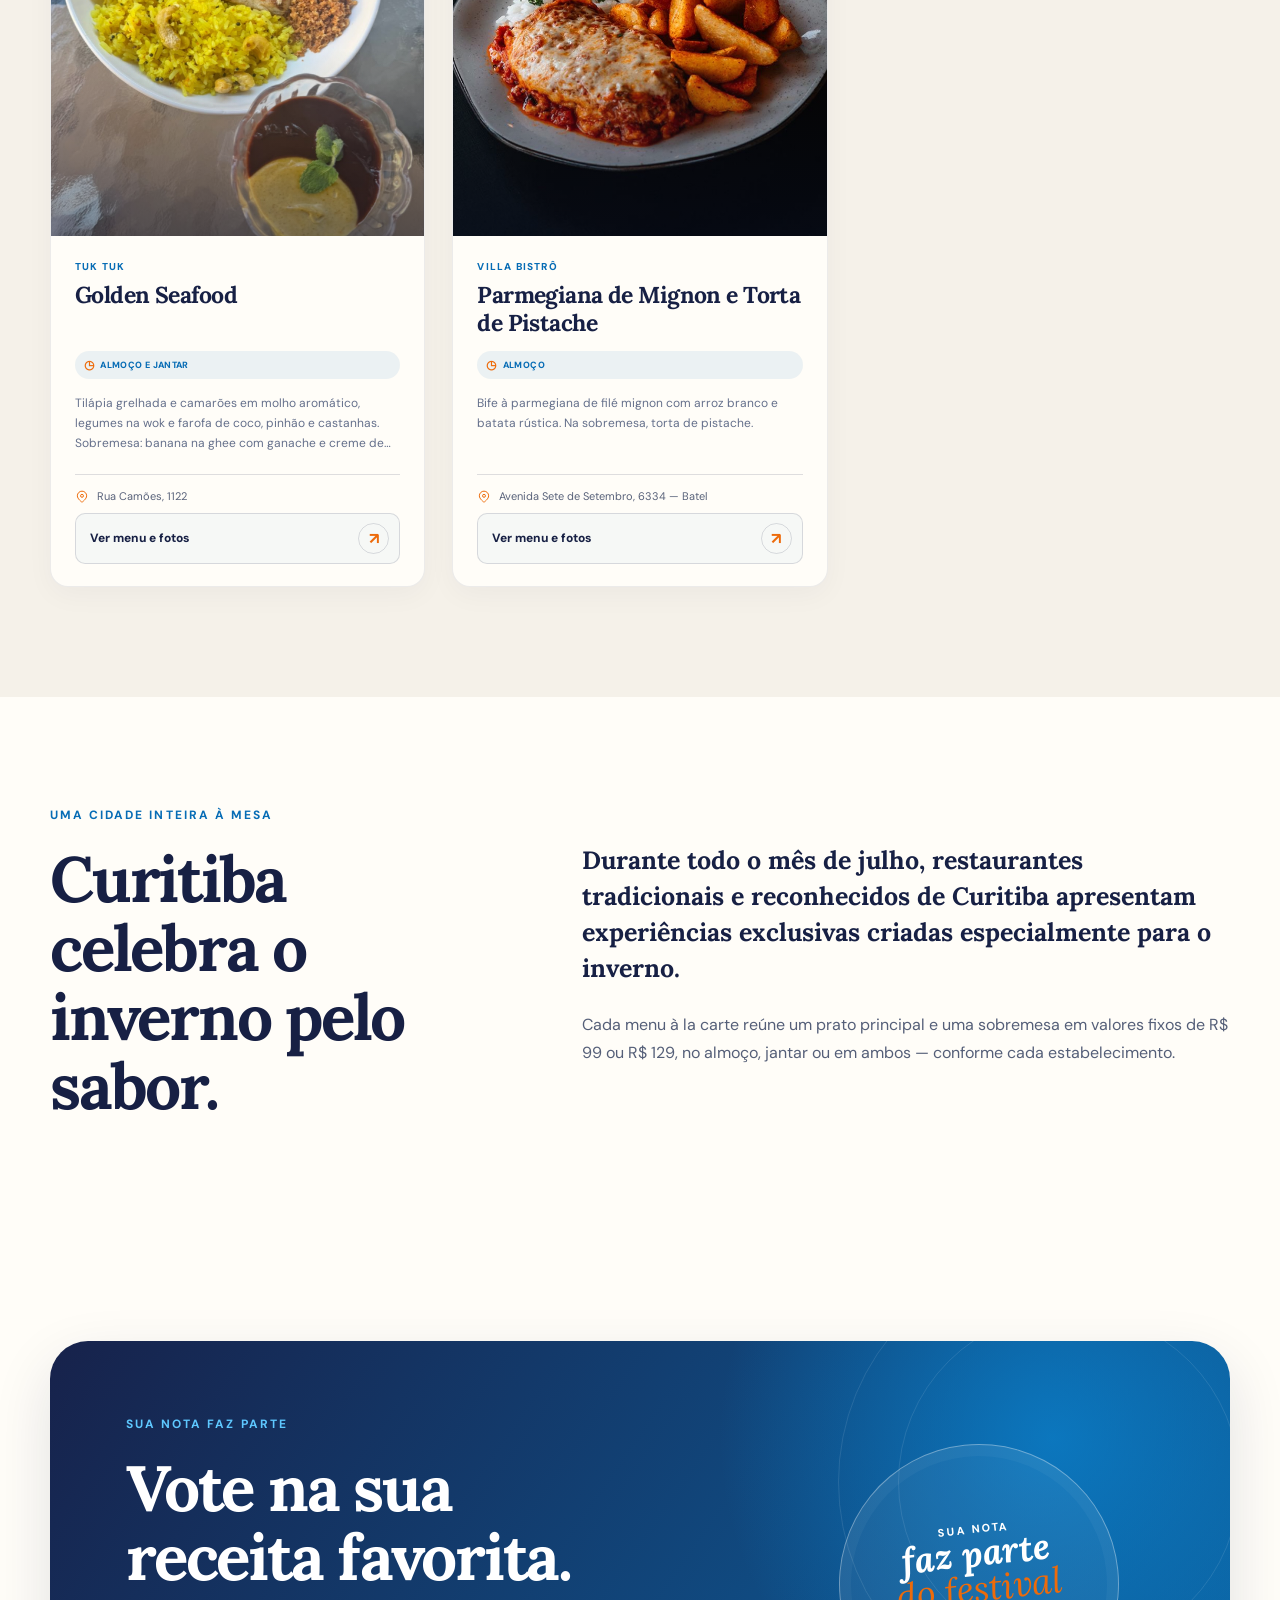
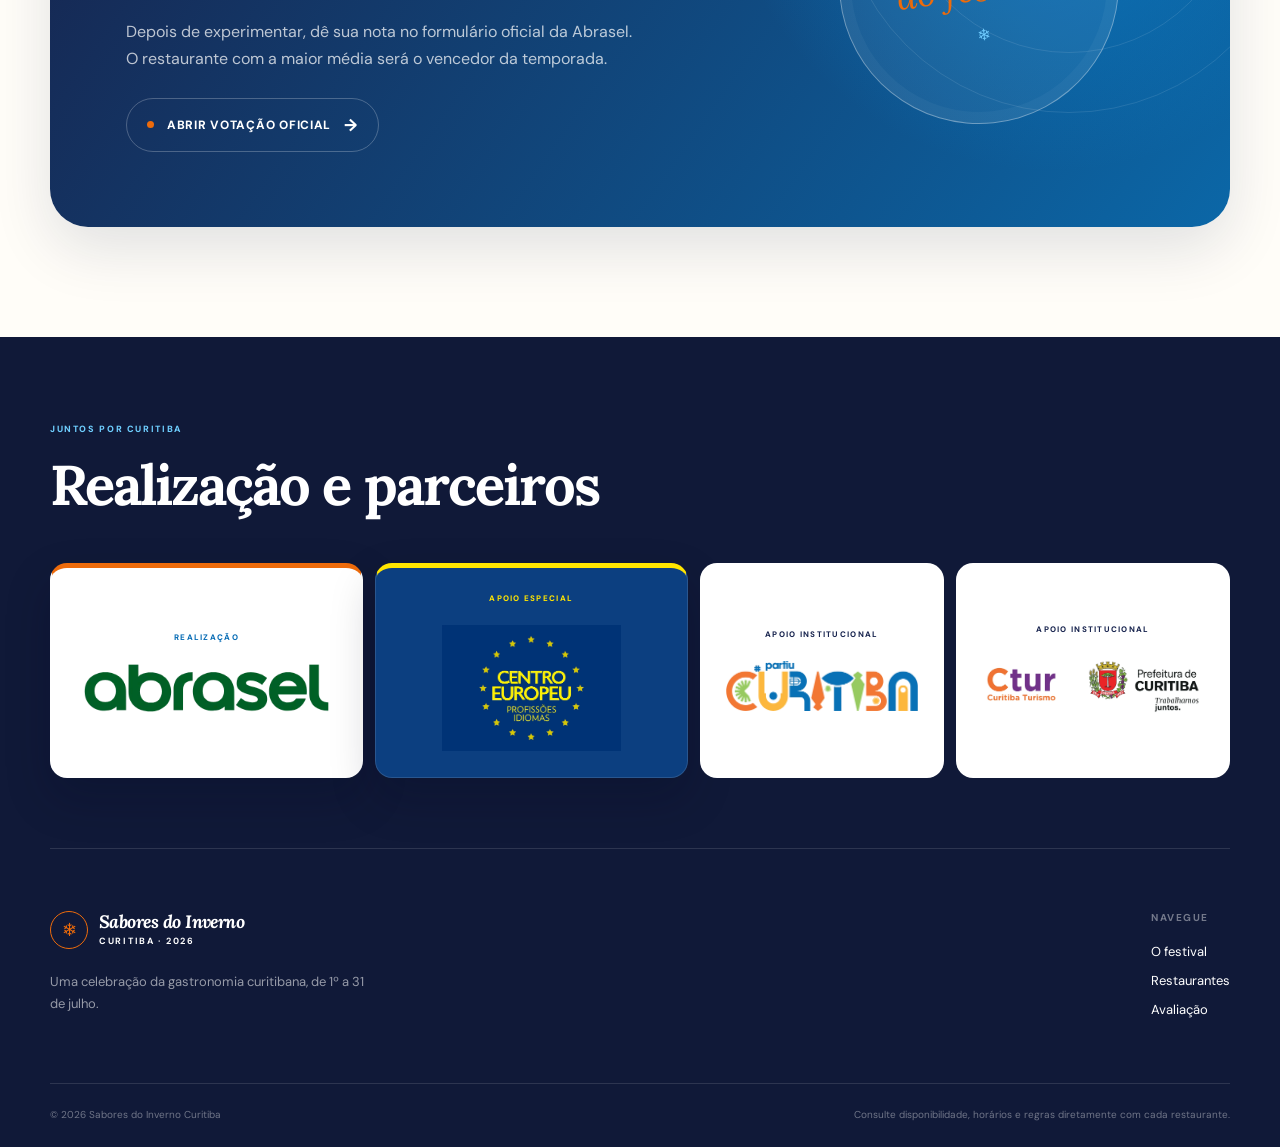
==== commit f4176612: "Track PDV QR campaign visits" ====
--- a/index.html
+++ b/index.html
@@ -31,7 +31,7 @@
       gtag("config", "G-2K70ZFH6ZS");
     </script>
     <script src="analytics-config.js?v=20260627-live-data" defer></script>
-    <script src="app.js?v=20260627-analytics-v4" defer></script>
+    <script src="app.js?v=20260701-pdv-utm" defer></script>
     <script src="votacao-oficial.js?v=20260627-vote-gate" defer></script>
   </head>
   <body>
